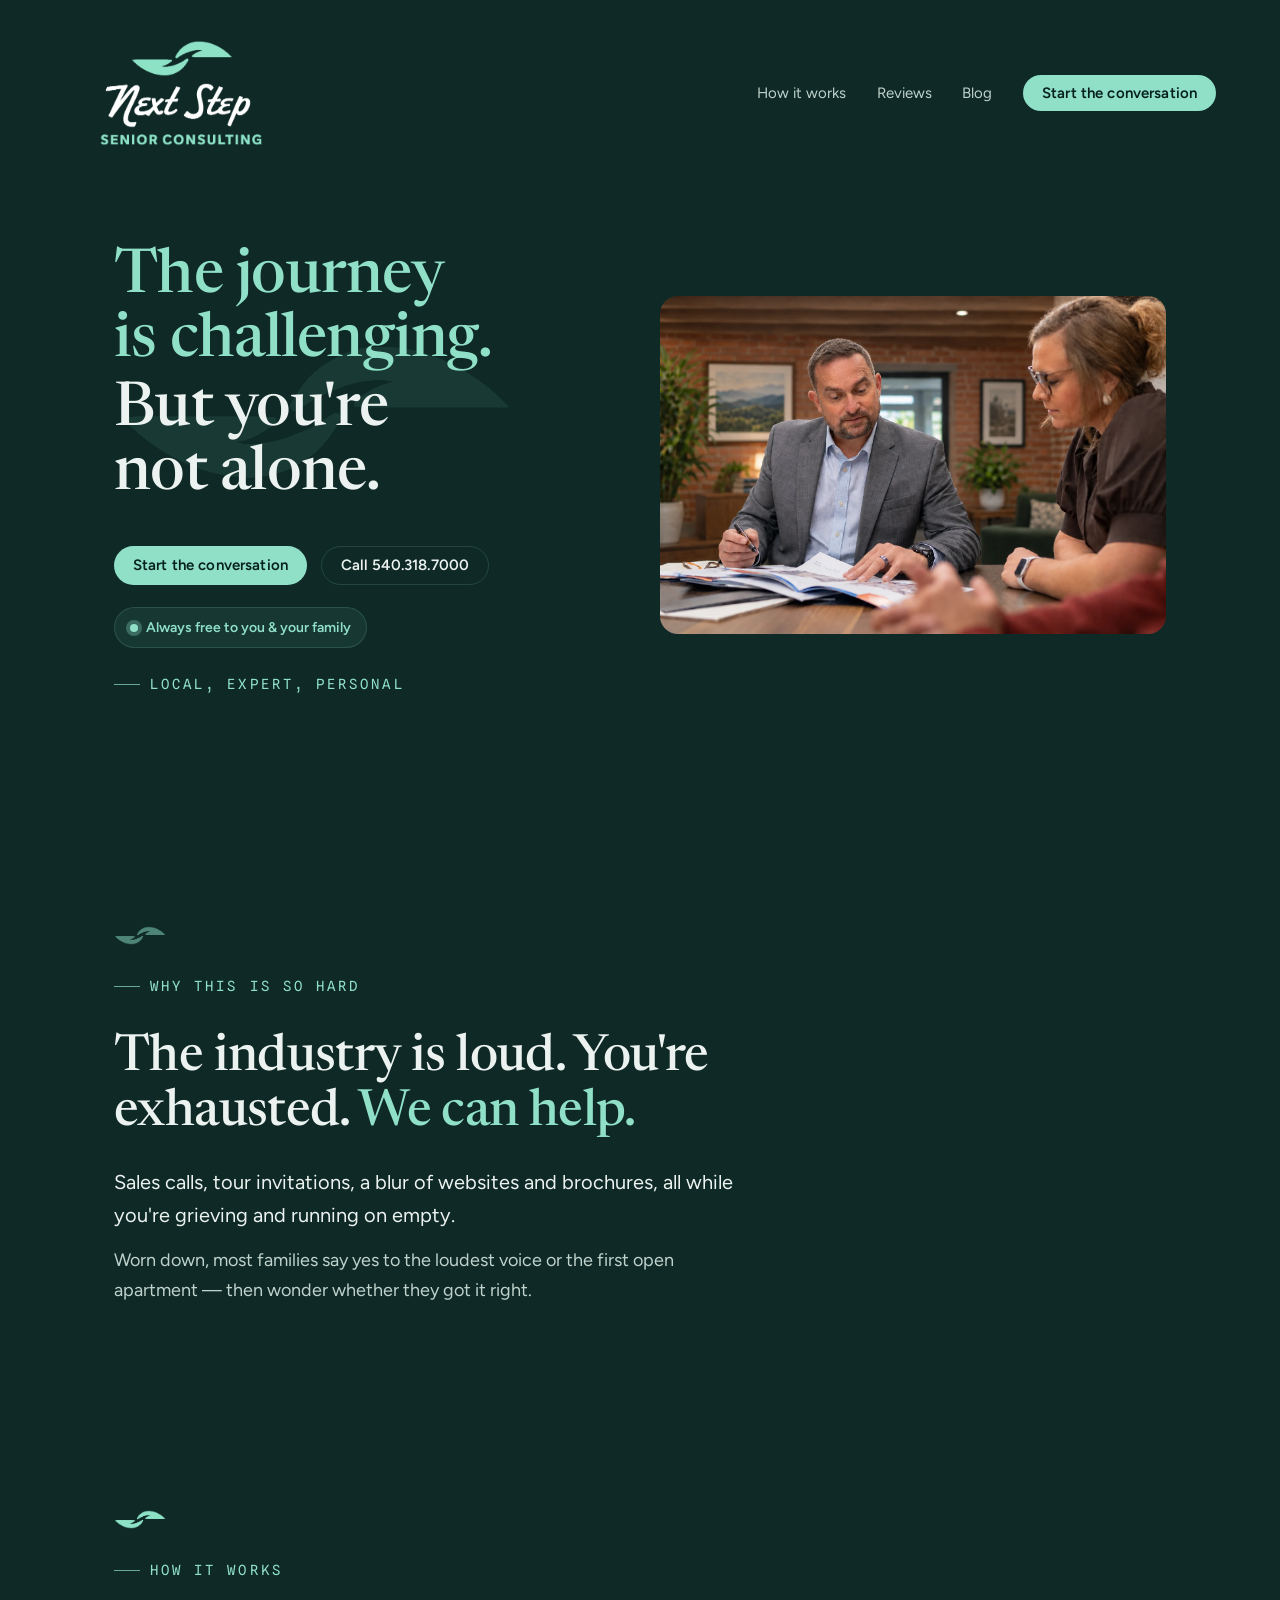
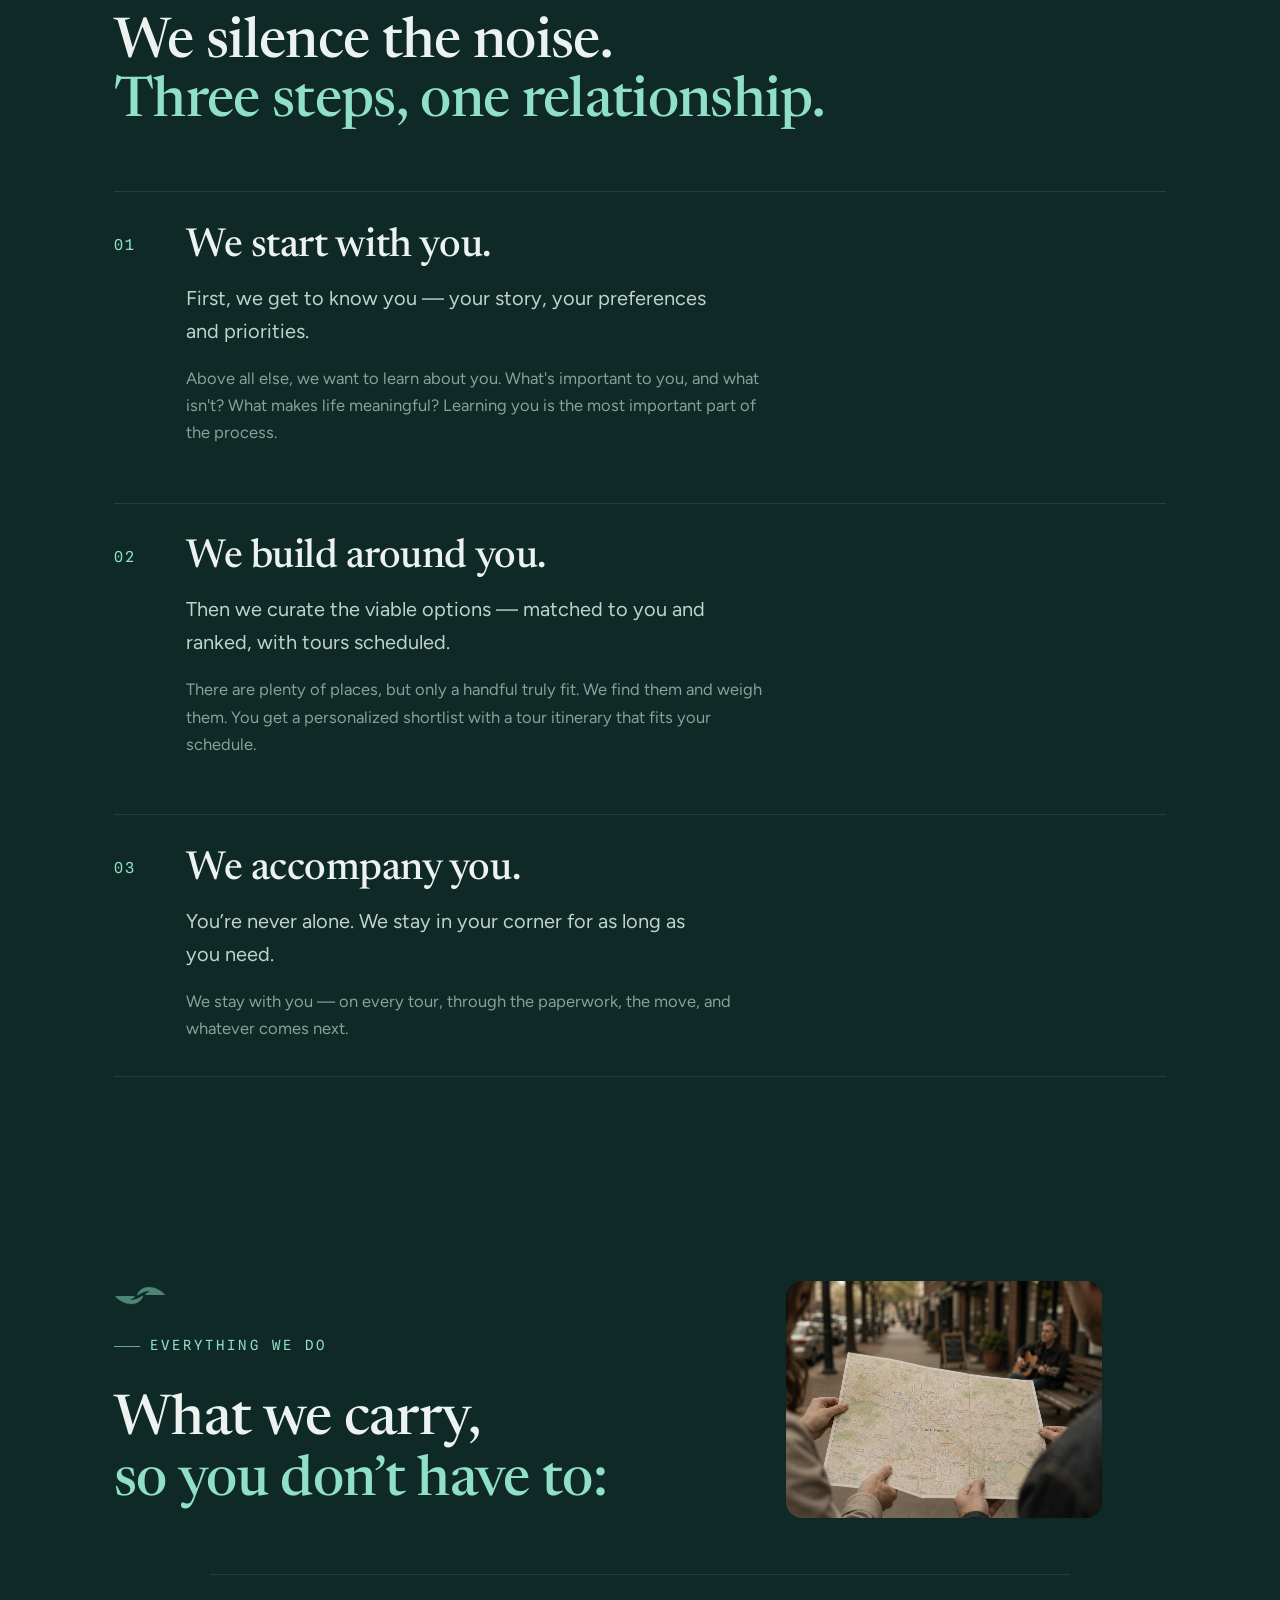
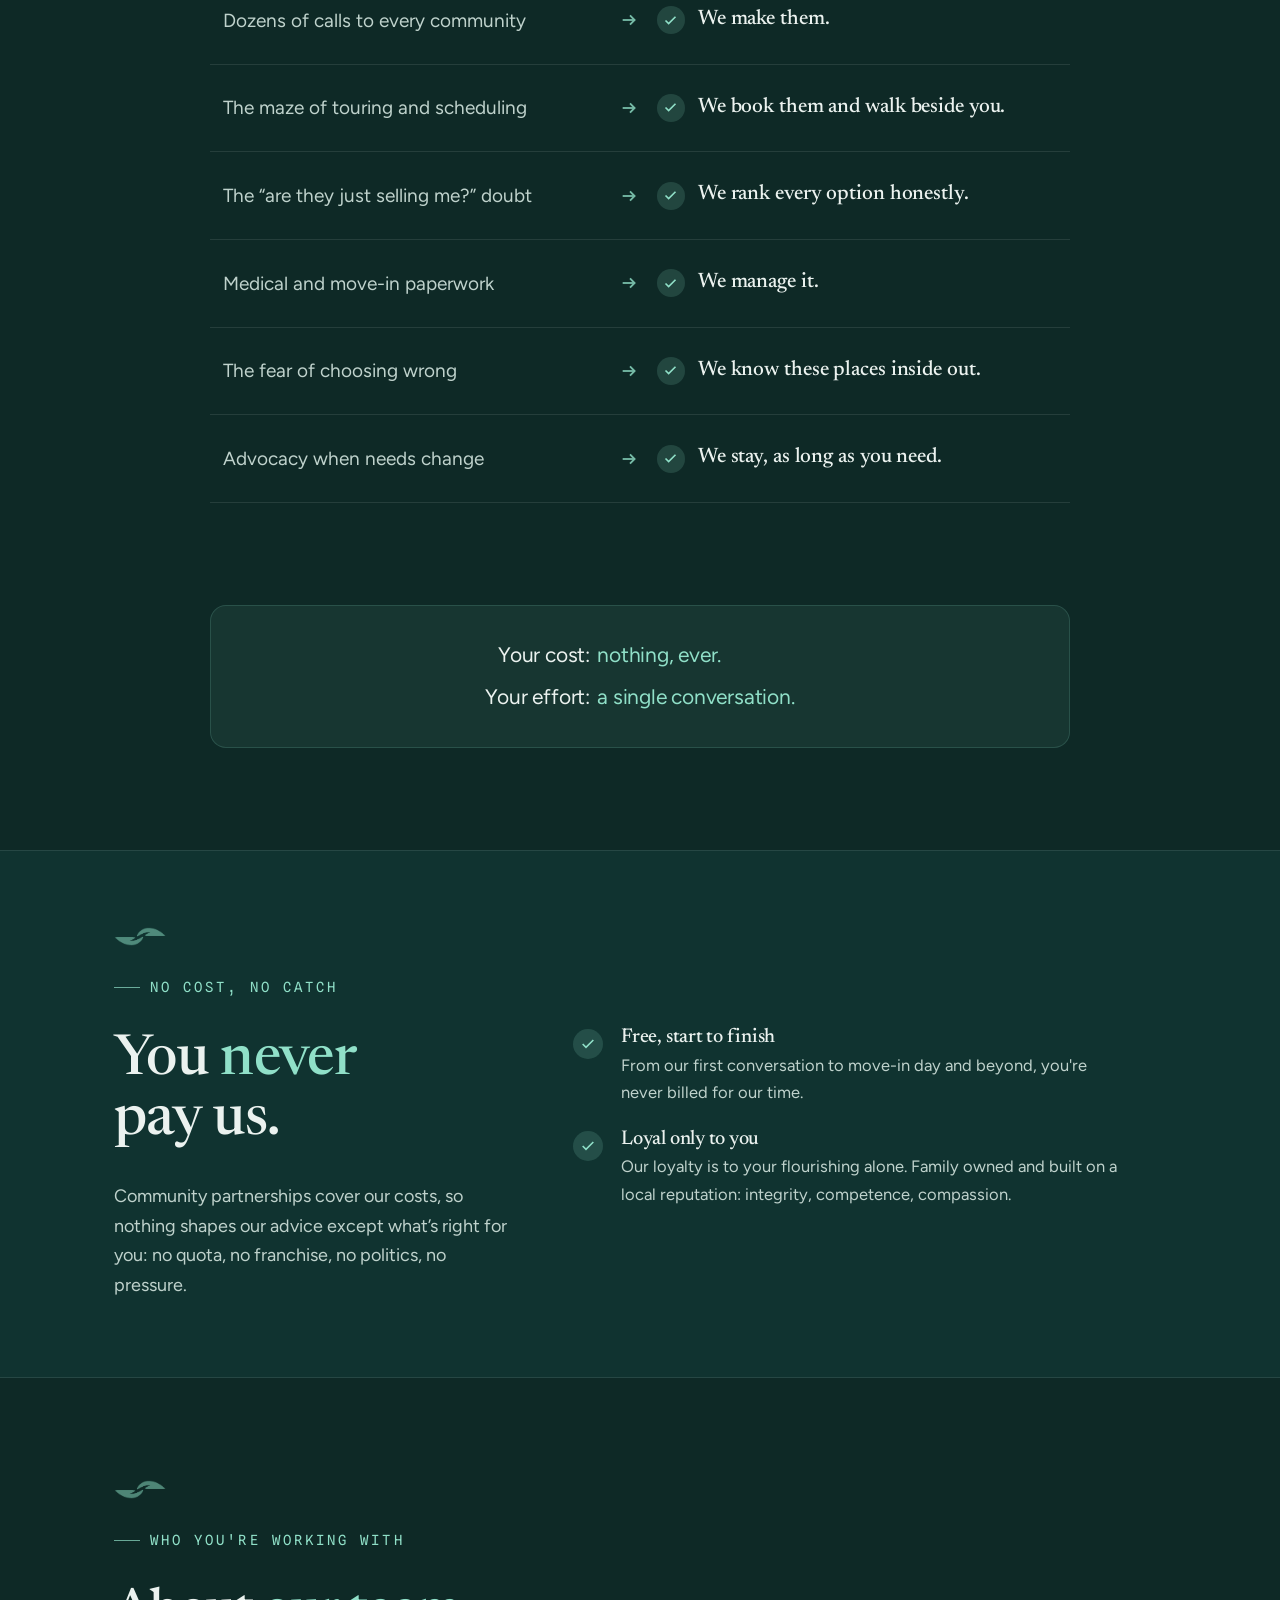
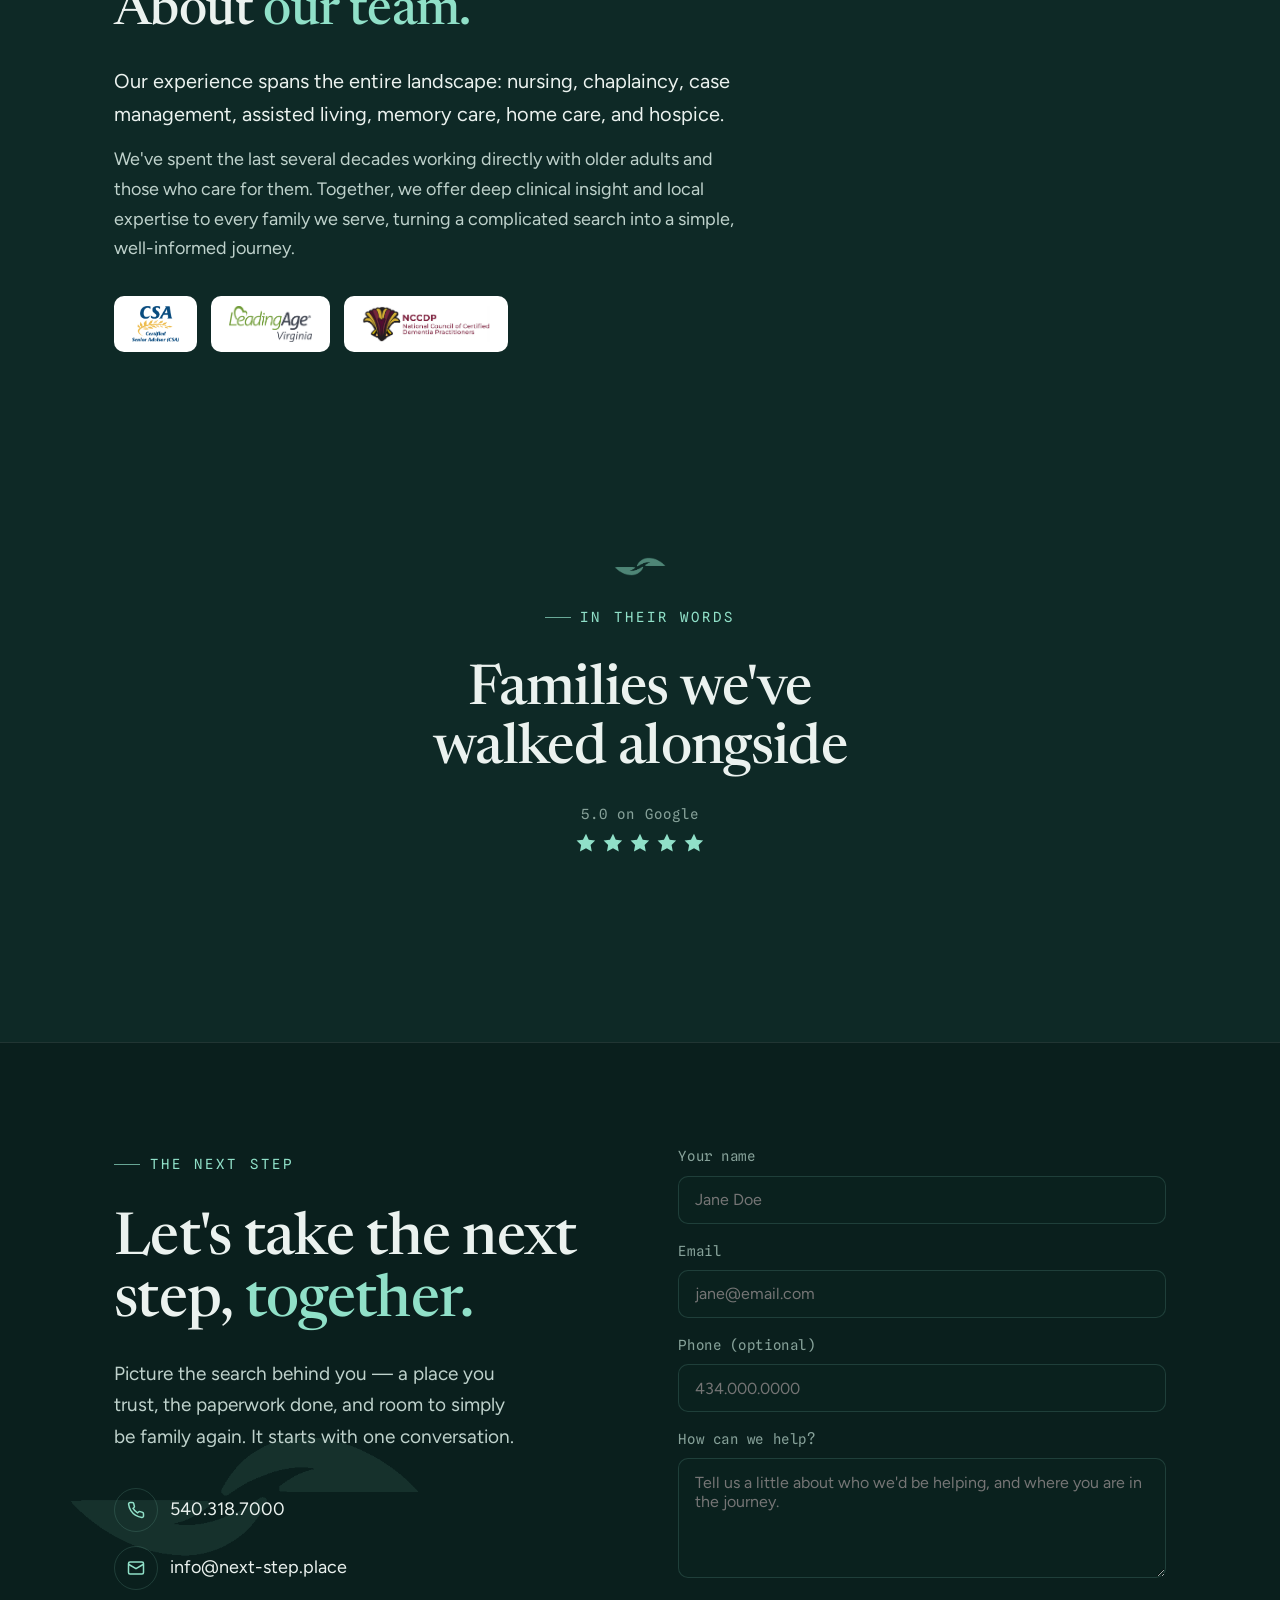
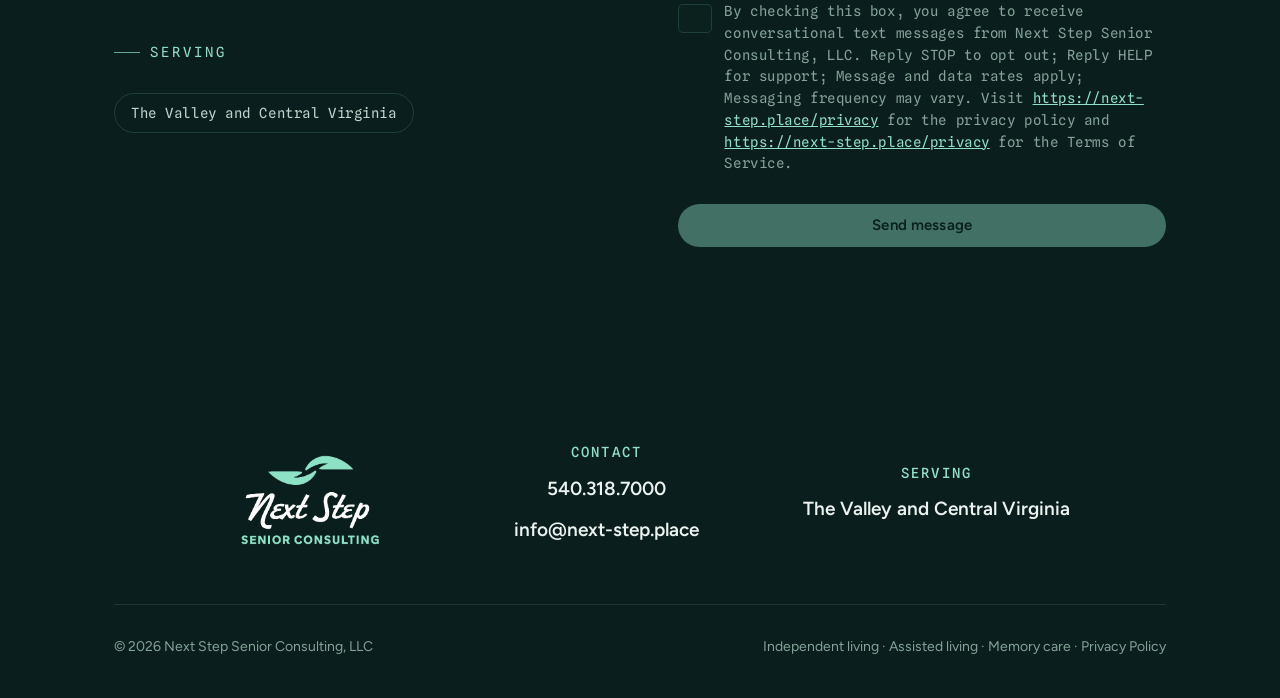
==== index.html @ 8633b6b9 "Remove CareScout badge from homepage credential badges" ====
<!DOCTYPE html>
<html lang="en" data-direction="editorial">
<head>
<meta charset="UTF-8" />
<meta name="viewport" content="width=device-width, initial-scale=1" />
<title>Next Step Senior Consulting — You don't have to take the next step alone</title>
<meta name="description" content="Honest, free guidance through local senior living options. You're already coping with grief, fatigue, and anxiety. Let us bring calm and clarity to this complex decision." />
<link rel="canonical" href="https://next-step.place/" />
<meta property="og:type" content="website" />
<meta property="og:url" content="https://next-step.place/" />
<meta property="og:title" content="Next Step Senior Consulting — Free Senior Living Guidance in The Valley and Central Virginia" />
<meta property="og:description" content="Honest, free guidance through local senior living options. Let us bring calm and clarity to this complex decision." />
<meta property="og:image" content="https://next-step.place/assets/photo-hero-consult.webp" />
<link rel="icon" href="assets/mark.png" />
<link rel="preconnect" href="https://fonts.googleapis.com" />
<link rel="preconnect" href="https://fonts.gstatic.com" crossorigin />
<link href="https://fonts.googleapis.com/css2?family=Newsreader:ital,opsz,wght@0,6..72,400;0,6..72,500;0,6..72,600;1,6..72,500&family=Figtree:wght@400;500;600;700;800&family=Spline+Sans+Mono:wght@400;500&display=swap" rel="stylesheet" />
<link rel="stylesheet" href="styles.css" />
<script>document.documentElement.classList.add('js');</script>
</head>
<body>

<!-- ============ HEADER ============ -->
<header class="site-header" id="header">
  <a class="brand" href="#top" aria-label="Next Step Senior Consulting — home">
    <img src="assets/logo-full.png" alt="Next Step Senior Consulting" />
  </a>
  <nav class="nav" id="nav">
    <a class="navlink" href="#how">How it works</a>
    <a class="navlink" href="#reviews">Reviews</a>
    <a class="navlink" href="blog/">Blog</a>
    <a class="btn btn-primary" href="#contact">Start the conversation</a>
    <button class="menu-toggle" id="menuToggle" aria-label="Open menu" aria-expanded="false">
      <svg width="20" height="20" viewBox="0 0 24 24" fill="none" stroke="currentColor" stroke-width="2"><line x1="3" y1="7" x2="21" y2="7"/><line x1="3" y1="12" x2="21" y2="12"/><line x1="3" y1="17" x2="21" y2="17"/></svg>
    </button>
  </nav>
</header>

<main id="top">

  <!-- ============ HERO ============ -->
  <section class="hero" data-screen-label="Hero">
    <img class="hero-motif" src="assets/mark.png" alt="" aria-hidden="true" />
    <div class="wrap">
      <div class="hero-grid">
        <div class="hero-copy">
          <h1 class="reveal" data-delay="1"><span class="hero-line-a">The journey is challenging.</span><span class="hero-line-b">But you're not alone.</span></h1>
          <div class="cta-row reveal" data-delay="3">
            <a class="btn btn-primary" href="#contact">Start the conversation</a>
            <a class="btn btn-ghost" href="tel:15403187000">Call 540.318.7000</a>
          </div>
          <div class="free-pill reveal" data-delay="3"><span class="dot"></span> Always free to you & your family</div>
          <span class="eyebrow hero-tagline reveal" data-delay="3">Local, Expert, Personal</span>
          <div class="hero-mark-big"><img src="assets/mark.png" alt="" aria-hidden="true" /></div>
        </div>
        <div class="hero-figure reveal" data-delay="2">
          <img class="figure-img" src="assets/photo-hero-consult.webp" alt="A senior couple meeting with a placement advisor to review care options" />
        </div>
      </div>
    </div>
  </section>

  <!-- ============ THE PROBLEM ============ -->
  <section class="split-section section-pad" id="problem" data-screen-label="The problem">
    <div class="wrap">
      <div class="problem-body reveal">
        <img class="section-emblem" src="assets/mark.png" alt="" aria-hidden="true" />
        <span class="eyebrow">Why this is so hard</span>
        <h2>The industry is loud. You're exhausted. <span class="hl">We can help.</span></h2>
        <p class="point">Sales calls, tour invitations, a blur of websites and brochures, all while you're grieving and running on empty.</p>
        <p>Worn down, most families say yes to the loudest voice or the first open apartment — then wonder whether they got it right.</p>
      </div>
    </div>
  </section>

  <!-- ============ HOW IT WORKS ============ -->
  <section class="how section-pad" id="how" data-screen-label="How it works">
    <div class="wrap">
      <div class="how-head">
        <div>
          <img class="section-emblem reveal" src="assets/mark.png" alt="" aria-hidden="true" />
          <span class="eyebrow reveal">How it works</span>
          <h2 class="reveal" data-delay="1">We silence the noise.<br /><span class="hl">Three steps, one relationship.</span></h2>
        </div>
      </div>
      <div class="steps">

        <article class="step reveal">
          <div class="num">01</div>
          <div>
            <h3>We start with you.</h3>
            <p class="point">First, we get to know you — your story, your preferences and priorities.</p>
            <p class="more">Above all else, we want to learn about you. What's important to you, and what isn't? What makes life meaningful? Learning you is the most important part of the process.</p>
          </div>
        </article>

        <article class="step reveal">
          <div class="num">02</div>
          <div>
            <h3>We build around you.</h3>
            <p class="point">Then we curate the viable options — matched to you and ranked, with tours scheduled.</p>
            <p class="more">There are plenty of places, but only a handful truly fit. We find them and weigh them. You get a personalized shortlist with a tour itinerary that fits your schedule.</p>
          </div>
        </article>

        <article class="step reveal">
          <div class="num">03</div>
          <div>
            <h3>We accompany you.</h3>
            <p class="point">You’re never alone. We stay in your corner for as long as you need.</p>
            <p class="more">We stay with you — on every tour, through the paperwork, the move, and whatever comes next.</p>
          </div>
        </article>

      </div>
    </div>
  </section>

  <!-- ============ VALUE STACK ============ -->
  <section class="stack section-pad" id="stack" data-screen-label="What we carry">
    <div class="wrap">
      <div class="stack-head reveal">
        <div class="stack-head-text">
          <img class="section-emblem" src="assets/mark.png" alt="" aria-hidden="true" />
          <span class="eyebrow">Everything we do</span>
          <h2>What we carry,<br /><span class="hl">so you don’t have to:</span></h2>
        </div>
        <figure class="stack-head-photo">
          <img src="assets/photo-map.png" alt="Two people navigating the senior living search together, holding a local map" />
        </figure>
      </div>
      <div class="stack-list reveal" data-delay="1">
        <div class="stack-row">
          <div class="stack-burden">Dozens of calls to every community</div>
          <div class="stack-arrow"><svg viewBox="0 0 24 24" fill="none" stroke="currentColor" stroke-width="2"><line x1="4" y1="12" x2="17" y2="12"/><polyline points="12 7 17 12 12 17"/></svg></div>
          <div class="stack-do"><span class="tick"><svg viewBox="0 0 24 24" fill="none" stroke="currentColor" stroke-width="2.6"><polyline points="20 6 9 17 4 12"/></svg></span>We make them.</div>
        </div>
        <div class="stack-row">
          <div class="stack-burden">The maze of touring and scheduling</div>
          <div class="stack-arrow"><svg viewBox="0 0 24 24" fill="none" stroke="currentColor" stroke-width="2"><line x1="4" y1="12" x2="17" y2="12"/><polyline points="12 7 17 12 12 17"/></svg></div>
          <div class="stack-do"><span class="tick"><svg viewBox="0 0 24 24" fill="none" stroke="currentColor" stroke-width="2.6"><polyline points="20 6 9 17 4 12"/></svg></span>We book them and walk beside you.</div>
        </div>
        <div class="stack-row">
          <div class="stack-burden">The “are they just selling me?” doubt</div>
          <div class="stack-arrow"><svg viewBox="0 0 24 24" fill="none" stroke="currentColor" stroke-width="2"><line x1="4" y1="12" x2="17" y2="12"/><polyline points="12 7 17 12 12 17"/></svg></div>
          <div class="stack-do"><span class="tick"><svg viewBox="0 0 24 24" fill="none" stroke="currentColor" stroke-width="2.6"><polyline points="20 6 9 17 4 12"/></svg></span>We rank every option honestly.</div>
        </div>
        <div class="stack-row">
          <div class="stack-burden">Medical and move-in paperwork</div>
          <div class="stack-arrow"><svg viewBox="0 0 24 24" fill="none" stroke="currentColor" stroke-width="2"><line x1="4" y1="12" x2="17" y2="12"/><polyline points="12 7 17 12 12 17"/></svg></div>
          <div class="stack-do"><span class="tick"><svg viewBox="0 0 24 24" fill="none" stroke="currentColor" stroke-width="2.6"><polyline points="20 6 9 17 4 12"/></svg></span>We manage it.</div>
        </div>
        <div class="stack-row">
          <div class="stack-burden">The fear of choosing wrong</div>
          <div class="stack-arrow"><svg viewBox="0 0 24 24" fill="none" stroke="currentColor" stroke-width="2"><line x1="4" y1="12" x2="17" y2="12"/><polyline points="12 7 17 12 12 17"/></svg></div>
          <div class="stack-do"><span class="tick"><svg viewBox="0 0 24 24" fill="none" stroke="currentColor" stroke-width="2.6"><polyline points="20 6 9 17 4 12"/></svg></span>We know these places inside out.</div>
        </div>
        <div class="stack-row">
          <div class="stack-burden">Advocacy when needs change</div>
          <div class="stack-arrow"><svg viewBox="0 0 24 24" fill="none" stroke="currentColor" stroke-width="2"><line x1="4" y1="12" x2="17" y2="12"/><polyline points="12 7 17 12 12 17"/></svg></div>
          <div class="stack-do"><span class="tick"><svg viewBox="0 0 24 24" fill="none" stroke="currentColor" stroke-width="2.6"><polyline points="20 6 9 17 4 12"/></svg></span>We stay, as long as you need.</div>
        </div>
      </div>
      <div class="stack-kicker reveal" data-delay="1">
        <span class="k-label">Your cost:</span><span class="k-value">nothing, ever.</span>
        <span class="k-label">Your effort:</span><span class="k-value">a single conversation.</span>
      </div>
    </div>
  </section>

  <!-- ============ WHY IT'S FREE ============ -->
  <section class="free-band section-pad" id="why" data-screen-label="Why it's free">
    <div class="wrap">
      <div class="free-inner">
        <div class="reveal">
          <img class="section-emblem" src="assets/mark.png" alt="" aria-hidden="true" />
          <span class="eyebrow">No cost, no catch</span>
          <h2>You <span class="hl">never</span> pay us.</h2>
          <p class="detail" style="margin-top:1.7em;max-width:36ch;color:var(--ink-soft)">Community partnerships cover our costs, so nothing shapes our advice except what’s right for you: no quota, no franchise, no politics, no pressure.</p>
        </div>
        <div class="free-points">
          <div class="free-point reveal">
            <span class="tick"><svg width="16" height="16" viewBox="0 0 24 24" fill="none" stroke="currentColor" stroke-width="2.4"><polyline points="20 6 9 17 4 12"/></svg></span>
            <div><h3>Free, start to finish</h3><p>From our first conversation to move-in day and beyond, you're never billed for our time. </p></div>
          </div>
          <div class="free-point reveal" data-delay="1">
            <span class="tick"><svg width="16" height="16" viewBox="0 0 24 24" fill="none" stroke="currentColor" stroke-width="2.4"><polyline points="20 6 9 17 4 12"/></svg></span>
            <div><h3>Loyal only to you</h3><p>Our loyalty is to your flourishing alone. Family owned and built on a local reputation: integrity, competence, compassion.  </p></div>
          </div>
        </div>
      </div>
    </div>
  </section>

  <!-- ============ OUR TEAM ============ -->
  <section class="split-section section-pad" id="team" data-screen-label="Our team">
    <div class="wrap">
      <div class="problem-body reveal">
        <img class="section-emblem" src="assets/mark.png" alt="" aria-hidden="true" />
        <span class="eyebrow">Who you're working with</span>
        <h2>About <span class="hl">our team.</span></h2>
        <p class="point">Our experience spans the entire landscape: nursing, chaplaincy, case management, assisted living, memory care, home care, and hospice.</p>
        <p>We've spent the last several decades working directly with older adults and those who care for them. Together, we offer deep clinical insight and local expertise to every family we serve, turning a complicated search into a simple, well-informed journey.</p>
        <div class="credential-badges">
          <span class="credential-badge"><img src="assets/badge-csa.png" alt="Certified Senior Advisor (CSA)" loading="lazy" /></span>
          <span class="credential-badge"><img src="assets/badge-leadingage-va.png" alt="LeadingAge Virginia member" loading="lazy" /></span>
          <span class="credential-badge"><img src="assets/badge-nccdp.png" alt="National Council of Certified Dementia Practitioners" loading="lazy" /></span>
        </div>
      </div>
    </div>
  </section>

  <!-- ============ REVIEWS / FEEDBACK ============ -->
  <section class="reviews section-pad" id="reviews" data-screen-label="Reviews">
    <div class="wrap">
      <div class="reviews-head reveal">
        <img class="section-emblem" src="assets/mark.png" alt="" aria-hidden="true" />
        <span class="eyebrow" style="justify-content:center">In their words</span>
        <h2>Families we've walked alongside</h2>
        <p style="font-family:var(--mono);font-size:calc(14px * var(--scale));letter-spacing:.08em;color:var(--ink-mute);margin-bottom:.4em">5.0 on Google</p>
        <div class="stars" aria-label="Five stars out of five on Google">
          <svg viewBox="0 0 24 24" fill="currentColor"><path d="M12 2l3 6.5 7 .9-5 4.8 1.3 7L12 17.8 5.4 21.2 6.7 14.2 1.7 9.4l7-.9z"/></svg>
          <svg viewBox="0 0 24 24" fill="currentColor"><path d="M12 2l3 6.5 7 .9-5 4.8 1.3 7L12 17.8 5.4 21.2 6.7 14.2 1.7 9.4l7-.9z"/></svg>
          <svg viewBox="0 0 24 24" fill="currentColor"><path d="M12 2l3 6.5 7 .9-5 4.8 1.3 7L12 17.8 5.4 21.2 6.7 14.2 1.7 9.4l7-.9z"/></svg>
          <svg viewBox="0 0 24 24" fill="currentColor"><path d="M12 2l3 6.5 7 .9-5 4.8 1.3 7L12 17.8 5.4 21.2 6.7 14.2 1.7 9.4l7-.9z"/></svg>
          <svg viewBox="0 0 24 24" fill="currentColor"><path d="M12 2l3 6.5 7 .9-5 4.8 1.3 7L12 17.8 5.4 21.2 6.7 14.2 1.7 9.4l7-.9z"/></svg>
        </div>
      </div>

      <!-- ===================================================================
           LIVE GOOGLE REVIEWS  (Elfsight)
           Connected to your Next Step Senior Consulting Google listing.
           To swap in a different widget, replace the class below with the
           one Elfsight gives you (e.g. elfsight-app-XXXXXXXX-...).
           =================================================================== -->
      <div id="elfsightReviews" class="elfsight-wrap">
        <div class="elfsight-app-1fbf819b-7131-4f49-a4ae-a418599bb99f" data-elfsight-app-lazy></div>
      </div>
    </div>
  </section>

  <!-- ============ CONTACT ============ -->
  <section class="contact section-pad" id="contact" data-screen-label="Contact">
    <img class="contact-motif" src="assets/mark.png" alt="" aria-hidden="true" />
    <div class="wrap">
      <div class="contact-grid">
        <div class="reveal">
          <span class="eyebrow">The next step</span>
          <h2>Let's take the next step, <span class="hl">together.</span></h2>
          <p class="lede">Picture the search behind you — a place you trust, the paperwork done, and room to simply be family again. It starts with one conversation.</p>

          <div class="contact-direct">
            <a href="tel:15403187000"><span class="ic"><svg width="18" height="18" viewBox="0 0 24 24" fill="none" stroke="currentColor" stroke-width="2"><path d="M22 16.92v3a2 2 0 0 1-2.18 2 19.79 19.79 0 0 1-8.63-3.07 19.5 19.5 0 0 1-6-6 19.79 19.79 0 0 1-3.07-8.67A2 2 0 0 1 4.11 2h3a2 2 0 0 1 2 1.72c.13.96.36 1.9.7 2.81a2 2 0 0 1-.45 2.11L8.09 9.91a16 16 0 0 0 6 6l1.27-1.27a2 2 0 0 1 2.11-.45c.9.34 1.85.57 2.81.7A2 2 0 0 1 22 16.92z"/></svg></span>540.318.7000</a>
            <a href="mailto:info@next-step.place?bcc=keith@next-step.place"><span class="ic"><svg width="18" height="18" viewBox="0 0 24 24" fill="none" stroke="currentColor" stroke-width="2"><rect x="2" y="4" width="20" height="16" rx="2"/><path d="m2 7 10 6 10-6"/></svg></span>info@next-step.place</a>
          </div>

          <div style="margin-top:2.4em">
            <span class="eyebrow">Serving</span>
            <div class="loc-list">
              <span class="loc-chip">The Valley and Central Virginia</span>
            </div>
          </div>
        </div>

        <div class="reveal" data-delay="1">
          <form class="form" id="contactForm" name="contact" method="POST" data-netlify="true" netlify-honeypot="bot-field" novalidate>
            <input type="hidden" name="form-name" value="contact" />
            <p hidden><label>Leave this empty: <input name="bot-field" /></label></p>
            <div class="field">
              <label for="name">Your name</label>
              <input type="text" id="name" name="name" placeholder="Jane Doe" required />
            </div>
            <div class="field">
              <label for="email">Email</label>
              <input type="email" id="email" name="email" placeholder="jane@email.com" required />
            </div>
            <div class="field">
              <label for="phone">Phone (optional)</label>
              <input type="tel" id="phone" name="phone" placeholder="434.000.0000" />
            </div>
            <div class="field">
              <label for="message">How can we help?</label>
              <textarea id="message" name="message" placeholder="Tell us a little about who we'd be helping, and where you are in the journey." required></textarea>
            </div>
            <div class="field field-consent">
              <label for="smsConsent">
                <input type="checkbox" id="smsConsent" name="smsConsent" required />
                <span>By checking this box, you agree to receive conversational text messages from Next Step Senior Consulting, LLC. Reply STOP to opt out; Reply HELP for support; Message and data rates apply; Messaging frequency may vary. Visit <a href="https://next-step.place/privacy" target="_blank" rel="noopener noreferrer">https://next-step.place/privacy</a> for the privacy policy and <a href="https://next-step.place/privacy" target="_blank" rel="noopener noreferrer">https://next-step.place/privacy</a> for the Terms of Service.</span>
              </label>
            </div>
            <button type="submit" class="btn btn-primary" id="contactSubmit" disabled>Send message</button>
          </form>
          <div class="form-success" id="formSuccess">
            <h3>Thank you —</h3>
            <p>Your message is on its way, and we'll be in touch personally, soon. Prefer to talk now? Call us at 540.318.7000.</p>
          </div>
        </div>
      </div>
    </div>
  </section>

</main>

<!-- ============ FOOTER ============ -->
<footer class="site-footer">
  <div class="wrap">
    <div class="footer-top">
      <div>
        <img src="assets/logo-full.png" alt="Next Step Senior Consulting" />
      </div>
      <div class="footer-cols">
        <div class="footer-col">
          <h3>Contact</h3>
          <a href="tel:15403187000">540.318.7000</a>
          <a href="mailto:info@next-step.place?bcc=keith@next-step.place">info@next-step.place</a>
        </div>
        <div class="footer-col">
          <h3>Serving</h3>
          <p>The Valley and Central Virginia</p>
        </div>
      </div>
    </div>
    <div class="footer-bottom">
      <span>© <span id="year"></span> Next Step Senior Consulting, LLC</span>
      <span>Independent living · Assisted living · Memory care · <a href="privacy.html">Privacy Policy</a></span>
    </div>
  </div>
</footer>

<script src="https://elfsightcdn.com/platform.js" async></script>
<script src="app.js"></script>

</body>
</html>
---- styles.css ----
/* ============================================================
   Next Step Senior Consulting — site styles
   Brand mint #90E0C8 on calm dark backgrounds.
   Three switchable directions via [data-direction].
   ============================================================ */

/* ---------- Tokens ---------- */
:root{
  --bg:#0E2926;          /* deep teal */
  --bg-2:#103330;        /* raised panel */
  --bg-3:#0A1F1D;        /* deepest / footer */
  --ink:#EBF2EF;         /* headings */
  --ink-soft:#BFD2CC;    /* body */
  --ink-mute:#86A199;    /* captions / eyebrows */
  --mint:#90E0C8;        /* brand */
  --mint-deep:#6FCBAF;
  --accent:var(--mint);  /* overridden by tweak */
  --line:rgba(144,224,200,.16);
  --line-soft:rgba(235,242,239,.10);
  --radius:16px;
  --radius-sm:10px;
  --maxw:1180px;
  --gutter:clamp(20px,5vw,72px);
  --head-font:'Newsreader',Georgia,'Times New Roman',serif;
  --head-weight:500;
  --head-tracking:-0.012em;
  --head-style:normal;
  --body-font:'Figtree',system-ui,-apple-system,Segoe UI,sans-serif;
  --mono:'Spline Sans Mono',ui-monospace,SFMono-Regular,Menlo,monospace;
  --scale:1;             /* user text-size multiplier */
  --shadow:0 24px 60px -28px rgba(0,0,0,.7);
}

/* Modern Charcoal */
[data-direction="modern"]{
  --bg:#141819; --bg-2:#1C2122; --bg-3:#0E1112;
  --ink:#F1F5F4; --ink-soft:#BAC4C2; --ink-mute:#7F8B89;
  --line:rgba(144,224,200,.18); --line-soft:rgba(241,245,244,.10);
  --radius:6px; --radius-sm:4px;
  --head-font:'Figtree',system-ui,sans-serif;
  --head-weight:800; --head-tracking:-0.035em;
}

/* Warm Forest */
[data-direction="warm"]{
  --bg:#15241B; --bg-2:#1C2F23; --bg-3:#101C15;
  --ink:#EFF4EB; --ink-soft:#C2D3C2; --ink-mute:#8AA690;
  --line:rgba(144,224,200,.18); --line-soft:rgba(239,244,235,.10);
  --radius:22px; --radius-sm:14px;
  --head-font:'Lora',Georgia,serif;
  --head-weight:500; --head-tracking:-0.005em;
}

/* ---------- Reset ---------- */
*{box-sizing:border-box;margin:0;padding:0}
html{scroll-behavior:smooth}
@media (prefers-reduced-motion:reduce){html{scroll-behavior:auto}}
body{
  background:var(--bg);
  color:var(--ink-soft);
  font-family:var(--body-font);
  font-size:calc(18px * var(--scale));
  line-height:1.65;
  -webkit-font-smoothing:antialiased;
  text-rendering:optimizeLegibility;
  overflow-x:hidden;
}
img{max-width:100%;display:block}
a{color:inherit;text-decoration:none}
button{font:inherit;cursor:pointer;border:none;background:none;color:inherit}
::selection{background:var(--mint);color:#06201C}

h1,h2,h3{
  font-family:var(--head-font);
  font-weight:var(--head-weight);
  font-style:var(--head-style);
  letter-spacing:var(--head-tracking);
  color:var(--ink);
  line-height:1.06;
  text-wrap:balance;
}

/* ---------- Layout helpers ---------- */
.wrap{max-width:var(--maxw);margin:0 auto;padding-inline:var(--gutter)}
.eyebrow{
  font-family:var(--mono);
  font-size:calc(14px * var(--scale));
  letter-spacing:.22em;
  text-transform:uppercase;
  color:var(--accent);
  display:inline-flex;align-items:center;gap:.7em;
}
.eyebrow::before{content:"";width:26px;height:1px;background:var(--accent);opacity:.7}
.eyebrow + h2{margin-top:33px}
section{position:relative}
.section-pad{padding-block:clamp(56px,8vw,104px)}

/* ---------- Reveal animation ---------- */
html.js.anim .reveal{opacity:0;transform:translateY(26px);transition:opacity .9s cubic-bezier(.22,.61,.36,1),transform .9s cubic-bezier(.22,.61,.36,1)}
html.js.anim .reveal.is-in{opacity:1;transform:none}
html.js.anim .reveal[data-delay="1"]{transition-delay:.08s}
html.js.anim .reveal[data-delay="2"]{transition-delay:.16s}
html.js.anim .reveal[data-delay="3"]{transition-delay:.24s}
@media (prefers-reduced-motion:reduce){
  html.js.anim .reveal{opacity:1!important;transform:none!important;transition:none!important}
}

/* ---------- Header ---------- */
.site-header{
  position:fixed;top:0;left:0;right:0;z-index:50;
  display:flex;align-items:center;justify-content:space-between;
  gap:24px;
  padding:18px var(--gutter);
  transition:background .4s ease,border-color .4s ease;
  border-bottom:1px solid transparent;
}
.site-header.scrolled{
  background:color-mix(in oklab,var(--bg) 86%,transparent);
  backdrop-filter:blur(14px) saturate(1.1);
  -webkit-backdrop-filter:blur(14px) saturate(1.1);
  border-bottom-color:var(--line-soft);
  padding-block:12px;
}
.brand{display:flex;align-items:center;gap:14px}
.brand img{height:150px;width:auto;will-change:transform;transform-origin:left center;transition:transform .4s ease}
.scrolled .brand img{transform:scale(0.613)}
/* logo scale handled by transform above */
.brand .brand-mark{height:30px}
.nav{display:flex;align-items:center;gap:clamp(18px,2.4vw,38px)}
.nav a.navlink{
  font-size:calc(15px * var(--scale));
  color:var(--ink-soft);
  position:relative;padding-block:6px;white-space:nowrap;
  transition:color .25s ease;
}
.nav a.navlink::after{
  content:"";position:absolute;left:0;right:100%;bottom:0;height:1.5px;
  background:var(--accent);transition:right .3s ease;
}
.nav a.navlink:hover{color:var(--ink)}
.nav a.navlink:hover::after{right:0}

.btn{
  display:inline-flex;align-items:center;gap:.6em;
  padding:.72em 1.25em;border-radius:999px;
  font-weight:600;font-size:calc(15px * var(--scale));
  letter-spacing:.01em;line-height:1;
  transition:transform .2s ease,background .25s ease,color .25s ease,box-shadow .25s ease;
  white-space:nowrap;
}
.btn-primary{background:var(--accent);color:#06201C;box-shadow:0 0 0 0 var(--accent)}
.btn-primary:hover{transform:translateY(-2px);box-shadow:0 14px 30px -12px var(--accent)}
.btn-ghost{border:1px solid var(--line);color:var(--ink)}
.btn-ghost:hover{border-color:var(--accent);color:var(--mint);transform:translateY(-2px)}
[data-direction="modern"] .btn{border-radius:4px}
[data-direction="warm"] .btn{border-radius:999px}

.menu-toggle{display:none}

/* ---------- Hero ---------- */
.hero{position:relative;padding-top:clamp(210px,26vh,300px);padding-bottom:clamp(70px,10vw,130px);overflow:hidden}
.hero-grid{display:grid;grid-template-columns:1fr 1.05fr;gap:clamp(34px,5vw,72px);align-items:center}
.hero h1{
  font-size:clamp(34px,4.8vw,62px);
  margin:.2em 0 .6em;
}
.hero h1 .hero-line-a,
.hero h1 .hero-line-b{display:block;line-height:1.04}
.hero h1 .hero-line-a{color:var(--mint)}
.hero h1 .hero-line-b{color:var(--ink);margin-top:.08em}
.hero h1 em{font-style:italic;color:var(--mint)}
[data-direction="modern"] .hero h1 em{font-style:normal;color:var(--mint)}
.hero .lede{
  font-size:calc(20px * var(--scale));
  color:var(--ink-soft);max-width:30em;
  margin-top:2.4em;
}
.hero .cta-row{display:flex;flex-wrap:wrap;gap:14px;margin-top:2.2em}
.hero-figure{position:relative;aspect-ratio:3/2;width:100%}
.hero-figure image-slot{width:100%;height:100%}
.photo-credit{
  position:absolute;top:100%;right:6px;z-index:2;pointer-events:none;
  margin-top:7px;
  font-family:var(--mono);font-size:12px;letter-spacing:.04em;
  color:var(--ink-mute);
}
.hero-figure .figure-img,.split-figure .figure-img{width:100%;height:100%;object-fit:cover;border-radius:18px;display:block}
.free-pill{
  display:inline-flex;align-items:center;gap:.6em;
  margin-top:1.6em;padding:.55em 1.05em;border-radius:999px;
  border:1px solid var(--line);background:color-mix(in oklab,var(--mint) 8%,transparent);
  color:var(--mint);font-size:calc(14px * var(--scale));font-weight:600;
}
.free-pill .dot{width:8px;height:8px;border-radius:50%;background:var(--mint);box-shadow:0 0 0 4px color-mix(in oklab,var(--mint) 30%,transparent)}
.hero-tagline{display:flex;margin-top:1.8em}

/* mark motif behind hero — complete emblem, sits behind the headline in the
   left column so it never collides with or is clipped by the photo */
.hero .wrap{position:relative;z-index:1}
.hero-motif{
  position:absolute;left:clamp(2%,9vw,12%);top:50%;right:auto;bottom:auto;
  transform:translateY(-50%);z-index:0;
  width:min(34vw,400px);height:auto;
  opacity:.09;pointer-events:none;filter:none;
}
@media (max-width:900px){
  .hero-motif{left:50%;top:auto;bottom:5%;transform:translateX(-50%);width:min(58vw,340px)}
}

/* ---------- Section emblems (small mint mark opening each section) ---------- */
.section-emblem{
  display:block;width:52px;height:auto;margin:0 0 22px;
  opacity:.5;pointer-events:none;
}
.reviews-head .section-emblem{margin-left:auto;margin-right:auto}
/* big faint bookend emblem behind the contact heading */
.contact .wrap{position:relative;z-index:1}
.contact-motif{
  position:absolute;left:clamp(1%,5vw,7%);top:50%;transform:translateY(-50%);
  width:min(30vw,360px);height:auto;opacity:.09;z-index:0;pointer-events:none;
}
@media (max-width:900px){ .contact-motif{display:none} }
/* toggle: hide all emblems when off */
body.no-emblems .section-emblem,
body.no-emblems .contact-motif{display:none}
.no-photos .hero-figure{display:none}
.no-photos .hero-grid{grid-template-columns:1fr;max-width:46rem}
.no-photos .hero-mark-big{display:block}
.hero-mark-big{display:none}
.hero-mark-big img{width:min(360px,60%);opacity:.92;margin-top:34px}

/* ---------- Statement band ---------- */
.statement{border-top:1px solid var(--line-soft);border-bottom:1px solid var(--line-soft)}
.statement .big{
  font-size:clamp(28px,4.3vw,56px);
  color:var(--ink);max-width:18ch;
}
.statement .big .hl{color:var(--mint)}
.statement .detail{
  margin-top:1.9em;max-width:46ch;color:var(--ink-soft);
  font-size:calc(18px * var(--scale));
}

/* ---------- How it works ---------- */
.how-head{display:flex;justify-content:space-between;align-items:flex-end;gap:30px;flex-wrap:wrap;margin-bottom:clamp(32px,4.5vw,60px)}
.how-head h2{font-size:clamp(30px,4.4vw,56px)}
.steps{display:grid;gap:clamp(16px,1.8vw,24px)}
.step{
  display:grid;grid-template-columns:auto 1fr;gap:clamp(20px,4vw,60px);
  align-items:start;
  padding:clamp(20px,2.6vw,34px) 0;
  border-top:1px solid var(--line-soft);
}
.step:last-child{border-bottom:1px solid var(--line-soft)}
.step .num{
  font-family:var(--mono);font-size:calc(15px * var(--scale));
  color:var(--accent);letter-spacing:.1em;padding-top:.5em;
}
.step h3{font-size:clamp(26px,3.2vw,40px);margin-bottom:.34em}
.step .point{font-size:calc(20px * var(--scale));color:var(--ink-soft);max-width:40ch}
.step .more{
  margin-top:1.05em;color:var(--ink-mute);max-width:54ch;
  font-size:calc(16.5px * var(--scale));
}
.step-icon{
  width:46px;height:46px;border-radius:50%;
  border:1px solid var(--line);display:grid;place-items:center;
  color:var(--mint);margin-bottom:1.1em;flex:none;
}

/* ---------- Problem section (text-only) ---------- */
.problem-body{max-width:54ch}
.problem-body h2{font-size:clamp(28px,4vw,52px);margin-bottom:.5em}
.problem-body .point{font-size:calc(20px * var(--scale));color:var(--ink);margin-top:.85em}
.problem-body p:not(.point){font-size:calc(18px * var(--scale));margin-top:.8em;max-width:52ch}

/* ---------- Credential badges ---------- */
.credential-badges{display:flex;flex-wrap:wrap;align-items:center;gap:14px;margin-top:1.8em}
.credential-badge{
  display:inline-flex;align-items:center;justify-content:center;
  background:#fff;border-radius:var(--radius-sm);
  padding:.55em 1em;
}
.credential-badge img{height:36px;width:auto;display:block}

/* ---------- Photo interlude ---------- */
.interlude-figure{aspect-ratio:16/9;max-width:860px;margin-inline:auto;border-radius:var(--radius);overflow:hidden}
.interlude-figure .figure-img{border-radius:0}

/* ---------- Wise choices / feature split ---------- */
.split{display:grid;grid-template-columns:1fr 1fr;gap:clamp(34px,5vw,80px);align-items:center}
.split-figure{aspect-ratio:5/4;width:100%}
.split-figure image-slot{width:100%;height:100%}
.no-photos .split{grid-template-columns:1fr;max-width:42rem}
.no-photos .split-figure{display:none}
.split h2{font-size:clamp(28px,4vw,52px);margin-bottom:.5em}
.split p{font-size:calc(18.5px * var(--scale));margin-bottom:1em;max-width:42ch}
.split p.point{font-size:calc(22px * var(--scale));color:var(--ink);margin-top:.85em}

/* ---------- Why free ---------- */
.free-band{background:var(--bg-2);border-block:1px solid var(--line-soft);padding-block:clamp(48px,6.5vw,76px)}
.free-inner{display:grid;grid-template-columns:.8fr 1.2fr;gap:clamp(30px,5vw,70px);align-items:center}
.free-band h2{font-size:clamp(30px,4.4vw,58px)}
.free-band h2 .hl{color:var(--mint)}
.free-points{display:grid;gap:22px;margin-top:.4em}
.free-point{display:grid;grid-template-columns:auto 1fr;gap:18px;align-items:start}
.free-point .tick{
  width:30px;height:30px;border-radius:50%;flex:none;margin-top:2px;
  background:color-mix(in oklab,var(--mint) 16%,transparent);
  color:var(--mint);display:grid;place-items:center;
}
.free-point h3{font-family:var(--head-font);font-weight:var(--head-weight);color:var(--ink);font-size:calc(20px * var(--scale));margin-bottom:.18em}
.free-point p{color:var(--ink-soft);font-size:calc(16.5px * var(--scale));max-width:46ch}

/* ---------- Reviews ---------- */
.reviews-head{text-align:center;max-width:40rem;margin:0 auto clamp(40px,6vw,68px)}
.reviews-head h2{font-size:clamp(30px,4.4vw,56px);margin-bottom:.4em}
.stars{display:inline-flex;gap:5px;color:var(--mint);margin-bottom:1em;justify-content:center}
.stars svg{width:22px;height:22px}
.sample-note{
  font-family:var(--mono);font-size:calc(14px * var(--scale));
  color:var(--ink-mute);letter-spacing:.04em;
  border:1px dashed var(--line);border-radius:999px;
  display:inline-block;padding:.4em 1em;margin-top:.6em;
}
.review-grid{display:grid;grid-template-columns:repeat(3,1fr);gap:24px;align-items:start}
.review{
  background:var(--bg-2);border:1px solid var(--line-soft);
  border-radius:var(--radius);padding:clamp(22px,2.4vw,30px);
  transition:border-color .3s ease,transform .3s ease;
}
.review:hover{border-color:var(--line);transform:translateY(-3px)}
.review .quote-mark{font-family:var(--head-font);font-size:48px;line-height:.6;color:var(--accent);opacity:.5;height:.55em;display:block}
.review p{color:var(--ink-soft);font-size:calc(16.5px * var(--scale));margin:.5em 0 1.1em}
.review .who{display:flex;align-items:center;gap:12px}
.review .avatar{
  width:40px;height:40px;border-radius:50%;flex:none;
  background:color-mix(in oklab,var(--mint) 20%,var(--bg-3));
  color:#06201C;display:grid;place-items:center;
  font-weight:700;font-size:15px;font-family:var(--body-font);
}
.review .who b{color:var(--ink);font-weight:600;font-size:calc(15px * var(--scale));display:block}
.review .who span{color:var(--ink-mute);font-size:calc(14px * var(--scale))}
.review .ministars{display:flex;gap:2px;color:var(--mint);margin-bottom:.7em}
.review .ministars svg{width:15px;height:15px}

/* ---------- Locations ---------- */
.loc-list{display:flex;flex-wrap:wrap;gap:14px;margin-top:1.6em}
.loc-chip{
  font-family:var(--mono);font-size:calc(14px * var(--scale));
  letter-spacing:.04em;color:var(--ink-soft);
  border:1px solid var(--line);border-radius:999px;
  padding:.55em 1.15em;
}

/* ---------- Contact ---------- */
.contact{background:var(--bg-3);border-top:1px solid var(--line-soft)}
.contact-grid{display:grid;grid-template-columns:1fr 1fr;gap:clamp(36px,6vw,90px);align-items:start}
.contact h2{font-size:clamp(32px,4.6vw,62px);margin-bottom:.4em}
.contact .lede{font-size:calc(19px * var(--scale));max-width:34ch;margin-bottom:1.6em}
.contact-direct{display:grid;gap:14px;margin-top:2em}
.contact-direct a{display:inline-flex;align-items:center;gap:12px;color:var(--ink);font-size:calc(18px * var(--scale));transition:color .25s}
.contact-direct a:hover{color:var(--mint)}
.contact-direct .ic{width:44px;height:44px;border-radius:50%;border:1px solid var(--line);display:grid;place-items:center;color:var(--mint);flex:none}

.form{display:grid;gap:16px}
.field{display:grid;gap:7px}
.field label{font-size:calc(14px * var(--scale));color:var(--ink-mute);font-family:var(--mono);letter-spacing:.04em}
.field input,.field textarea{
  width:100%;background:color-mix(in oklab,var(--bg) 60%,#000 6%);
  border:1px solid var(--line);border-radius:var(--radius-sm);
  padding:.85em 1em;color:var(--ink);font-family:var(--body-font);
  font-size:calc(16px * var(--scale));transition:border-color .25s,background .25s;
}
.field input:focus,.field textarea:focus{outline:none;border-color:var(--mint);background:color-mix(in oklab,var(--bg) 40%,#000 4%)}
.field textarea{resize:vertical;min-height:120px}
.form .btn-primary{justify-content:center;margin-top:6px;width:100%;padding-block:.95em}
.form .btn-primary:disabled{opacity:.42;cursor:not-allowed;box-shadow:none;transform:none}
.form-note{font-size:calc(14px * var(--scale));color:var(--ink-mute);text-align:center;margin-top:14px}
.form-note a{color:var(--mint);text-decoration:underline}
.form-note a:hover{color:var(--ink)}

.field-consent label{
  display:flex;align-items:flex-start;gap:12px;
  padding:.5em 0;cursor:pointer;
}
.field-consent input[type="checkbox"]{
  appearance:none;-webkit-appearance:none;flex:none;
  width:22px;height:22px;margin-top:.15em;
  border:1.5px solid var(--line);border-radius:5px;
  background:color-mix(in oklab,var(--bg) 60%,#000 6%);
  cursor:pointer;position:relative;
  transition:border-color .2s,background .2s;
}
.field-consent input[type="checkbox"]:focus-visible{outline:2px solid var(--mint);outline-offset:2px}
.field-consent input[type="checkbox"]:checked{background:var(--mint);border-color:var(--mint)}
.field-consent input[type="checkbox"]:checked::after{
  content:"";position:absolute;left:6px;top:2px;width:6px;height:11px;
  border:solid #06201C;border-width:0 2px 2px 0;transform:rotate(45deg);
}
.field-consent span{font-size:calc(14px * var(--scale));color:var(--ink-mute);line-height:1.55}
.field-consent a{color:var(--mint);text-decoration:underline}
.field-consent a:hover{color:var(--ink)}
.form-success{
  display:none;padding:clamp(28px,4vw,46px);border:1px solid var(--line);
  border-radius:var(--radius);background:color-mix(in oklab,var(--mint) 7%,transparent);
  text-align:center;
}
.form-success.show{display:block}
.form-success h3{color:var(--mint);font-size:calc(24px * var(--scale));margin-bottom:.3em}

/* ---------- Footer ---------- */
.site-footer{background:var(--bg-3);padding-block:clamp(48px,7vw,86px) 40px}
.footer-top{display:flex;justify-content:center;align-items:center;gap:clamp(48px,9vw,104px);flex-wrap:wrap;border-bottom:1px solid var(--line-soft);padding-bottom:40px;text-align:center}
.footer-top img{height:clamp(90px,10vw,128px)}
.footer-tag{color:var(--ink-mute);max-width:30ch;margin-top:1em;font-size:calc(15px * var(--scale))}
.footer-cols{display:contents}
.footer-col{text-align:center}
.footer-col h3{font-family:var(--mono);font-size:calc(14px * var(--scale));letter-spacing:.16em;text-transform:uppercase;color:var(--mint);margin-bottom:.9em}
.footer-col a,.footer-col p{display:block;color:var(--ink);font-weight:600;font-size:calc(19px * var(--scale));margin-bottom:.5em;transition:color .25s}
.footer-col a:hover{color:var(--mint)}
.footer-bottom{display:flex;justify-content:space-between;gap:20px;flex-wrap:wrap;margin-top:30px;color:var(--ink-mute);font-size:calc(14px * var(--scale))}

/* ---------- Responsive ---------- */
@media (max-width:900px){
  .hero{padding-top:clamp(118px,16vh,158px)}
  .btn{min-height:46px}
  .hero-motif{display:none}
  .hero-grid{grid-template-columns:1fr;max-width:46rem}
  .hero-figure{display:block;order:2;width:100%;max-width:28rem;margin-top:10px;margin-inline:auto;aspect-ratio:3/2}
  .hero-mark-big{display:none}
  .free-inner,.split,.contact-grid{grid-template-columns:1fr}
  .split-figure{order:-1;max-width:30rem;margin-inline:auto}
  .review-grid{grid-template-columns:repeat(2,1fr)}
  .nav .navlink{display:none}
  .menu-toggle{display:inline-grid;place-items:center;width:44px;height:44px;border-radius:50%;border:1px solid var(--line);color:var(--ink)}
  /* Logo shrinks on tablet/mobile */
  .brand img{height:96px}
  .scrolled .brand img{transform:scale(0.72)}
  /* Nav drawer starts below the smaller header */
  .nav.open{position:fixed;inset:132px 12px auto 12px;flex-direction:column;align-items:stretch;gap:6px;background:var(--bg-2);border:1px solid var(--line);border-radius:var(--radius);padding:14px;z-index:60}
  .nav.open .navlink{display:block;padding:12px 10px;border-radius:var(--radius-sm)}
  .nav.open .menu-toggle{display:none}
  .nav.open .btn{display:none}
}
@media (max-width:560px){
  .review-grid{grid-template-columns:1fr}
  /* Logo further reduced at phone size */
  .brand img{height:68px}
  .scrolled .brand img{transform:scale(0.75)}
  .nav.open{inset:104px 12px auto 12px}
  .hero{padding-top:100px}
  .hero h1{font-size:clamp(34px,10vw,52px)}
  /* Landscape crop on phone so image doesn't dominate viewport */
  .hero-figure{aspect-ratio:3/2;max-width:100%}
  .how-head h2{font-size:clamp(28px,7.5vw,40px)}
  .footer-top{flex-direction:column;gap:32px}
  /* Ensure section padding doesn't collapse on phone */
  .section-pad{padding-block:clamp(48px,10vw,80px)}
  /* Step layout: stack on phone */
  .step{grid-template-columns:1fr;gap:8px}
  .step .num{padding-top:0}
}

/* ============================================================
   VALUE STACK  —  "What we carry, so you don't have to"
   (used by Website Value Stack.html only)
   ============================================================ */
.hl{color:var(--mint)}
.stack-head{display:flex;align-items:center;justify-content:space-between;gap:clamp(28px,5vw,64px);margin-bottom:clamp(34px,5vw,56px)}
.stack-head-text{max-width:54ch}
.stack-head h2{font-size:clamp(30px,4.4vw,56px);line-height:1.1}
.stack-head-photo{flex:none;width:clamp(240px,30%,360px);margin:0 clamp(16px,5vw,72px) 0 0}
.stack-head-photo img{width:100%;display:block;aspect-ratio:4/3;object-fit:cover;border-radius:var(--radius)}
.stack-list{
  display:grid;gap:0;
  border-top:1px solid var(--line-soft);
  padding-block-start:2px;
  max-width:860px;margin-inline:auto;
}
.stack-row{
  display:grid;grid-template-columns:1fr auto 1.05fr;gap:clamp(8px,1.2vw,20px);
  align-items:center;
  padding:clamp(18px,2.3vw,26px) clamp(8px,1vw,14px);
  border-bottom:1px solid var(--line-soft);
}
.stack-burden{
  color:var(--ink-soft);font-size:calc(19px * var(--scale));
  text-wrap:pretty;
}
.stack-arrow{color:var(--accent);display:grid;place-items:center;opacity:.8}
.stack-arrow svg{width:22px;height:22px}
.stack-do{
  display:flex;align-items:center;gap:13px;
  color:var(--ink);font-size:calc(21px * var(--scale));font-weight:600;
  font-family:var(--head-font);font-weight:var(--head-weight);letter-spacing:-.005em;
}
.stack-do .tick{
  width:28px;height:28px;border-radius:50%;flex:none;
  background:color-mix(in oklab,var(--mint) 16%,transparent);
  color:var(--mint);display:grid;place-items:center;
}
.stack-do .tick svg{width:15px;height:15px}
.stack-kicker{
  display:grid;grid-template-columns:auto auto;justify-content:center;align-items:baseline;
  max-width:860px;margin-inline:auto;
  column-gap:.4em;row-gap:.4em;
  margin-top:clamp(56px,8vw,104px);
  padding:clamp(22px,3vw,32px);
  border:1px solid var(--line);border-radius:var(--radius);
  background:color-mix(in oklab,var(--mint) 7%,transparent);
}
.stack-kicker .k-label,.stack-kicker .k-value{
  font-family:var(--body-font);font-weight:400;font-style:normal;
  font-size:calc(21px * var(--scale));letter-spacing:-.01em;
}
.stack-kicker .k-label{color:var(--ink);text-align:right}
.stack-kicker .k-value{color:var(--mint);text-align:left}
@media (max-width:760px){
  .stack-head{flex-direction:column;align-items:flex-start;gap:24px}
  .stack-head-photo{width:100%;max-width:340px;margin:0 auto}
  .stack-row{grid-template-columns:1fr;gap:6px;padding:clamp(18px,4vw,24px) 0}
  .stack-arrow{display:none}
  .stack-burden{
    order:1;
    font-size:calc(15px * var(--scale));
    color:var(--ink-soft);
    font-weight:500;
    padding-left:10px;
    border-left:2px solid color-mix(in oklab,var(--mint) 35%,transparent);
  }
  .stack-do{order:2}
  .stack-kicker .k-label,.stack-kicker .k-value{font-weight:500}
}
@media (max-width:560px){
  .stack-head h2{font-size:clamp(28px,7.5vw,40px)}
  .stack-kicker{column-gap:.3em;padding:22px 16px}
  .stack-kicker .k-label,.stack-kicker .k-value{font-size:calc(21px * var(--scale))}
}
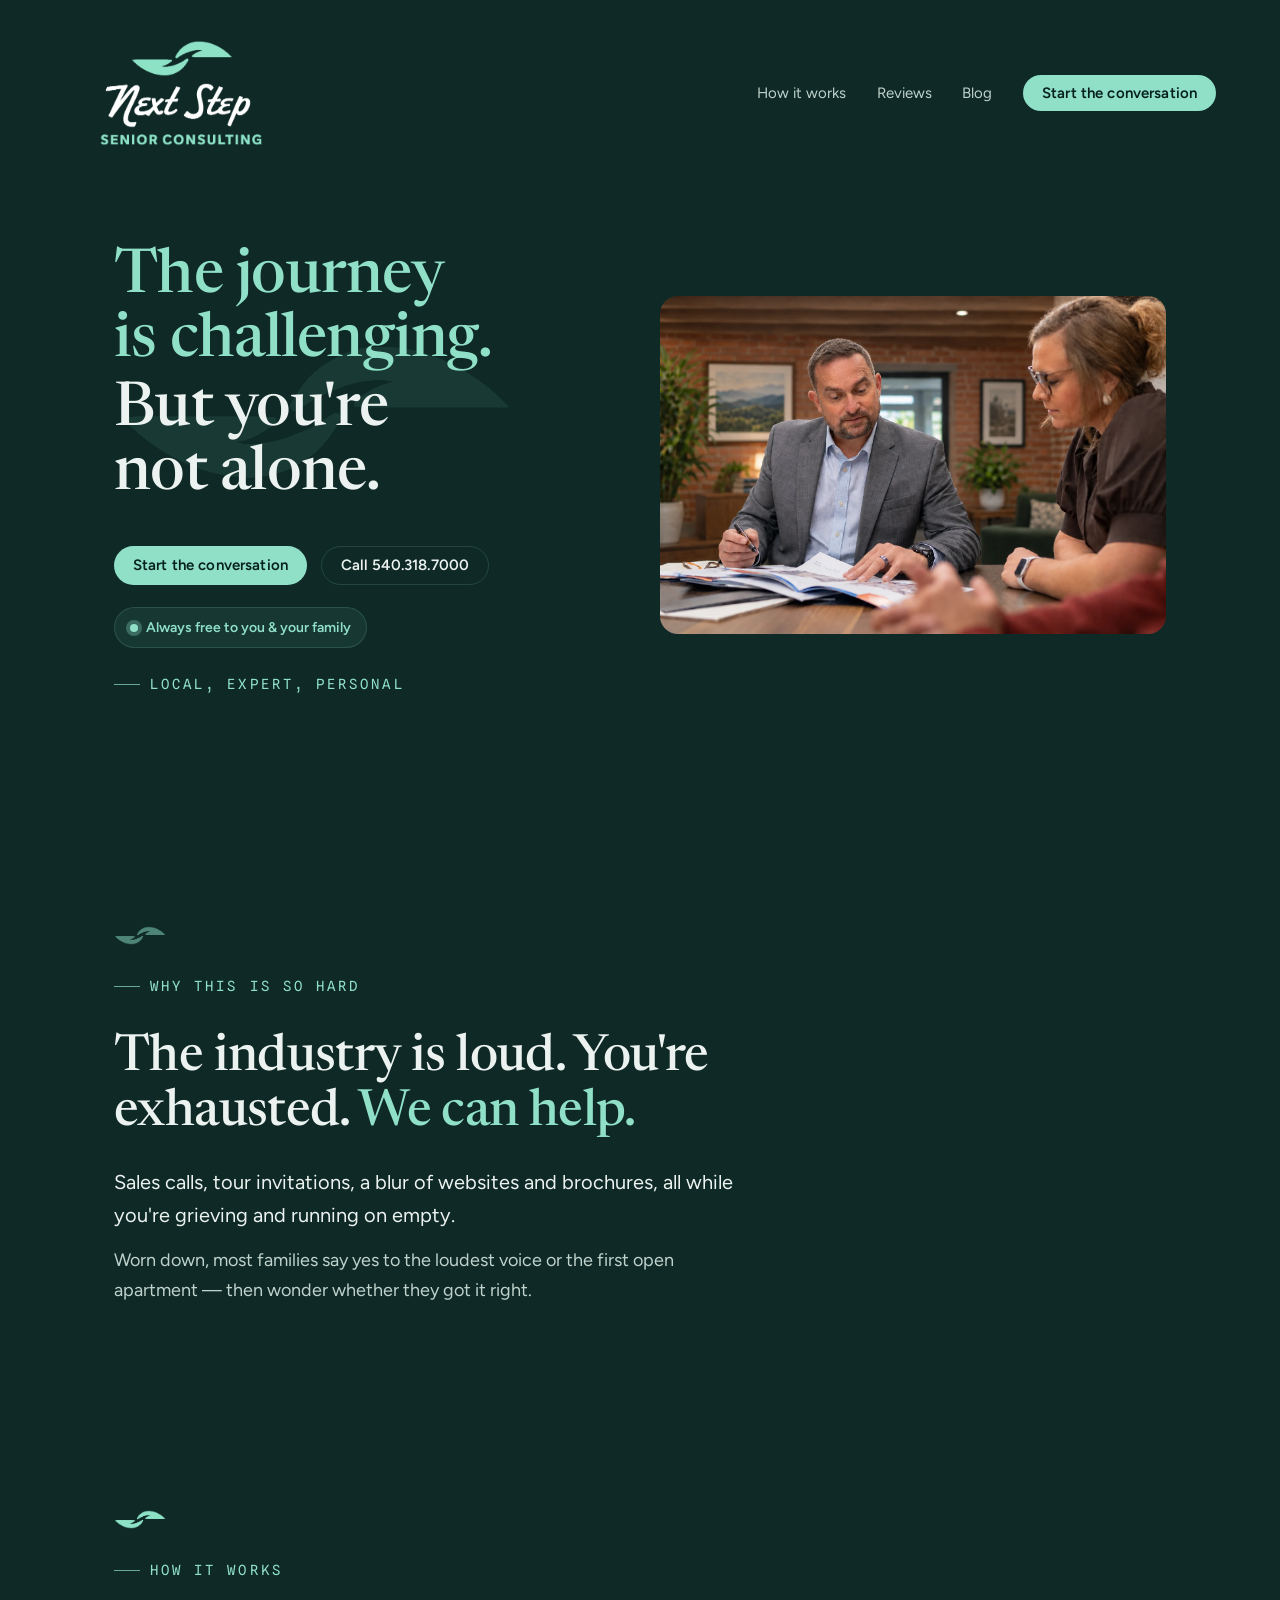
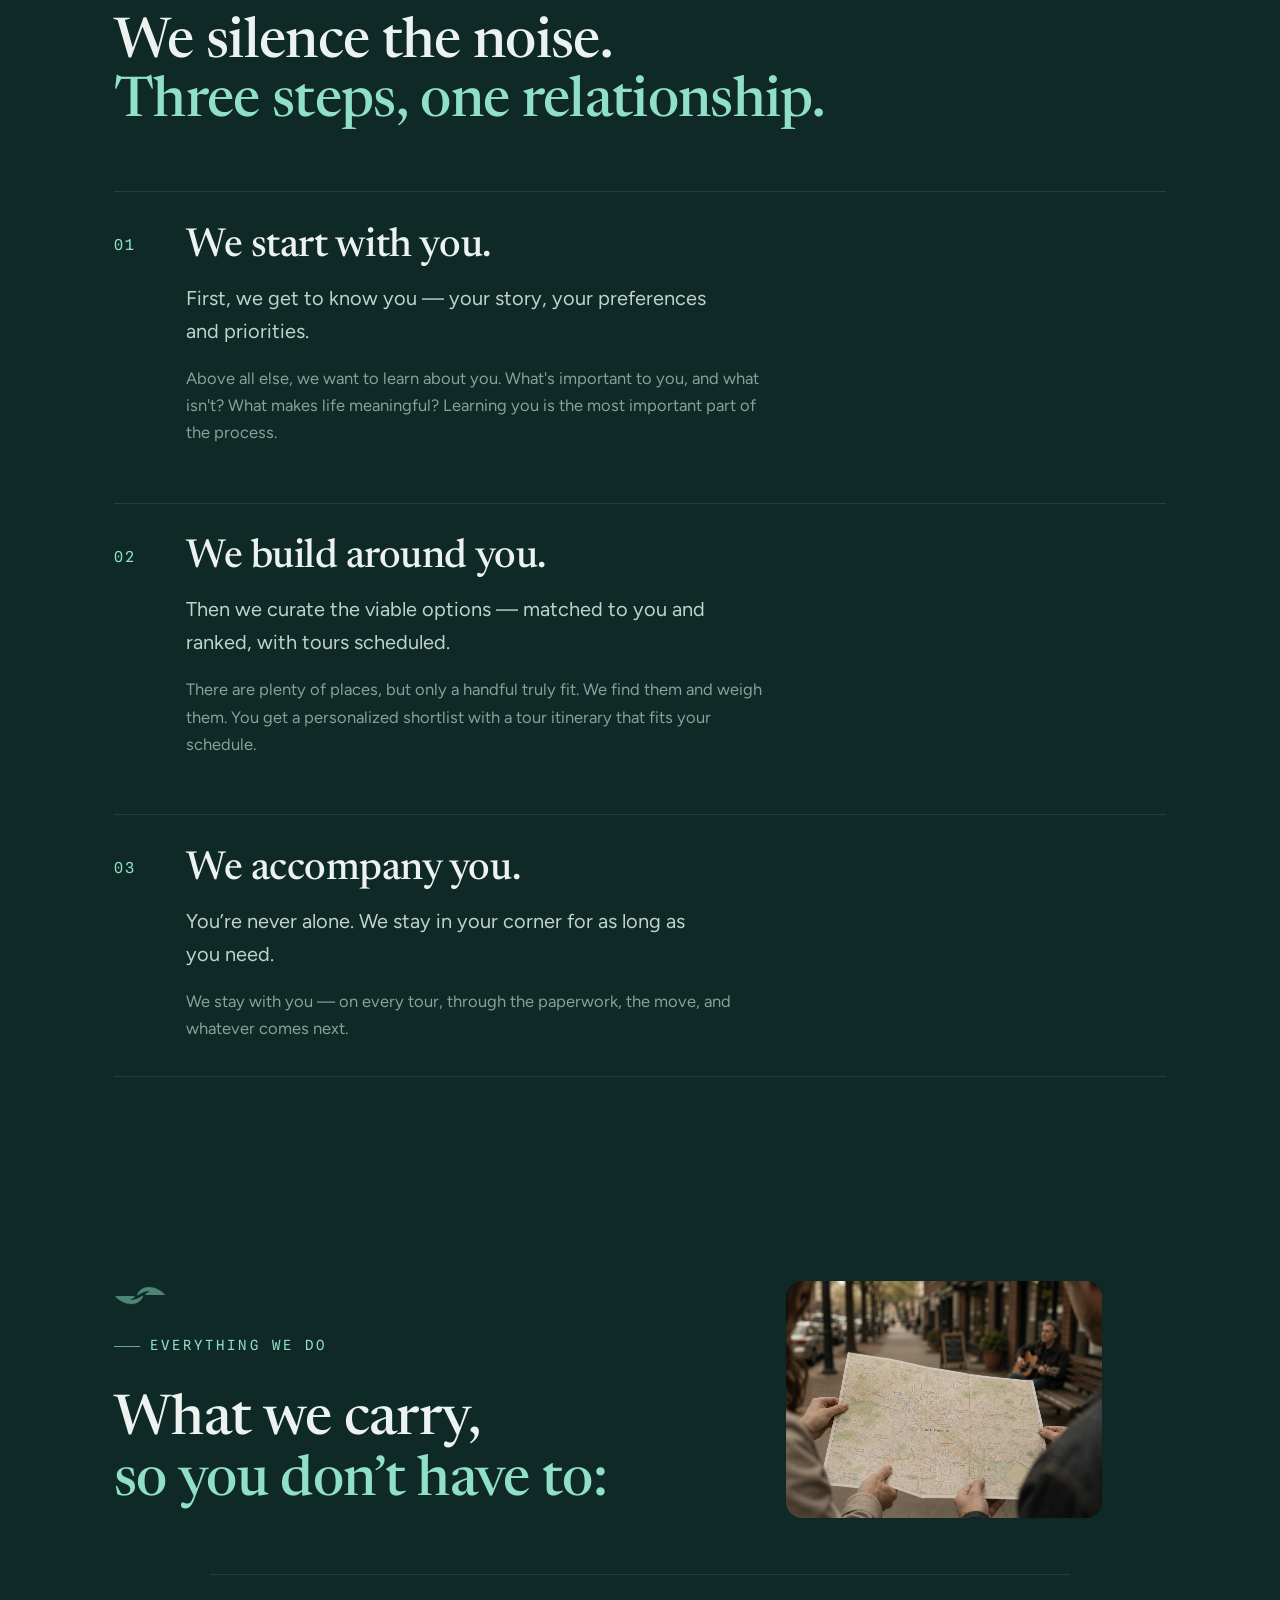
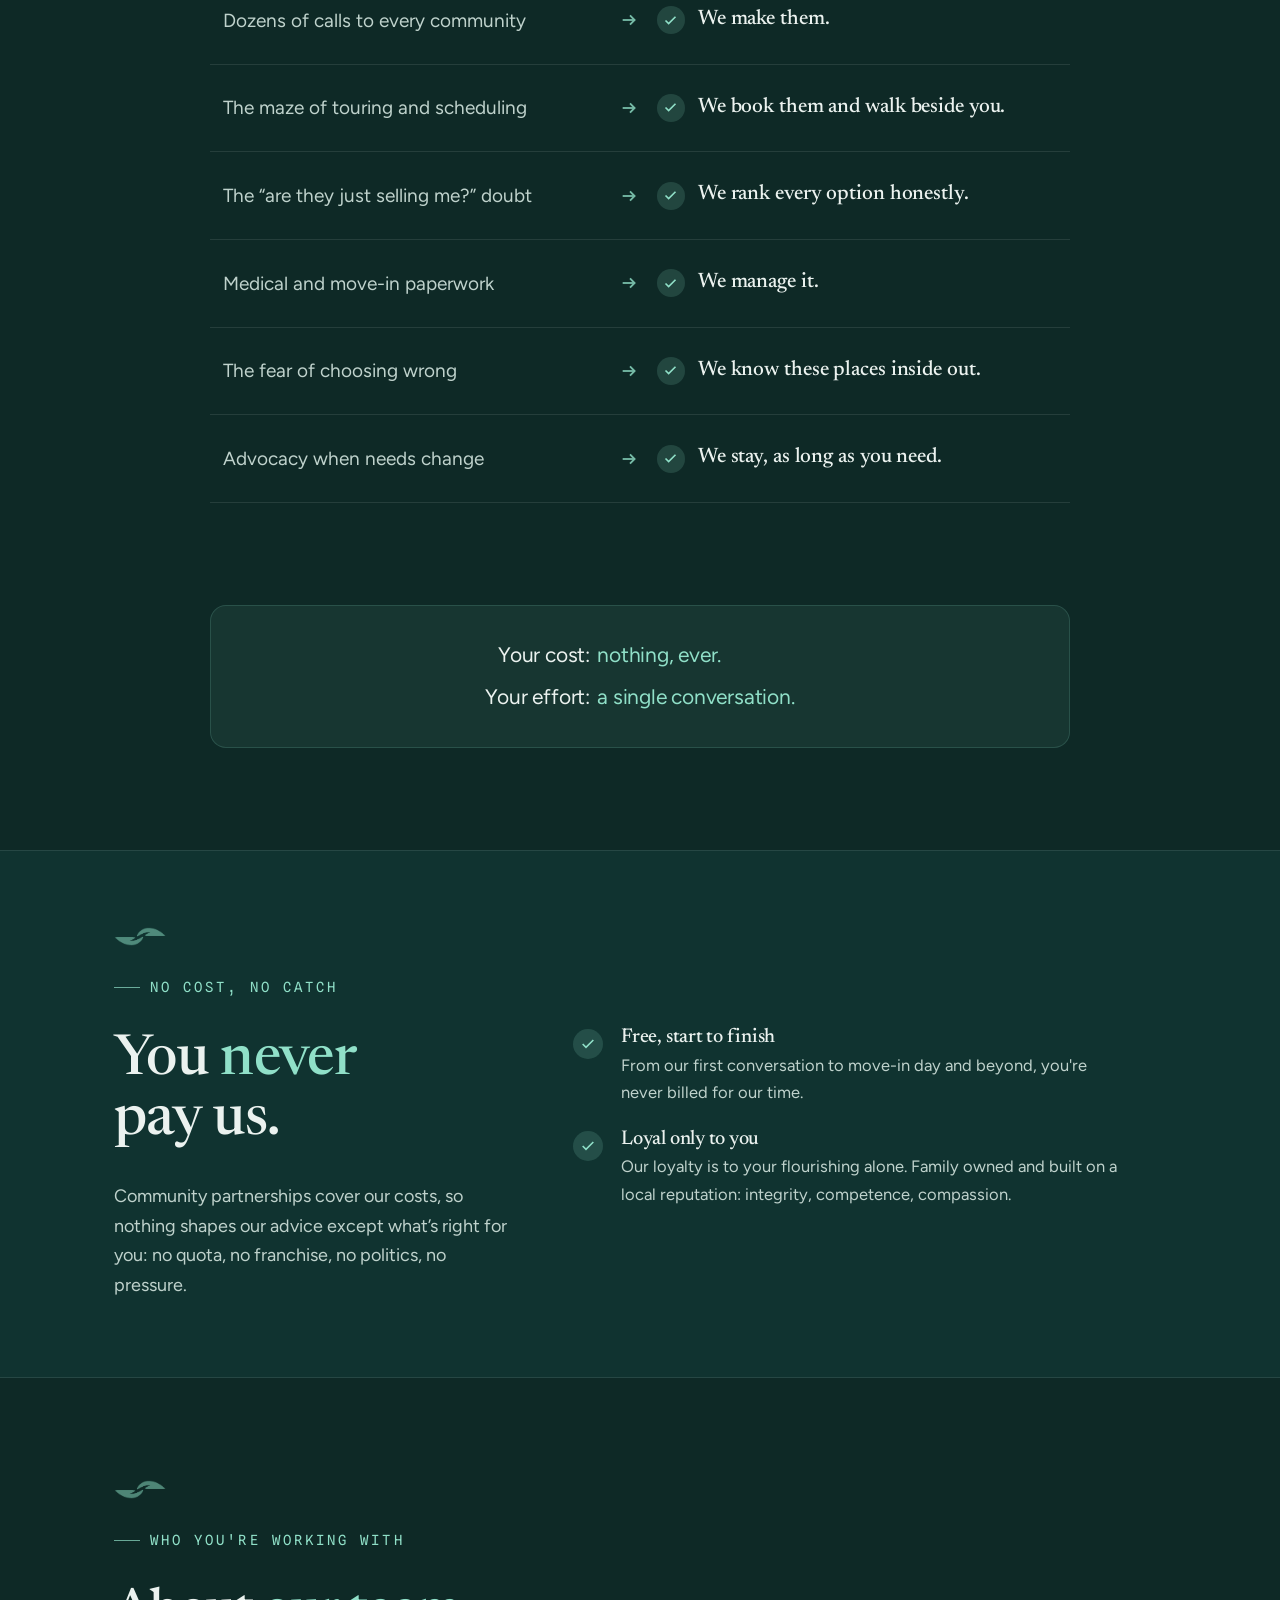
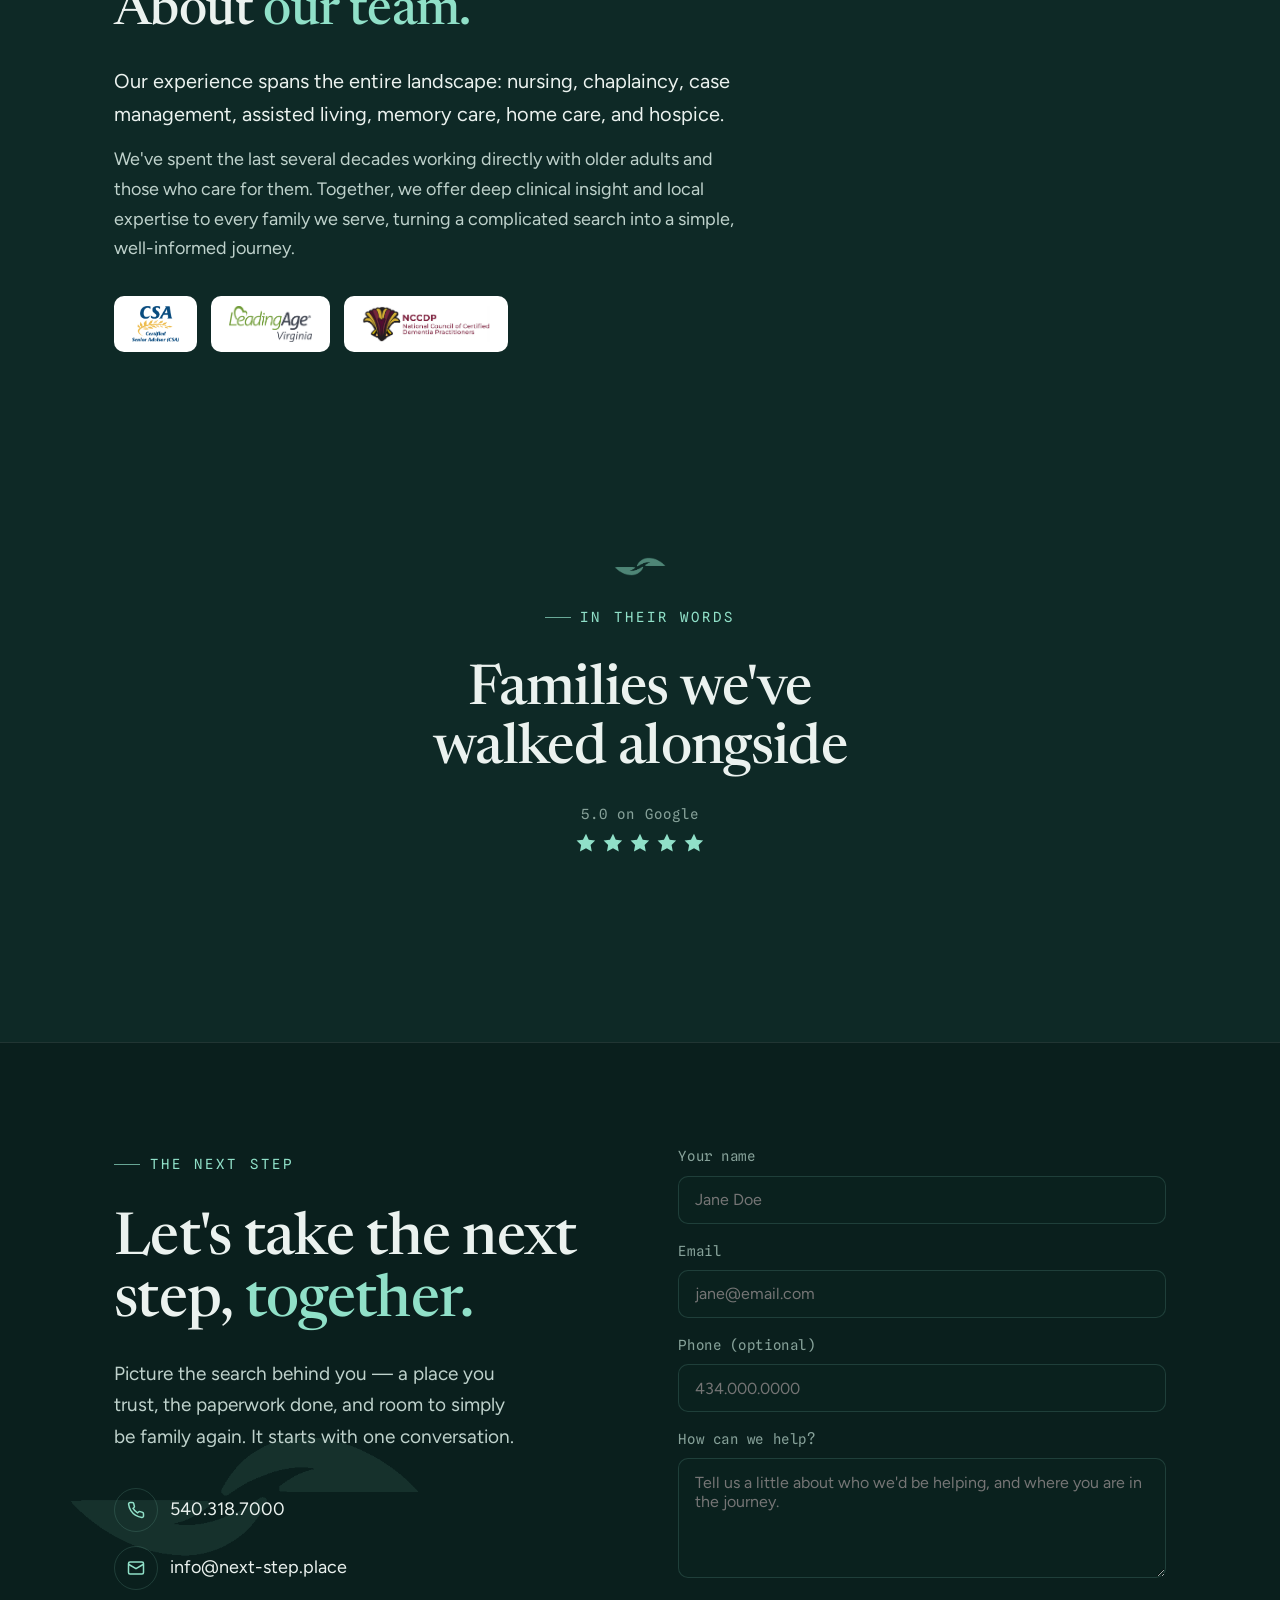
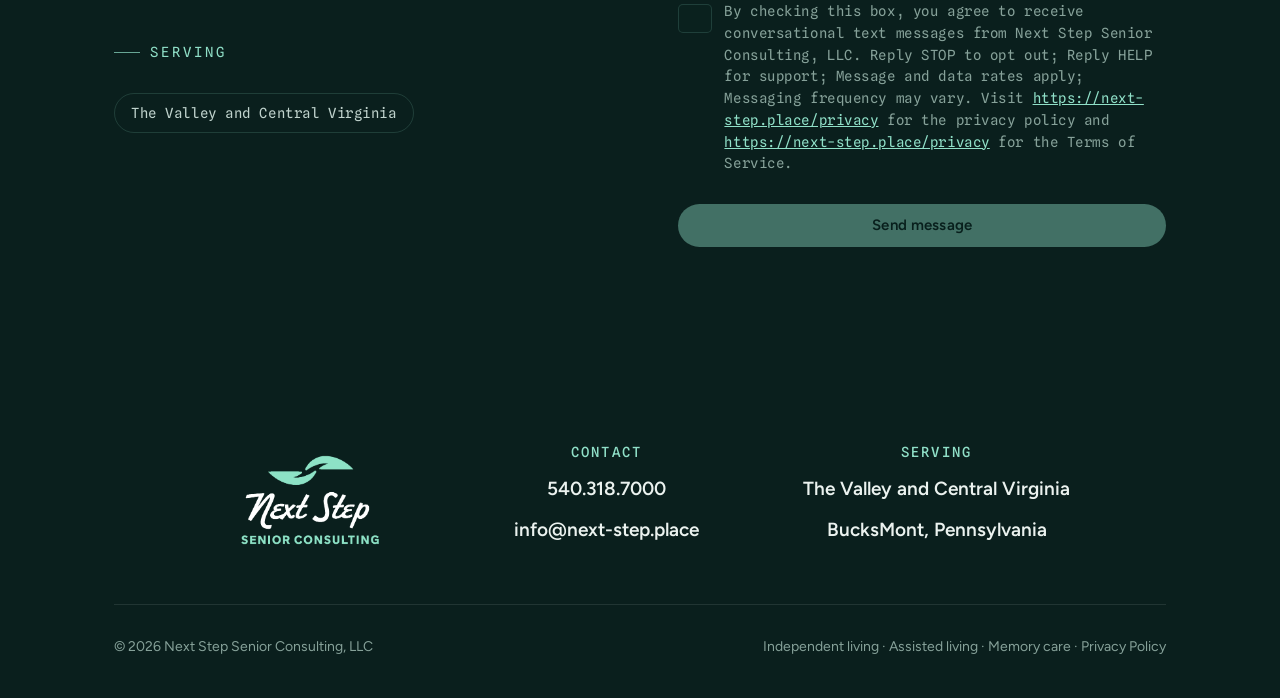
==== commit 33c92f4e: "Add BucksMont, Pennsylvania under Serving in homepage footer" ====
--- a/index.html
+++ b/index.html
@@ -317,6 +317,7 @@
         <div class="footer-col">
           <h3>Serving</h3>
           <p>The Valley and Central Virginia</p>
+          <p>BucksMont, Pennsylvania</p>
         </div>
       </div>
     </div>
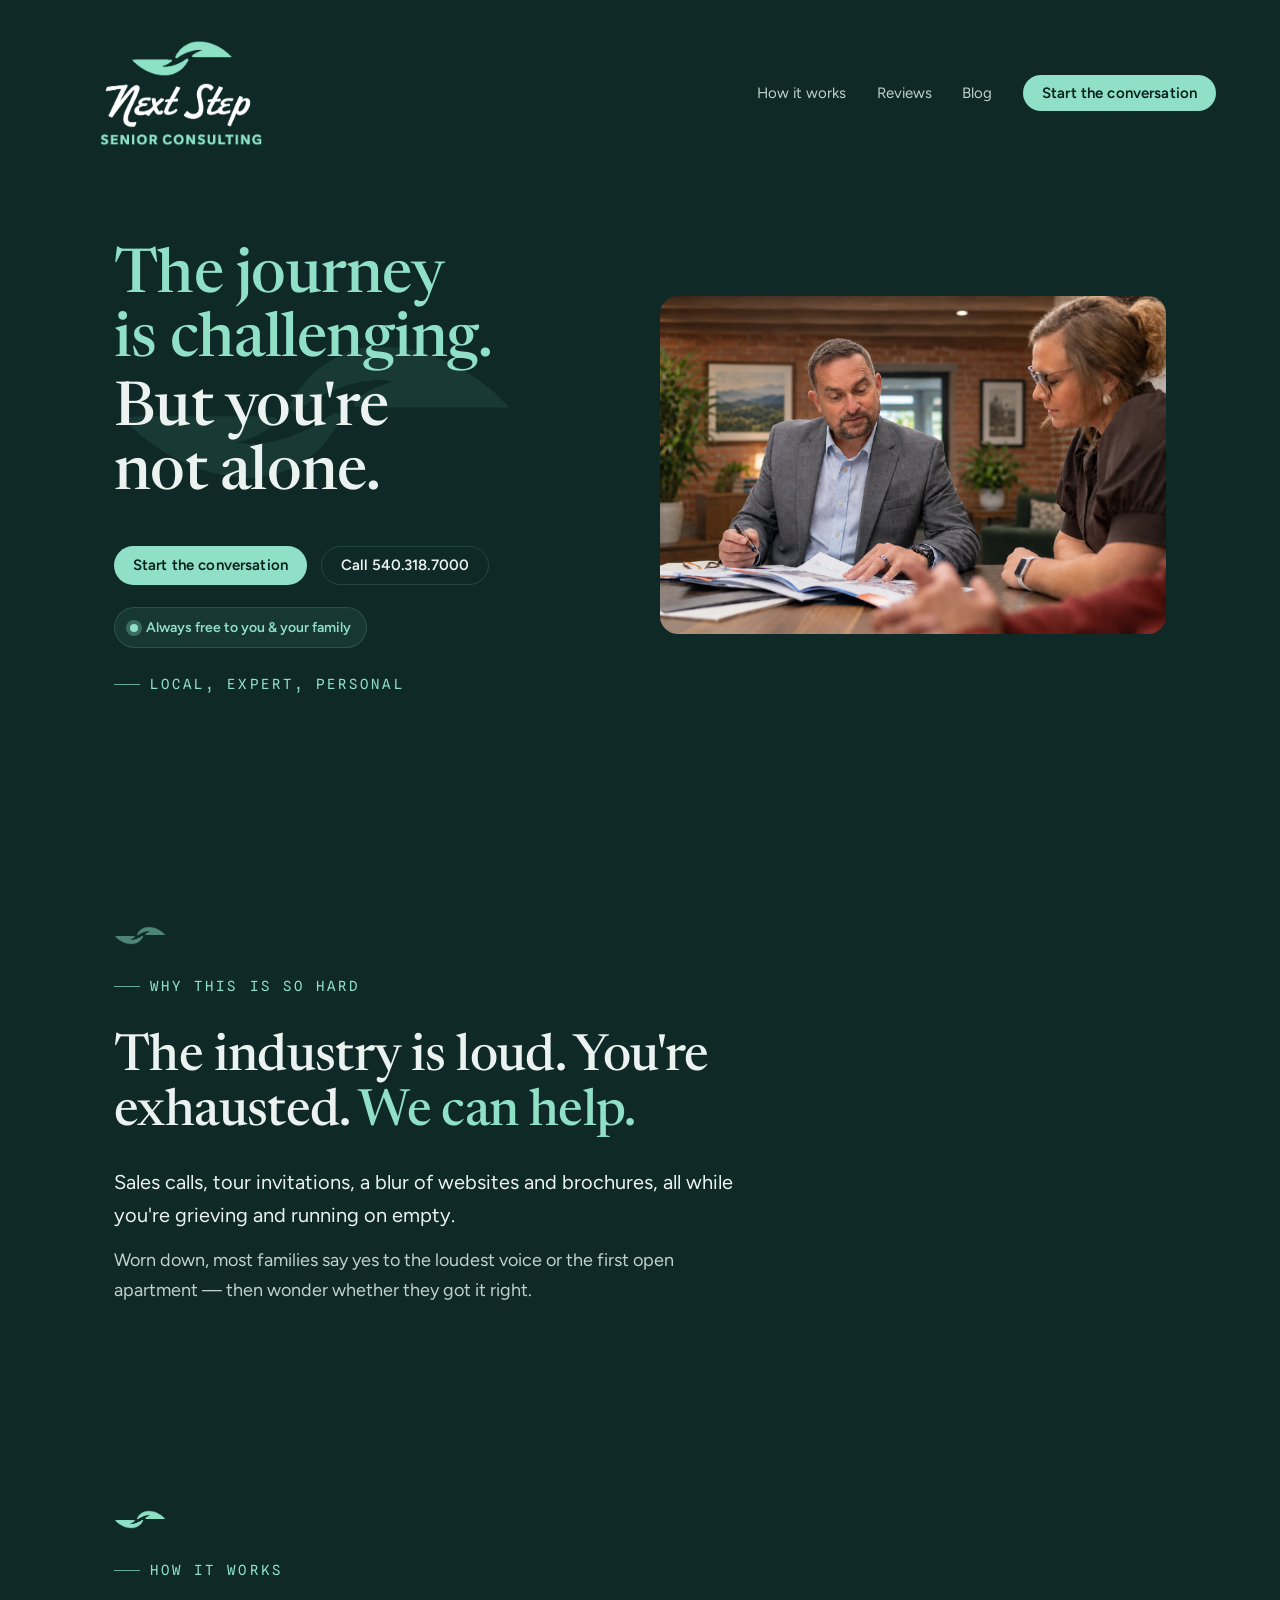
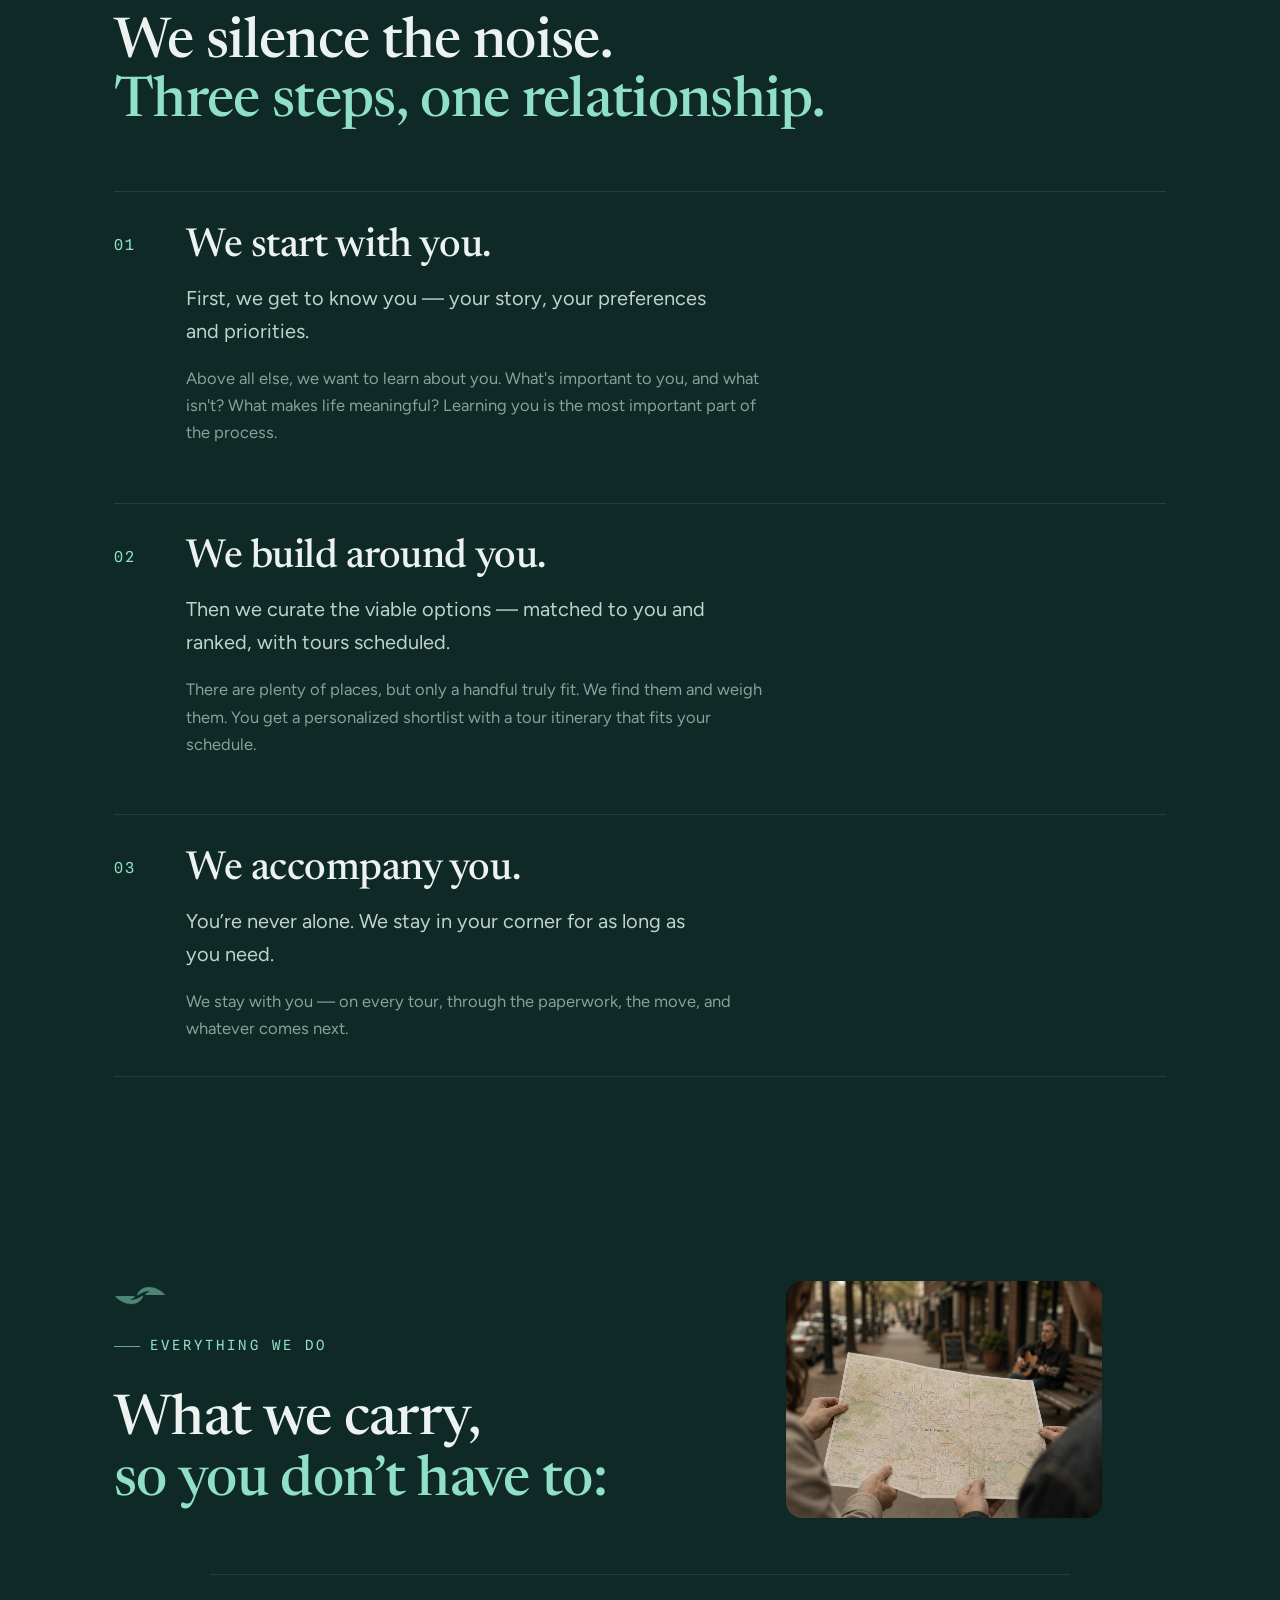
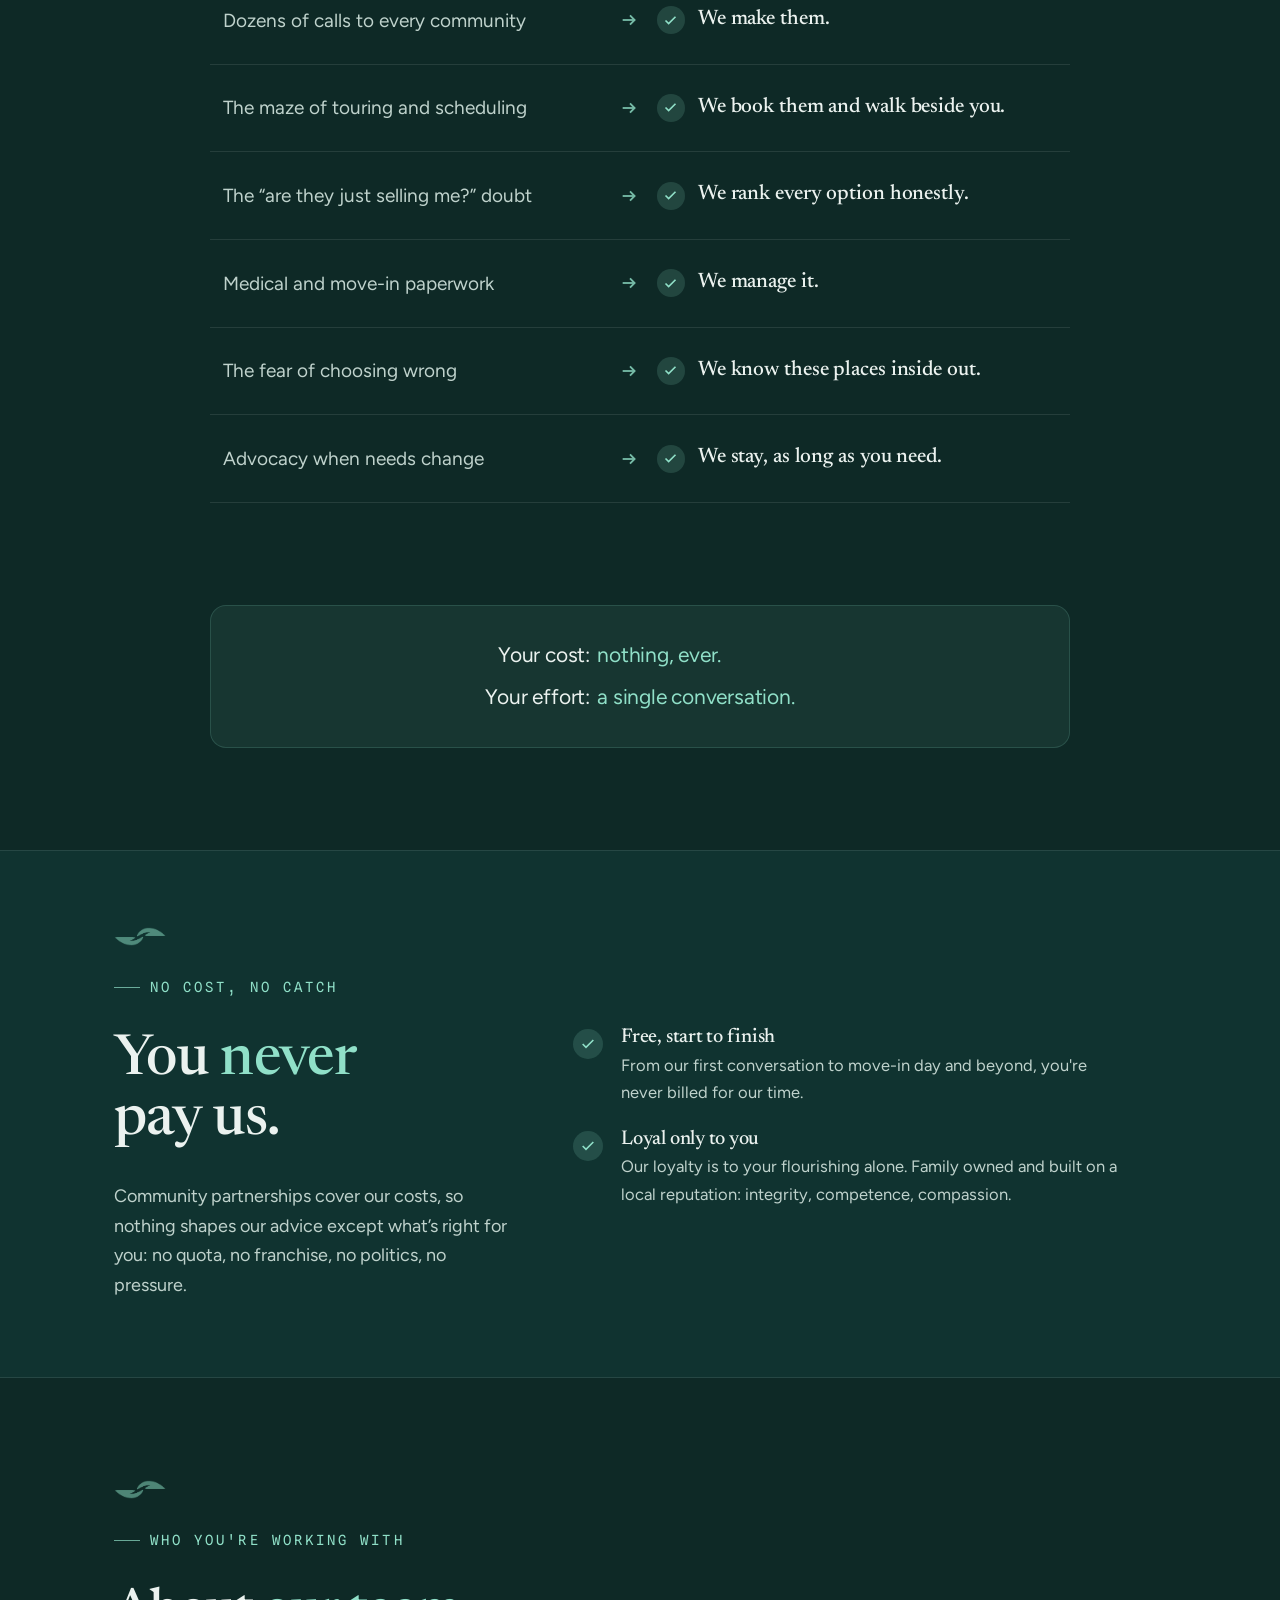
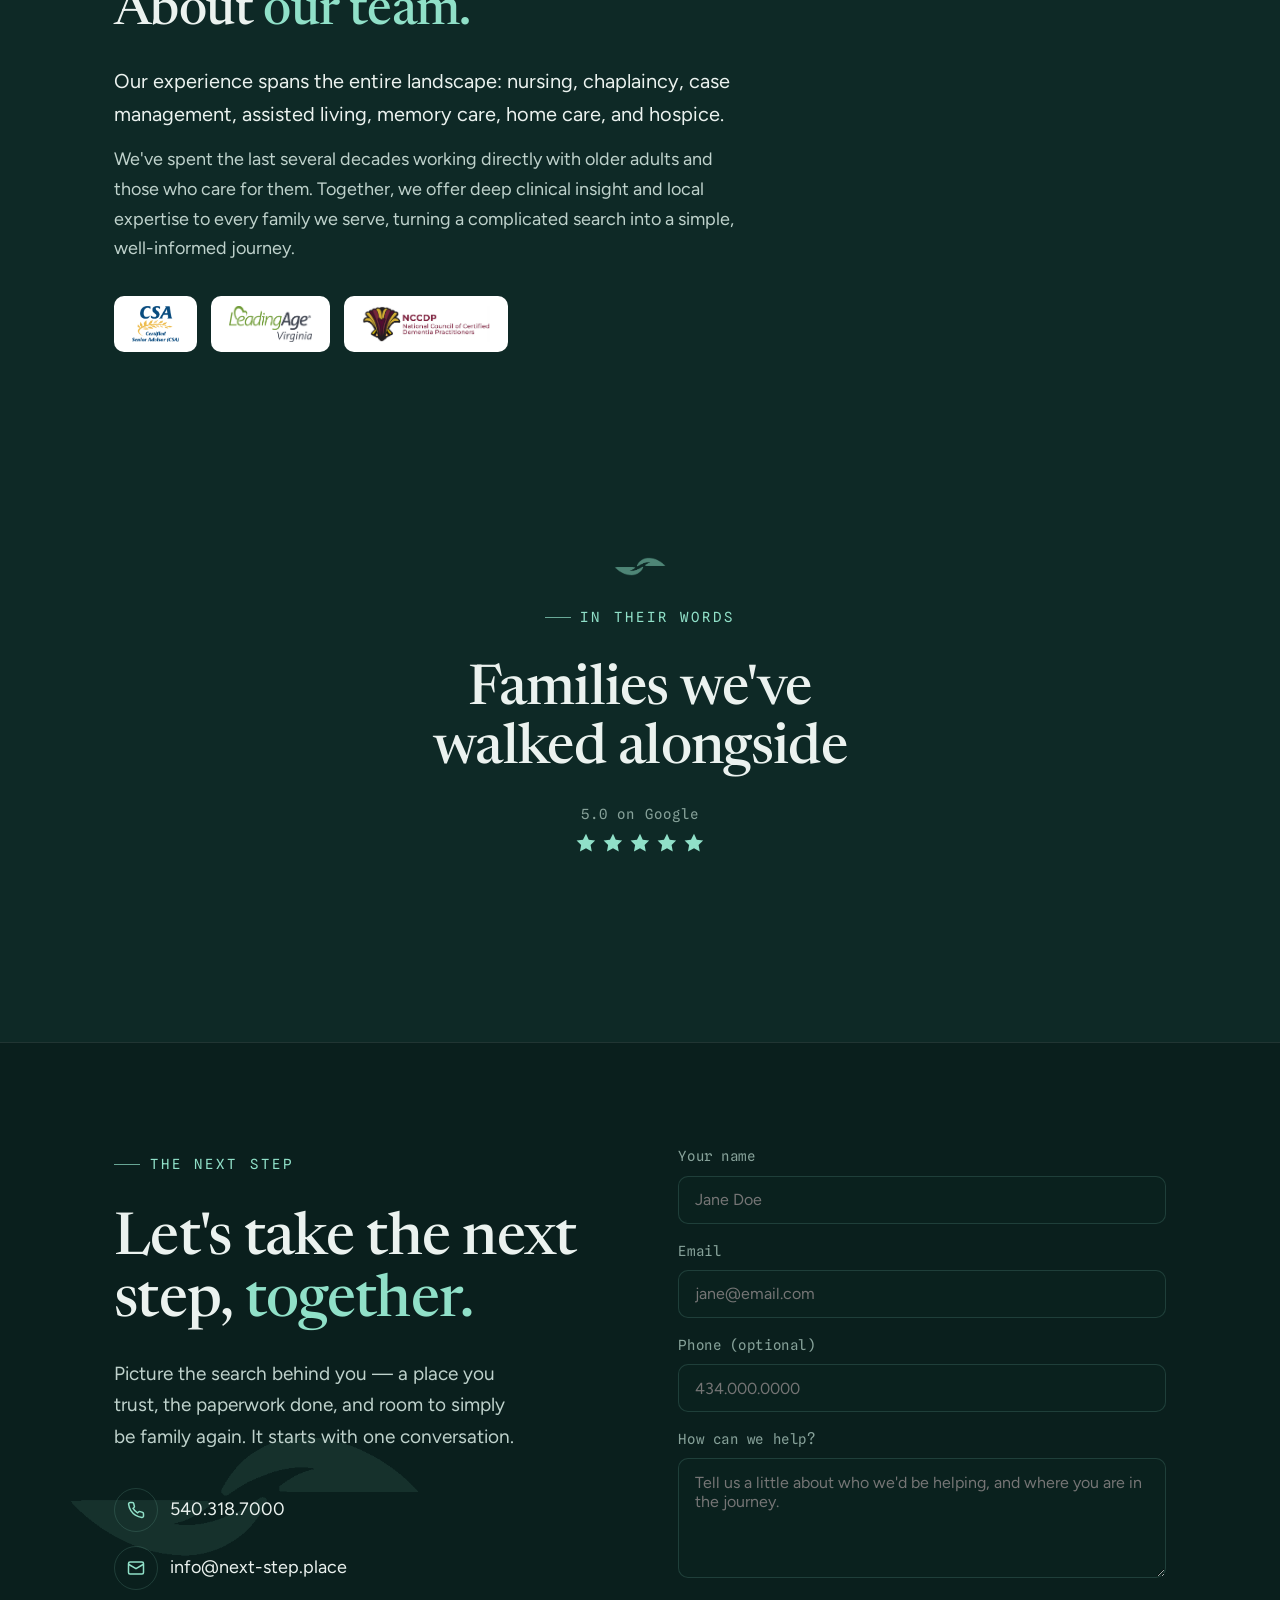
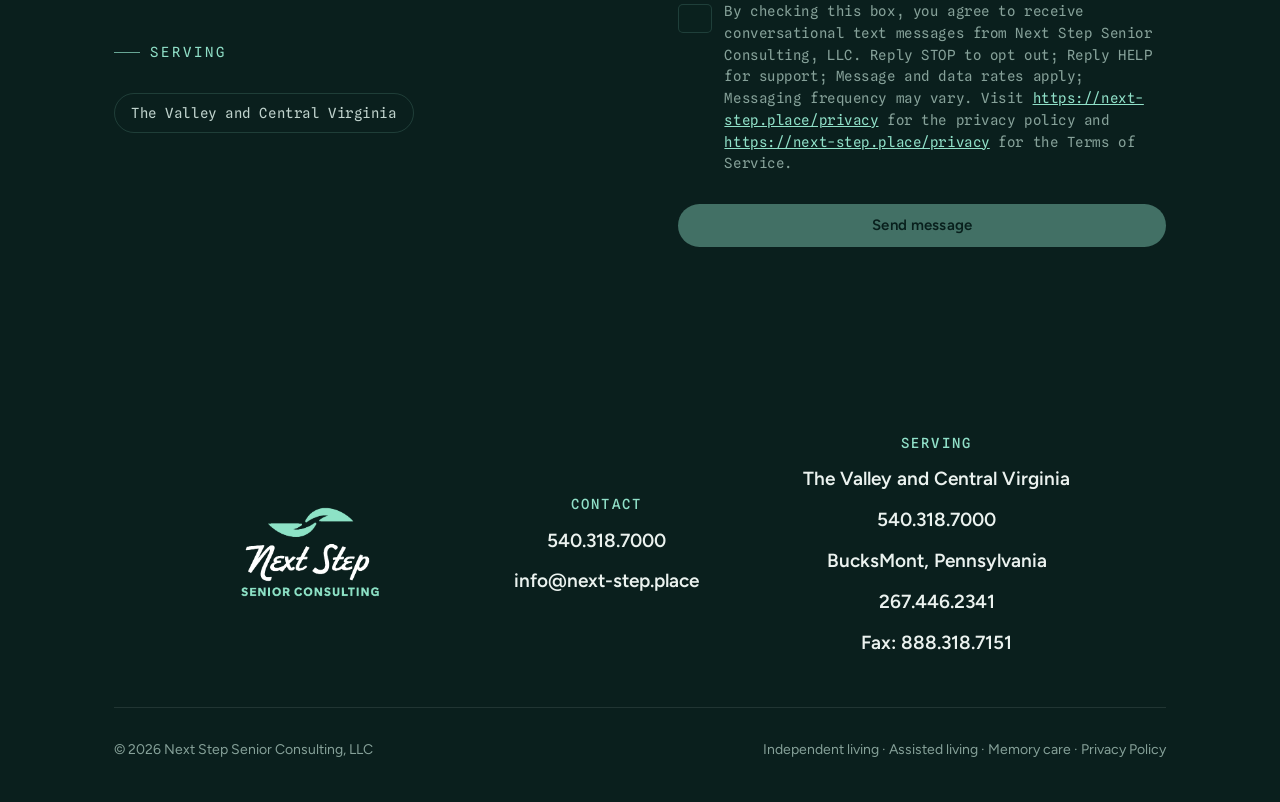
==== commit 2333cad3: "Add area phone numbers and company fax to homepage footer Serving column" ====
--- a/index.html
+++ b/index.html
@@ -317,7 +317,10 @@
         <div class="footer-col">
           <h3>Serving</h3>
           <p>The Valley and Central Virginia</p>
+          <a href="tel:15403187000">540.318.7000</a>
           <p>BucksMont, Pennsylvania</p>
+          <a href="tel:12674462341">267.446.2341</a>
+          <p>Fax: 888.318.7151</p>
         </div>
       </div>
     </div>
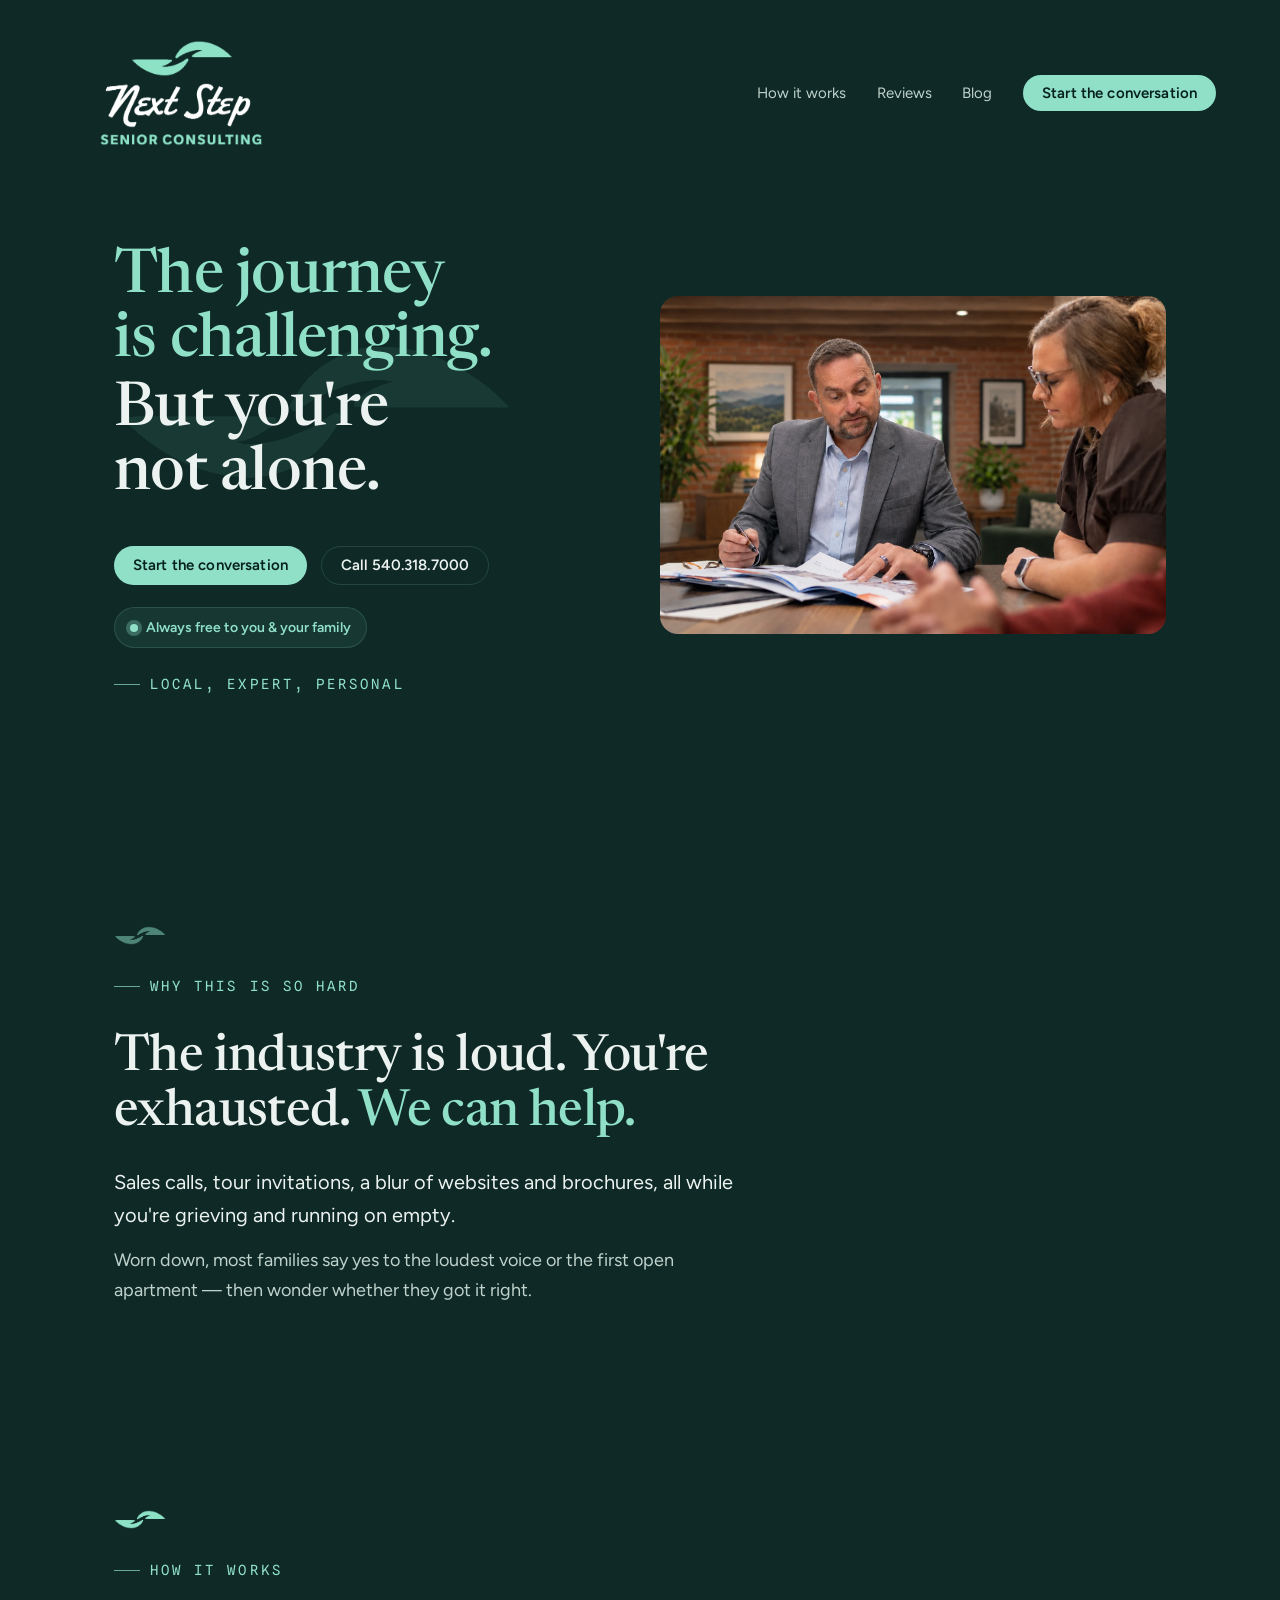
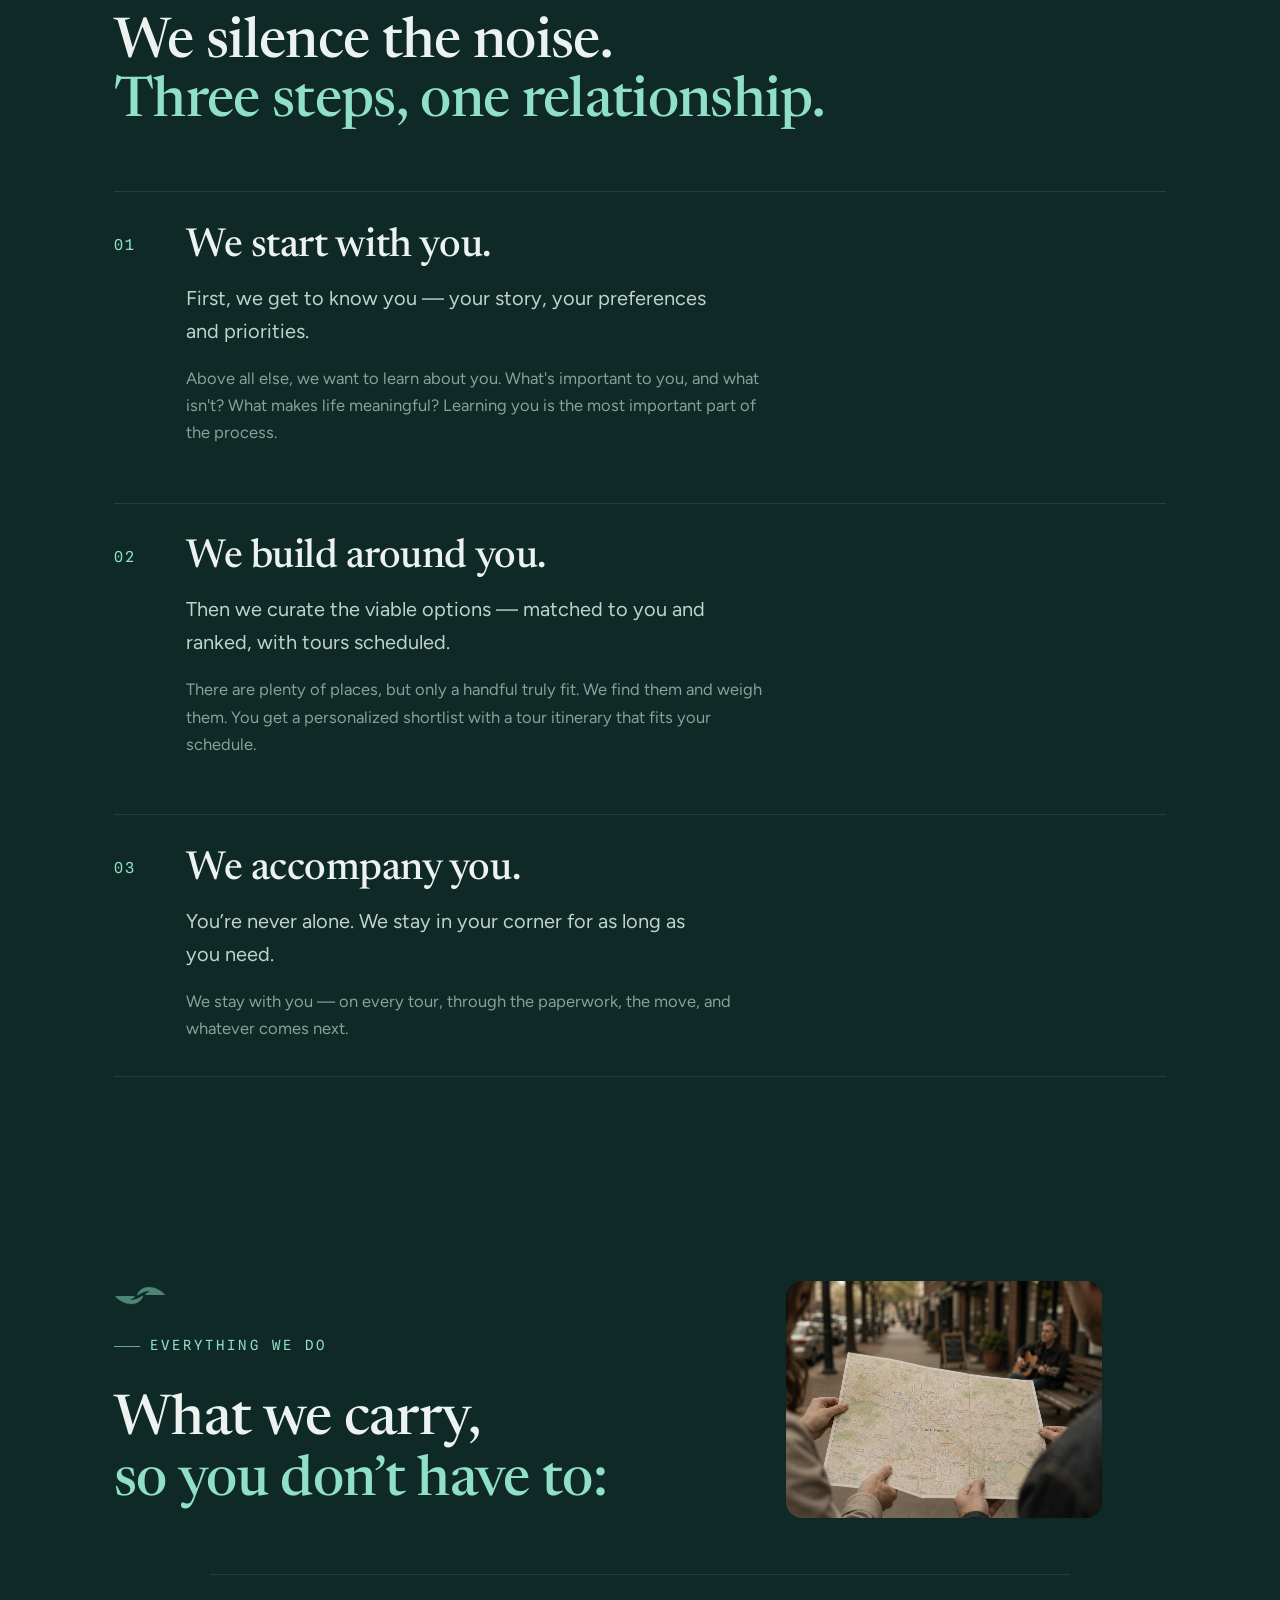
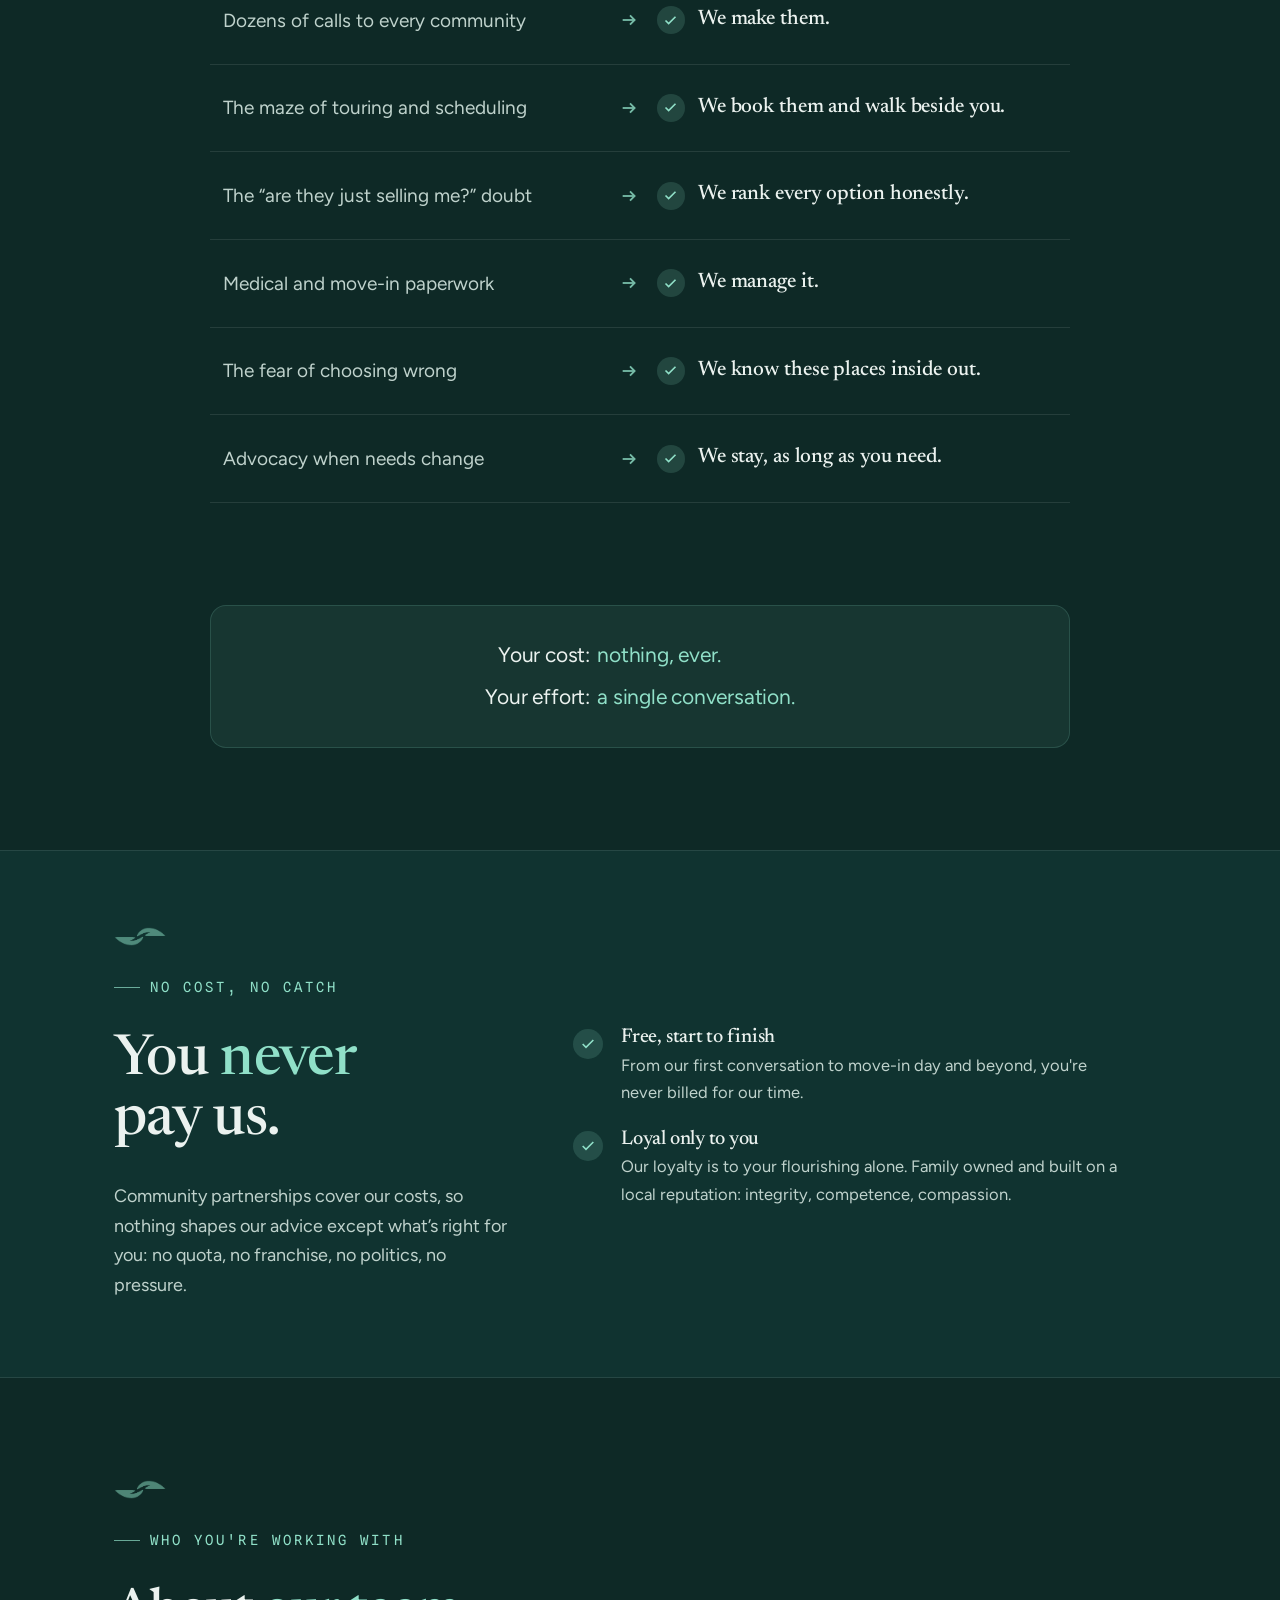
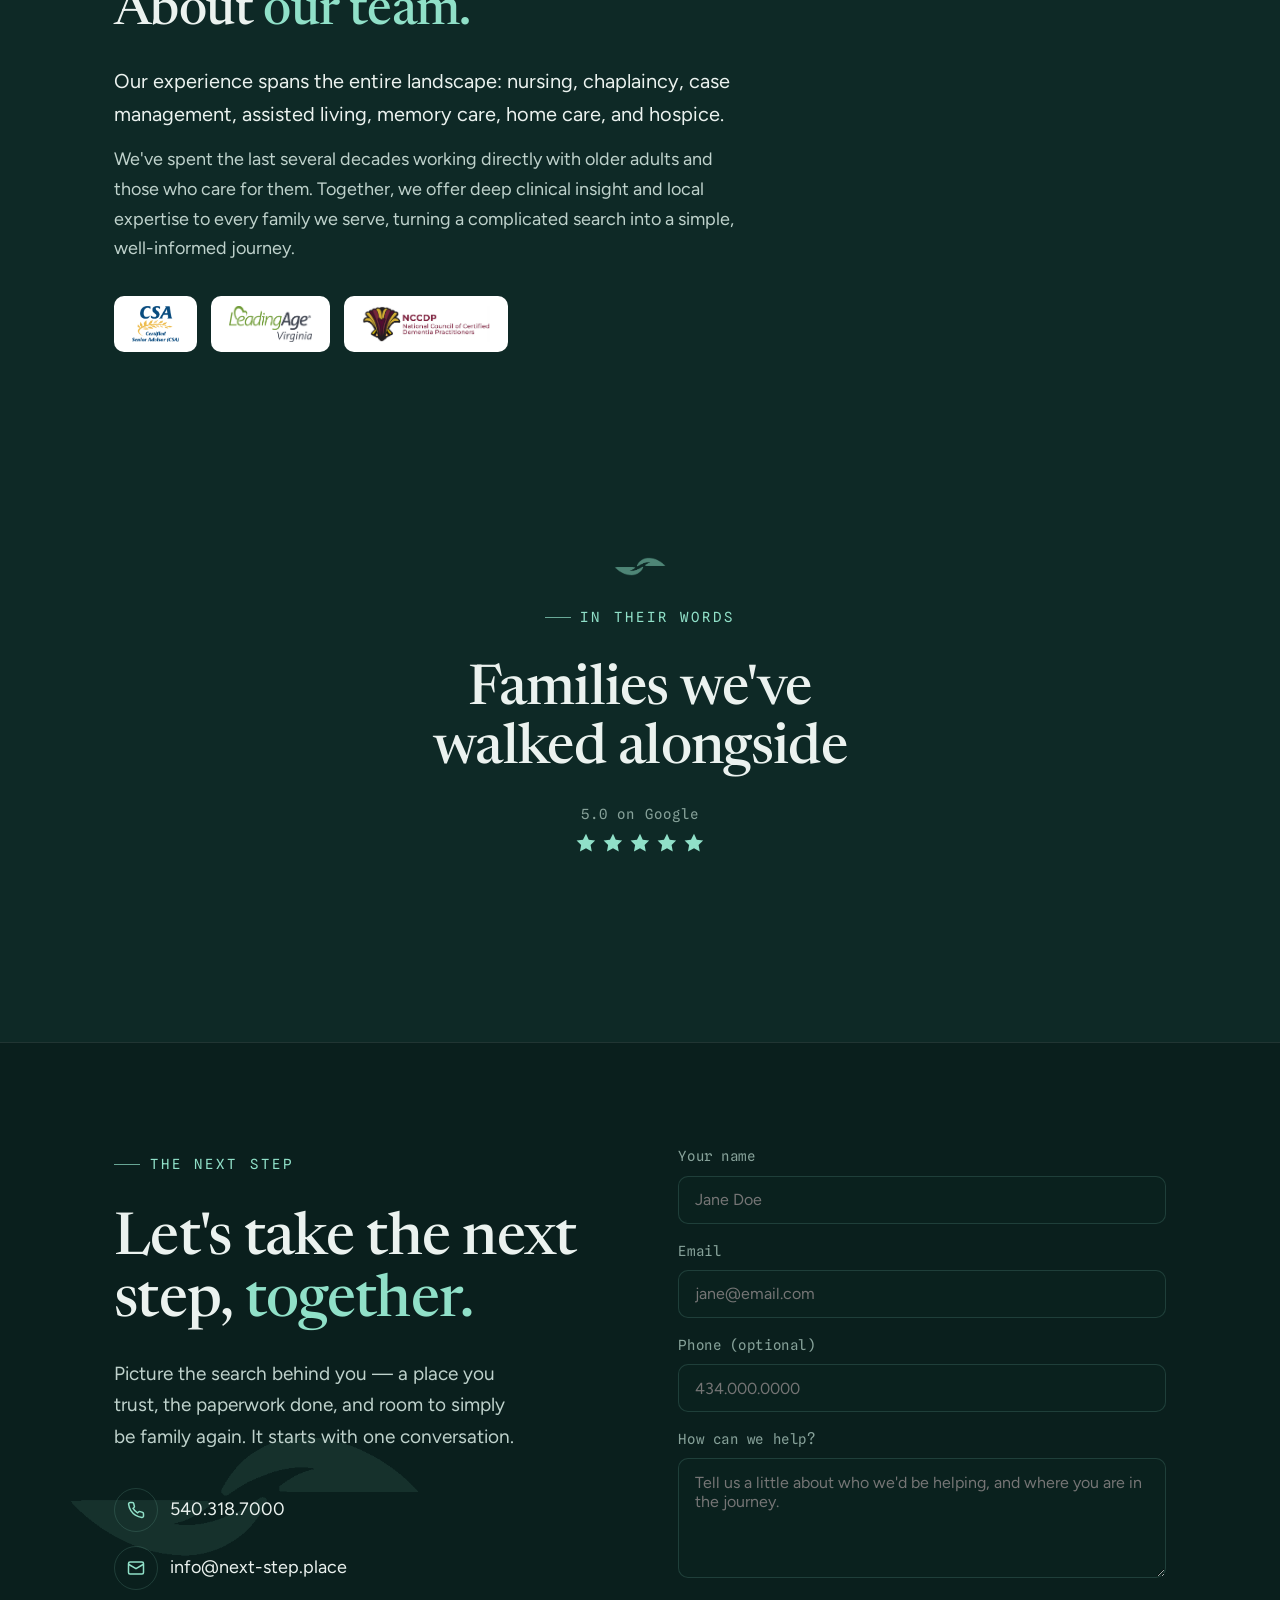
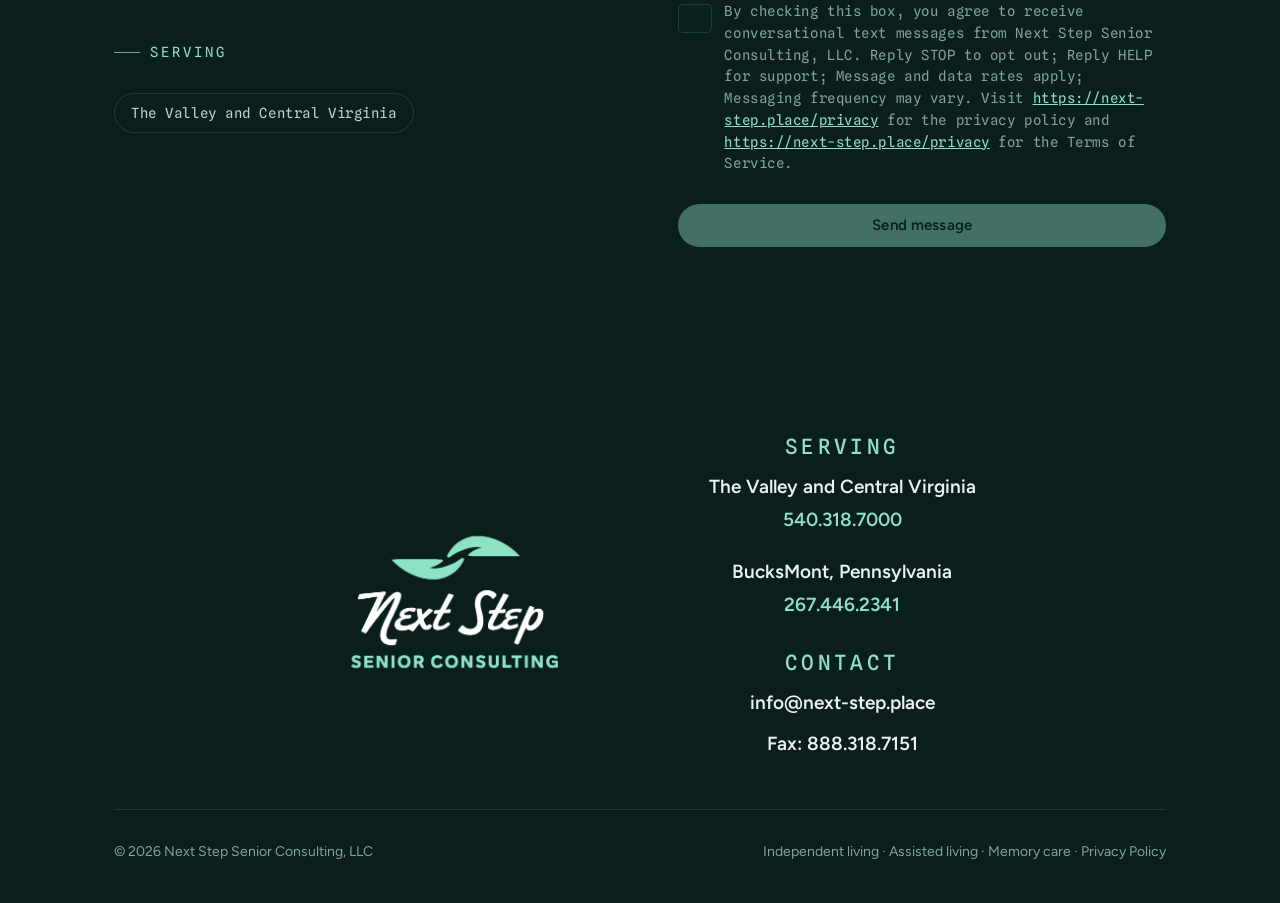
==== commit 979a918d: "Homepage footer: Serving above Contact, area phones in accent, fax in Contact, larger logo and headi" ====
--- a/index.html
+++ b/index.html
@@ -302,7 +302,7 @@
 </main>
 
 <!-- ============ FOOTER ============ -->
-<footer class="site-footer">
+<footer class="site-footer footer-home">
   <div class="wrap">
     <div class="footer-top">
       <div>
@@ -310,16 +310,19 @@
       </div>
       <div class="footer-cols">
         <div class="footer-col">
+          <h3>Serving</h3>
+          <div class="footer-pair">
+            <p>The Valley and Central Virginia</p>
+            <a class="footer-phone" href="tel:15403187000">540.318.7000</a>
+          </div>
+          <div class="footer-pair">
+            <p>BucksMont, Pennsylvania</p>
+            <a class="footer-phone" href="tel:12674462341">267.446.2341</a>
+          </div>
+        </div>
+        <div class="footer-col">
           <h3>Contact</h3>
-          <a href="tel:15403187000">540.318.7000</a>
           <a href="mailto:info@next-step.place?bcc=keith@next-step.place">info@next-step.place</a>
-        </div>
-        <div class="footer-col">
-          <h3>Serving</h3>
-          <p>The Valley and Central Virginia</p>
-          <a href="tel:15403187000">540.318.7000</a>
-          <p>BucksMont, Pennsylvania</p>
-          <a href="tel:12674462341">267.446.2341</a>
           <p>Fax: 888.318.7151</p>
         </div>
       </div>
--- a/styles.css
+++ b/styles.css
@@ -421,6 +421,16 @@
 .footer-col a:hover{color:var(--mint)}
 .footer-bottom{display:flex;justify-content:space-between;gap:20px;flex-wrap:wrap;margin-top:30px;color:var(--ink-mute);font-size:calc(14px * var(--scale))}
 
+/* Homepage footer only (scoped to .footer-home) */
+.footer-home .footer-top img{height:clamp(135px,15vw,192px)}
+.footer-home .footer-cols{display:flex;flex-direction:column;gap:30px}
+.footer-home .footer-col h3{font-size:calc(21px * var(--scale));margin-bottom:.6em}
+.footer-home .footer-pair{margin-bottom:1.15em}
+.footer-home .footer-pair:last-child{margin-bottom:0}
+.footer-home .footer-pair p,.footer-home .footer-pair a{margin-bottom:.1em}
+.footer-home .footer-col a.footer-phone{color:var(--mint)}
+.footer-home .footer-col a.footer-phone:hover{color:var(--ink)}
+
 /* ---------- Responsive ---------- */
 @media (max-width:900px){
   .hero{padding-top:clamp(118px,16vh,158px)}
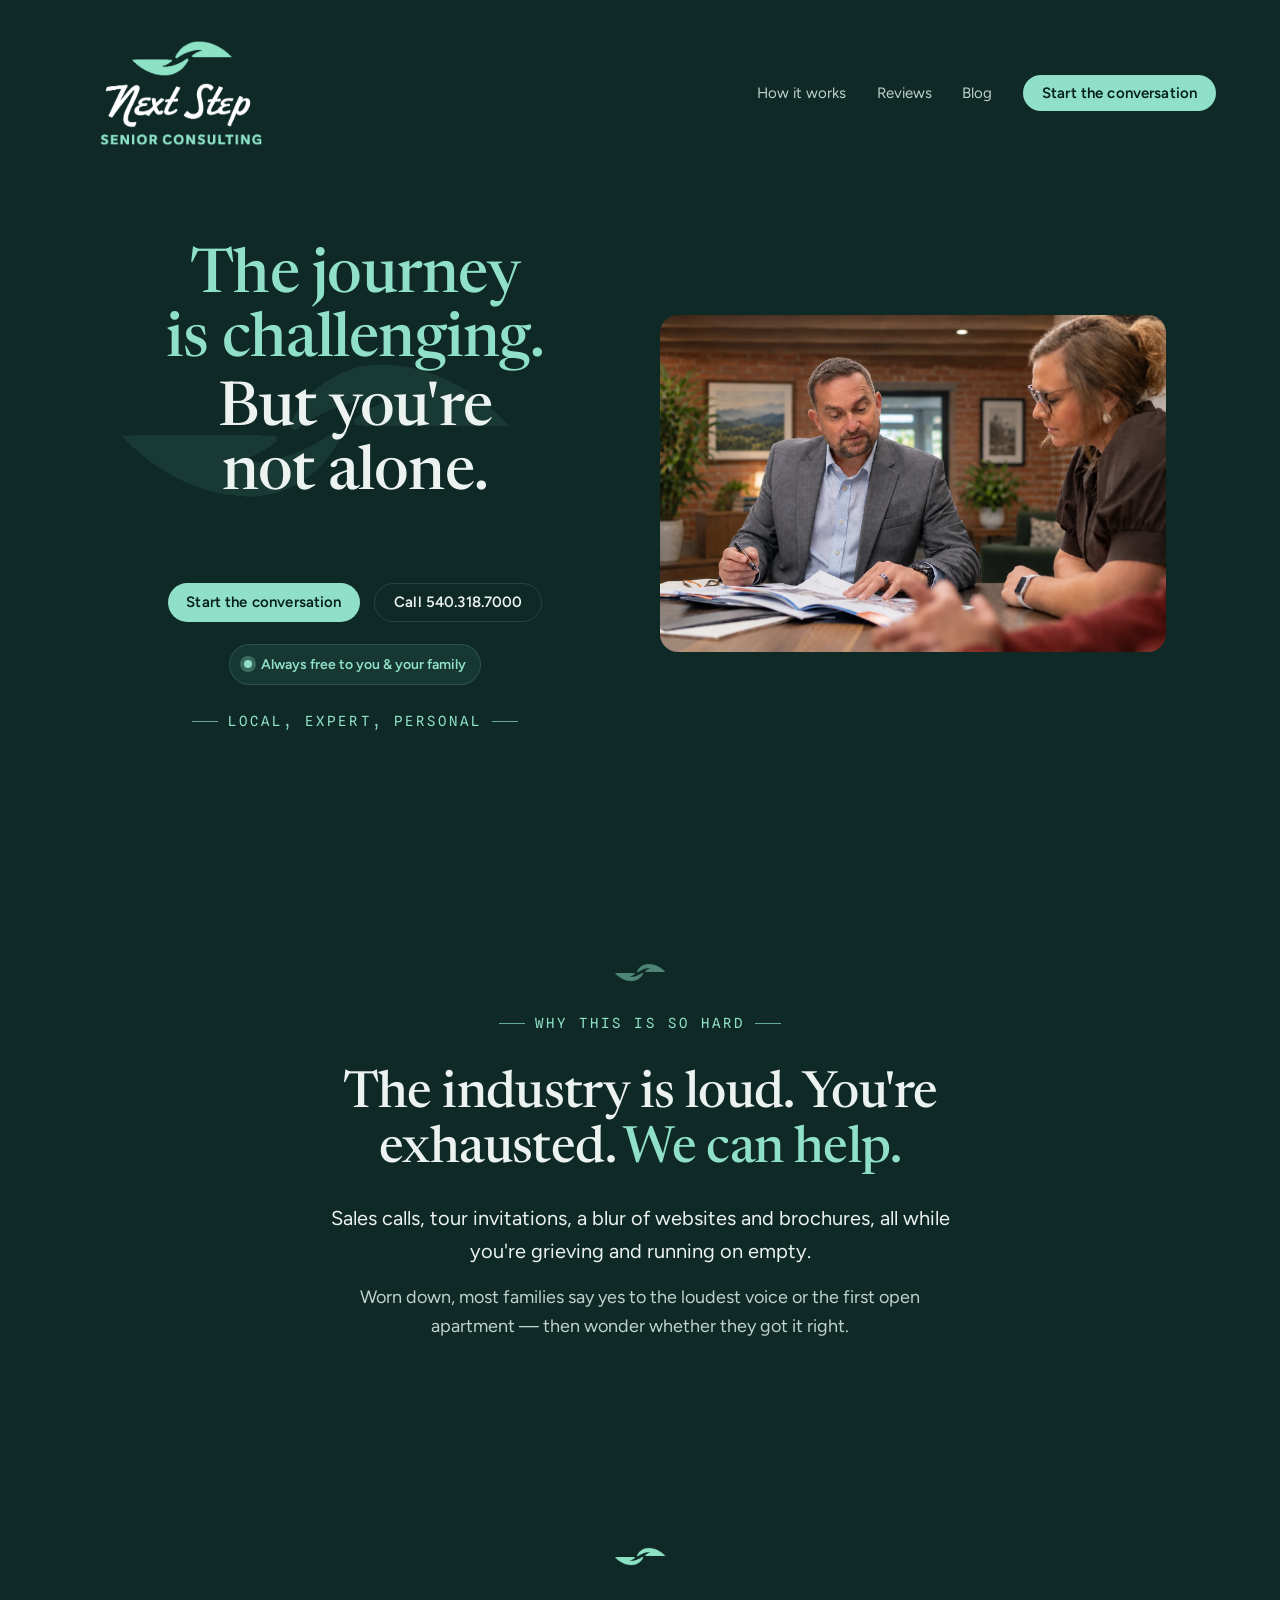
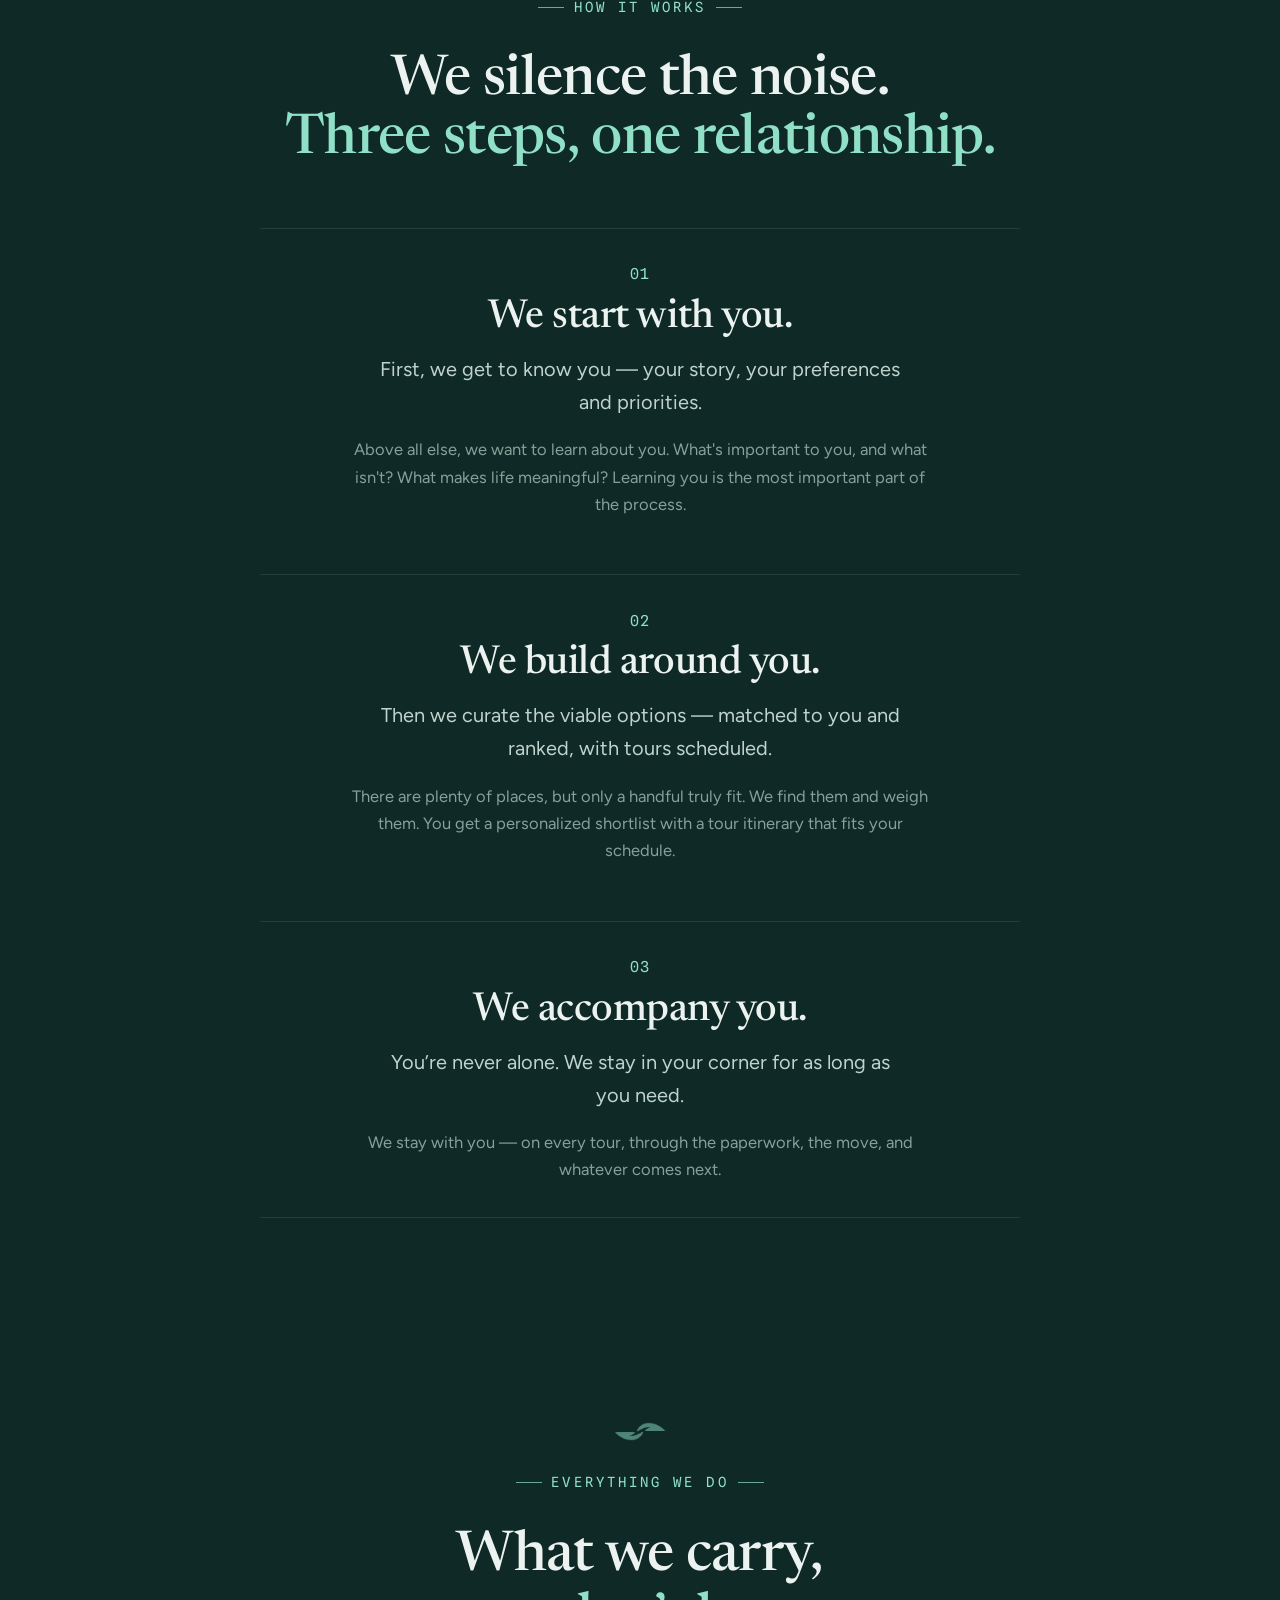
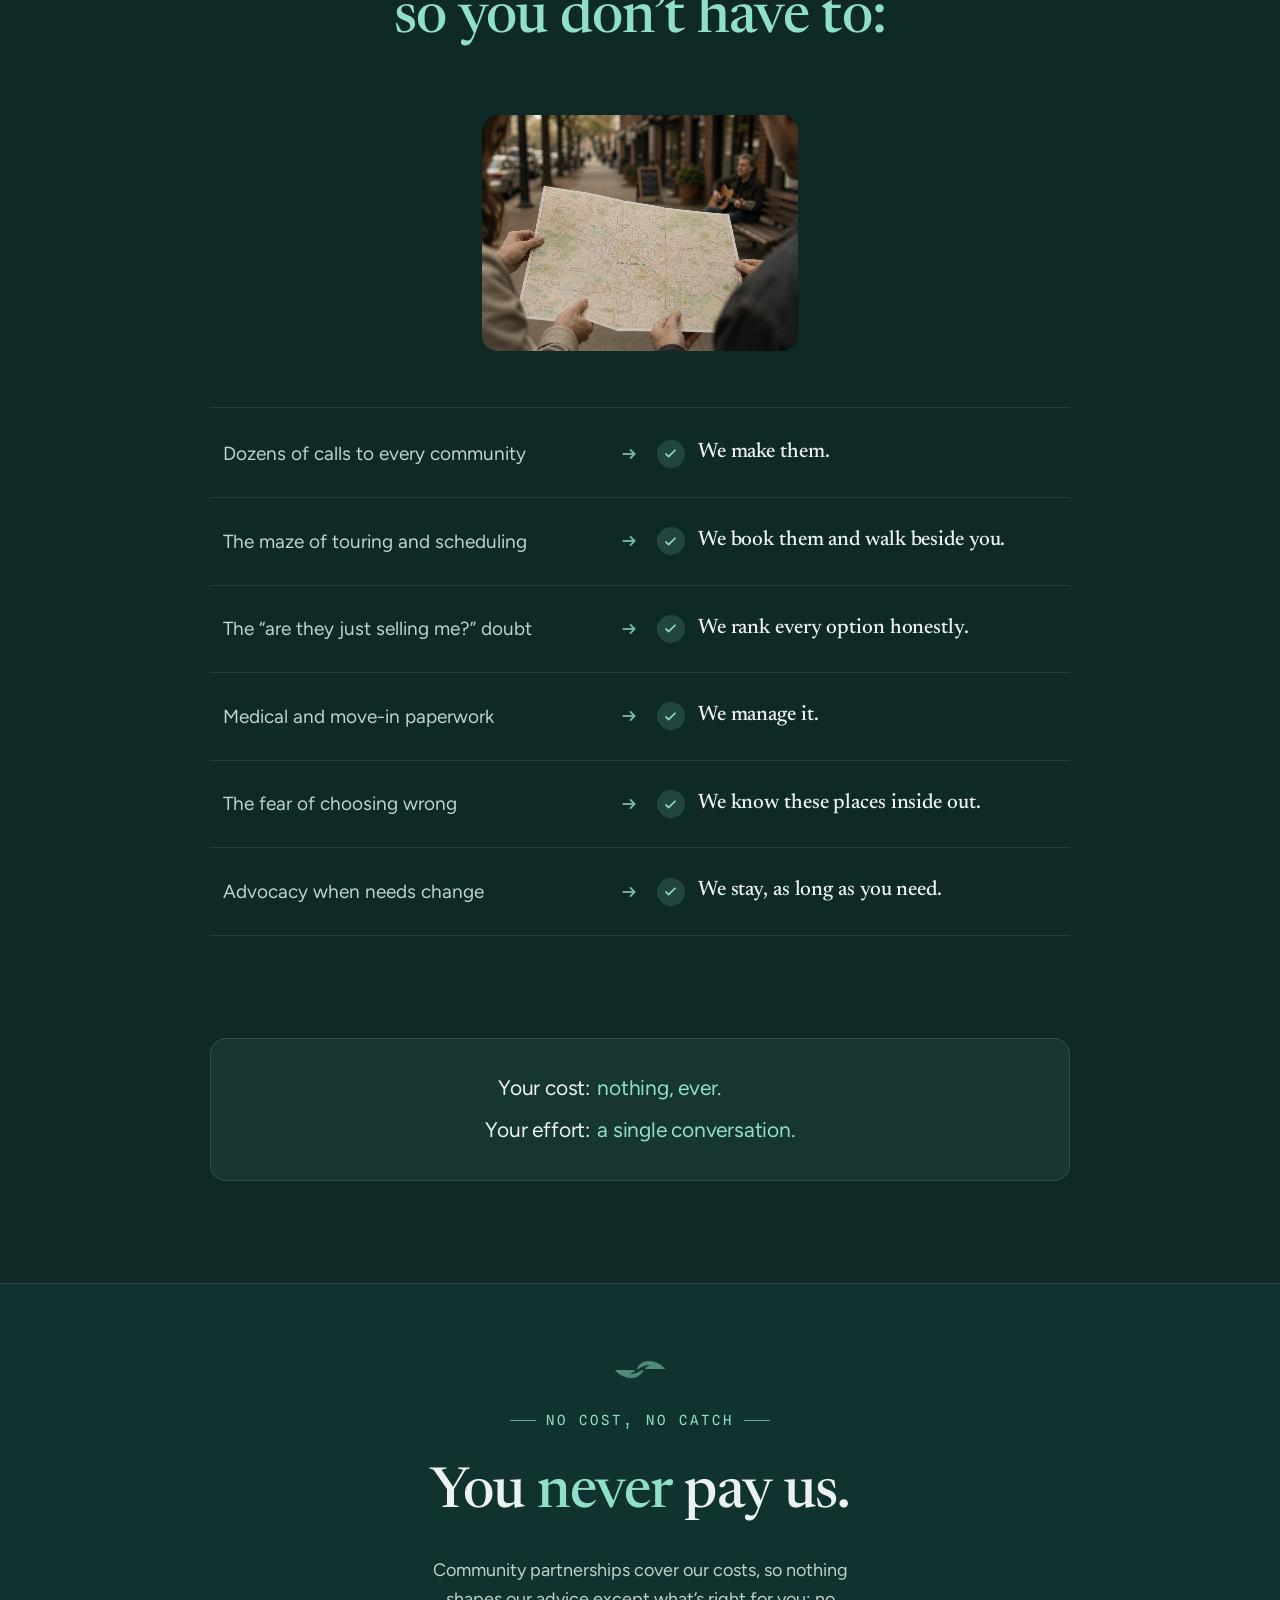
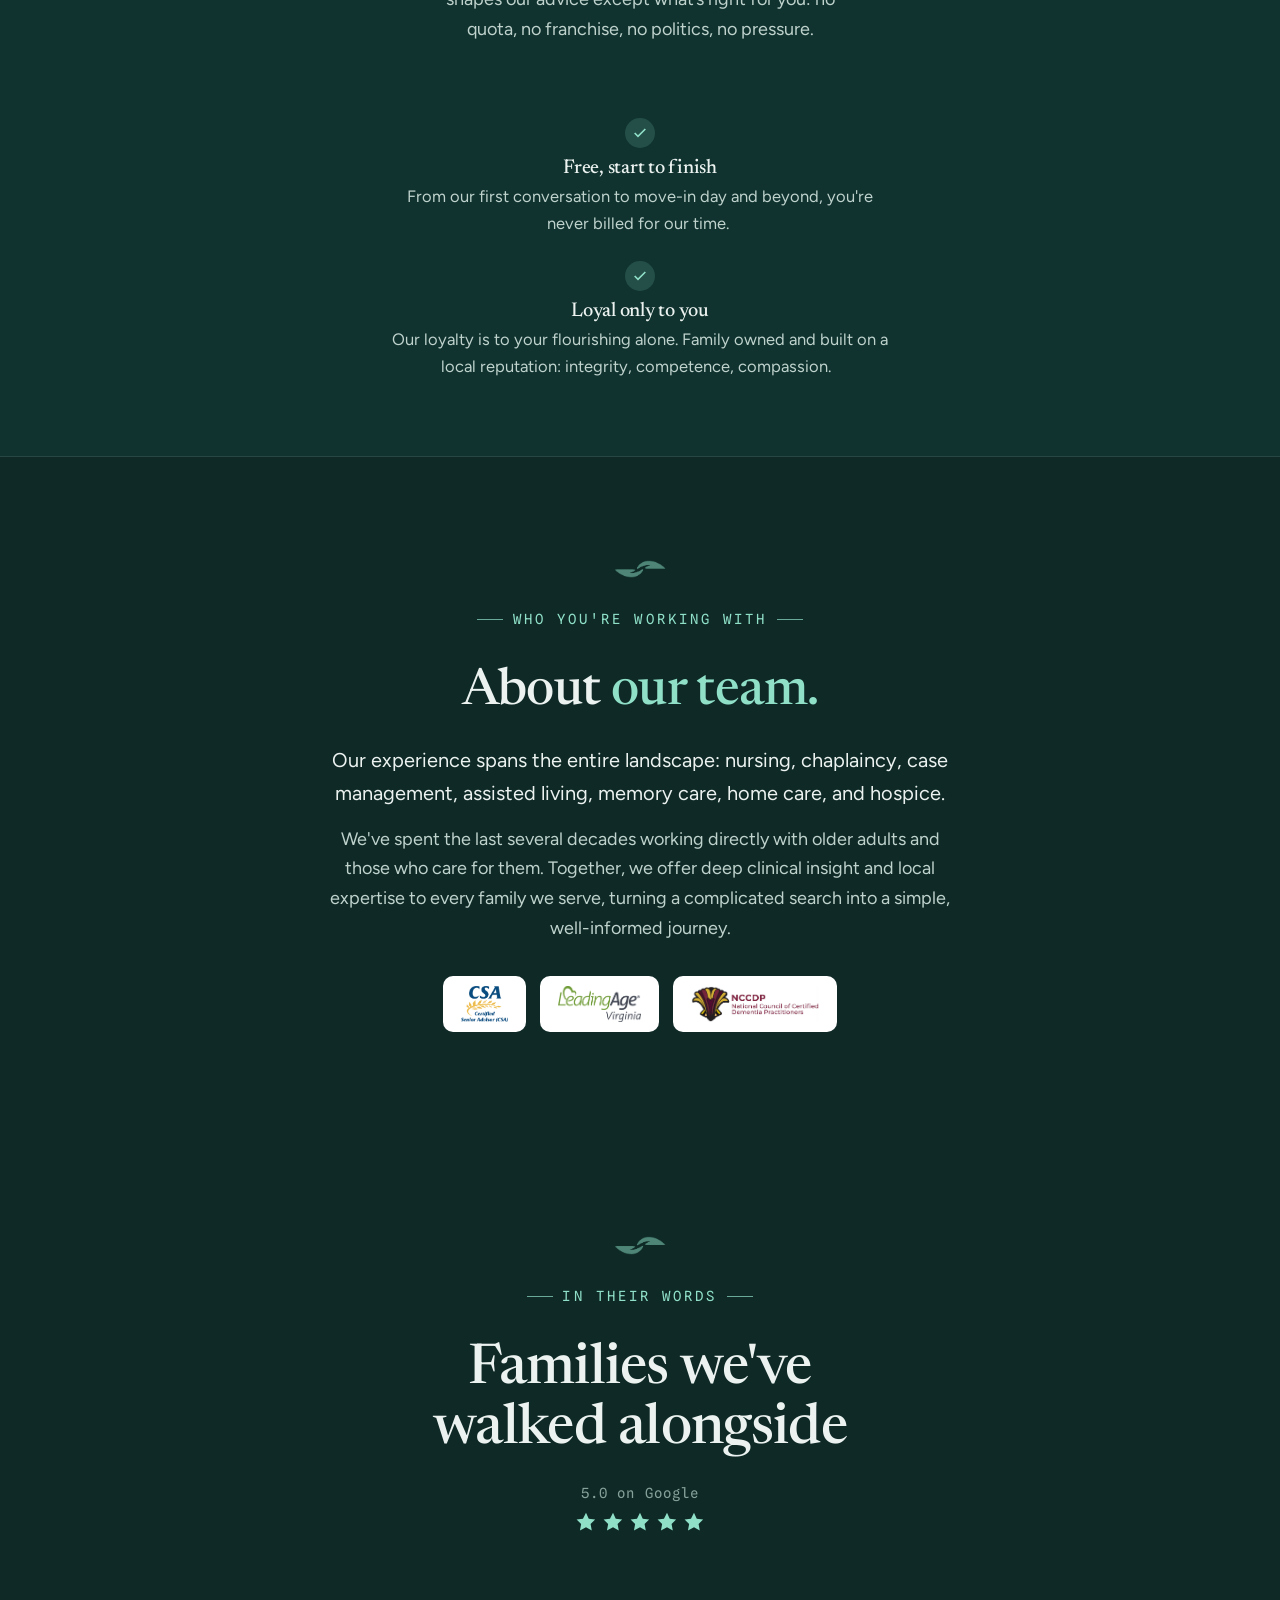
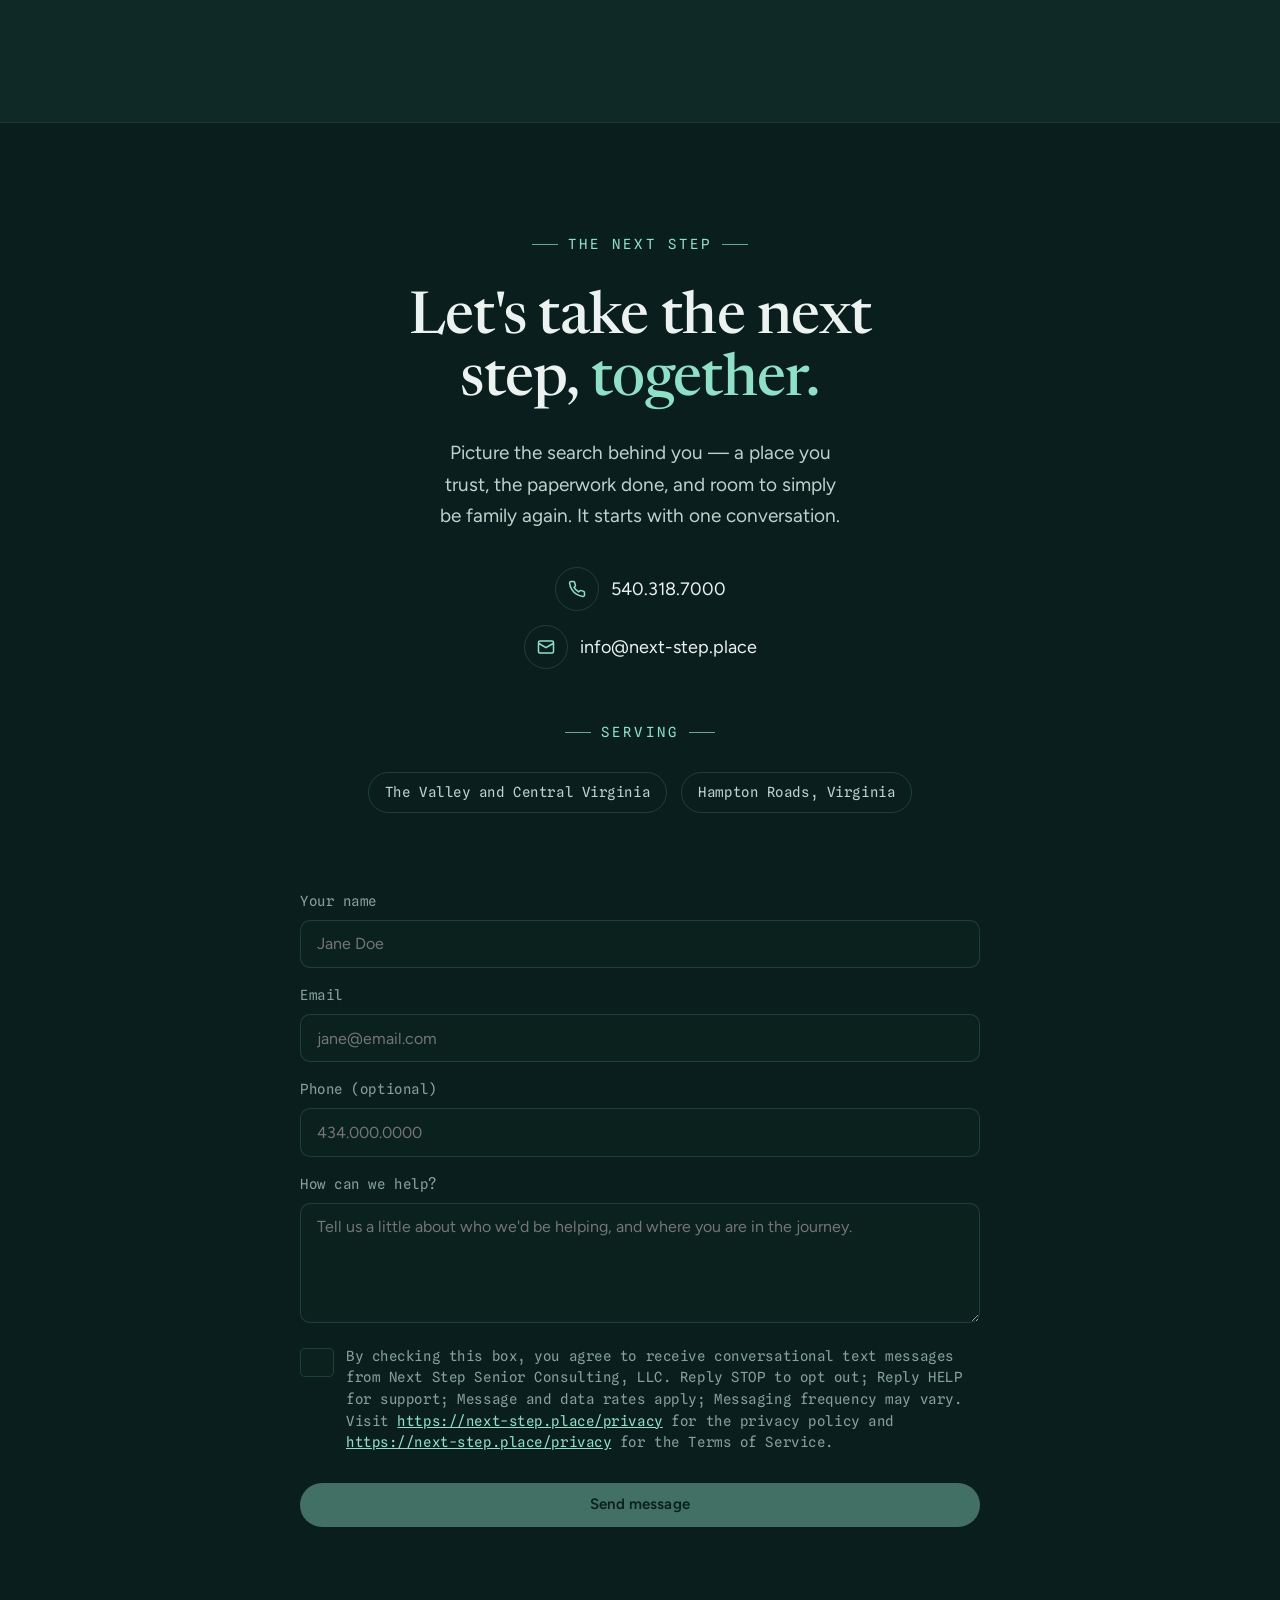
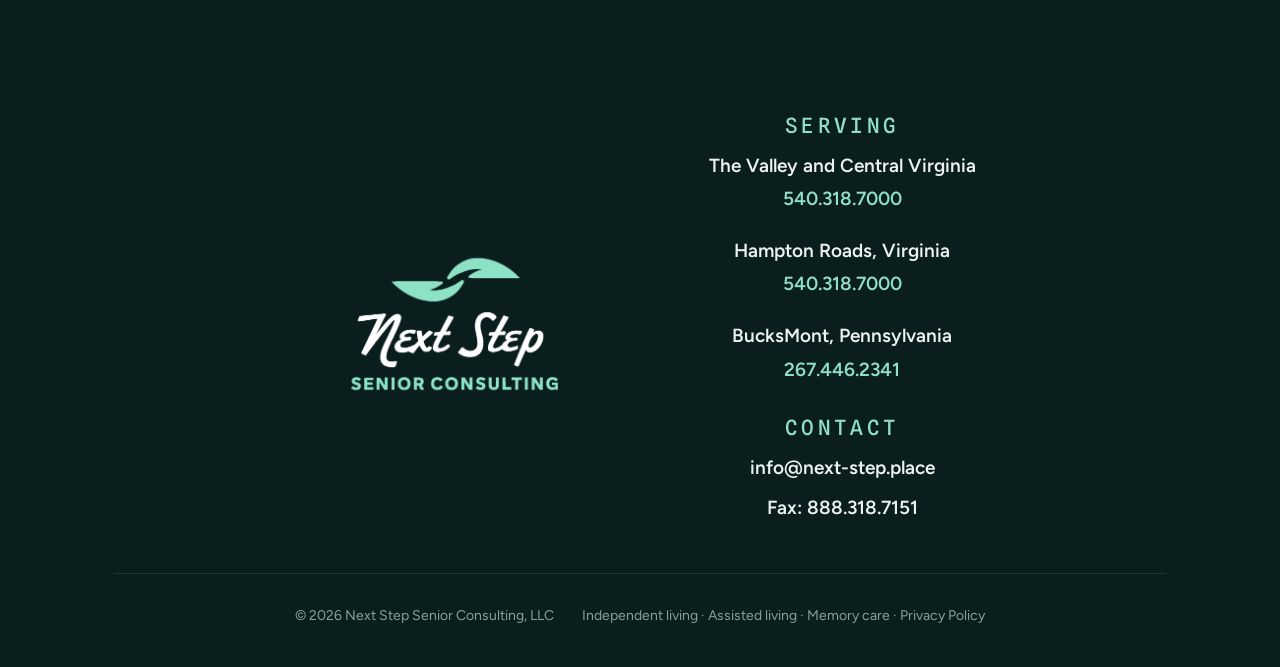
==== commit 04ae2800: "Add Hampton Roads, Virginia service area; center layout site-wide - Homepage footer Serving: add Ham" ====
--- a/index.html
+++ b/index.html
@@ -8,7 +8,7 @@
 <link rel="canonical" href="https://next-step.place/" />
 <meta property="og:type" content="website" />
 <meta property="og:url" content="https://next-step.place/" />
-<meta property="og:title" content="Next Step Senior Consulting — Free Senior Living Guidance in The Valley and Central Virginia" />
+<meta property="og:title" content="Next Step Senior Consulting — Free Senior Living Guidance in The Valley, Central Virginia, and Hampton Roads" />
 <meta property="og:description" content="Honest, free guidance through local senior living options. Let us bring calm and clarity to this complex decision." />
 <meta property="og:image" content="https://next-step.place/assets/photo-hero-consult.webp" />
 <link rel="icon" href="assets/mark.png" />
@@ -254,10 +254,11 @@
             <a href="mailto:info@next-step.place?bcc=keith@next-step.place"><span class="ic"><svg width="18" height="18" viewBox="0 0 24 24" fill="none" stroke="currentColor" stroke-width="2"><rect x="2" y="4" width="20" height="16" rx="2"/><path d="m2 7 10 6 10-6"/></svg></span>info@next-step.place</a>
           </div>
 
-          <div style="margin-top:2.4em">
+          <div class="contact-serving" style="margin-top:2.4em">
             <span class="eyebrow">Serving</span>
             <div class="loc-list">
               <span class="loc-chip">The Valley and Central Virginia</span>
+              <span class="loc-chip">Hampton Roads, Virginia</span>
             </div>
           </div>
         </div>
@@ -316,6 +317,11 @@
             <a class="footer-phone" href="tel:15403187000">540.318.7000</a>
           </div>
           <div class="footer-pair">
+            <p>Hampton Roads, Virginia</p>
+            <!-- TODO: replace with Hampton Roads 757 number -->
+            <a class="footer-phone" href="tel:15403187000">540.318.7000</a>
+          </div>
+          <div class="footer-pair">
             <p>BucksMont, Pennsylvania</p>
             <a class="footer-phone" href="tel:12674462341">267.446.2341</a>
           </div>
--- a/styles.css
+++ b/styles.css
@@ -547,3 +547,76 @@
   .stack-kicker{column-gap:.3em;padding:22px 16px}
   .stack-kicker .k-label,.stack-kicker .k-value{font-size:calc(21px * var(--scale))}
 }
+
+/* ============================================================
+   Centered layout (site-wide alignment pass)
+   Section headings, text blocks, badges, cards and footer are
+   centered on desktop and mobile. Form fields stay left-aligned
+   for readability but the form itself is centered.
+   ============================================================ */
+/* Eyebrows get a matching trailing rule so they read balanced when centered */
+.eyebrow::after{content:"";width:26px;height:1px;background:var(--accent);opacity:.7}
+.section-emblem{margin-left:auto;margin-right:auto}
+
+/* Hero */
+.hero-copy{text-align:center;display:flex;flex-direction:column;align-items:center}
+.hero .cta-row{justify-content:center}
+.hero-tagline{justify-content:center}
+
+/* Problem + About (shared .problem-body) */
+.problem-body{margin-inline:auto;text-align:center}
+.problem-body p:not(.point){margin-inline:auto}
+.credential-badges{justify-content:center}
+
+/* How it works */
+.how-head{justify-content:center;text-align:center}
+.steps{max-width:760px;margin-inline:auto}
+.step{grid-template-columns:1fr;gap:10px;text-align:center;justify-items:center}
+.step .num{padding-top:0}
+.step .point,.step .more{margin-inline:auto}
+
+/* Value stack */
+.stack-head{flex-direction:column;align-items:center;text-align:center}
+.stack-head-text{margin-inline:auto}
+.stack-head-photo{margin:0 auto}
+
+/* Why free */
+.free-inner{grid-template-columns:1fr;justify-items:center;text-align:center;max-width:760px;margin-inline:auto}
+.free-band .detail{margin-inline:auto}
+.free-points{justify-items:center}
+.free-point{grid-template-columns:1fr;justify-items:center;gap:10px}
+.free-point p{margin-inline:auto}
+
+/* Contact */
+.contact-grid{grid-template-columns:1fr;justify-items:center;max-width:680px;margin-inline:auto}
+.contact-grid > div{width:100%}
+.contact-grid > .reveal:first-child{text-align:center}
+.contact .lede{margin-inline:auto}
+.contact-direct{justify-items:center}
+.loc-list{justify-content:center}
+.contact-motif{display:none}
+
+/* Footer */
+.footer-bottom{justify-content:center;text-align:center;column-gap:28px}
+
+@media (max-width:760px){
+  .stack-head{align-items:center}
+  .stack-row{justify-items:center;text-align:center}
+  .stack-burden{padding-left:0;border-left:none}
+  .stack-do{justify-content:center}
+  .footer-bottom{flex-direction:column;align-items:center;gap:8px}
+}
+
+/* Blog, article and privacy pages: centered page heads and content columns */
+.blog-hero .wrap,.legal-hero .wrap,.article-hero .wrap{text-align:center}
+.blog-hero .wrap h1,.blog-hero .wrap p,.article-hero .wrap h1{margin-inline:auto}
+.wrap .post-card{margin-inline:auto;text-align:center;justify-items:center}
+.wrap .post-card .excerpt{margin-inline:auto}
+.wrap .article-body{margin-inline:auto}
+.article-body .article-cta{text-align:center}
+.article-body .article-cta p{margin-inline:auto}
+.article-cta .cta-row-article{justify-content:center}
+@media (max-width:560px){
+  .eyebrow{letter-spacing:.16em;gap:.55em}
+  .eyebrow::before,.eyebrow::after{width:16px}
+}
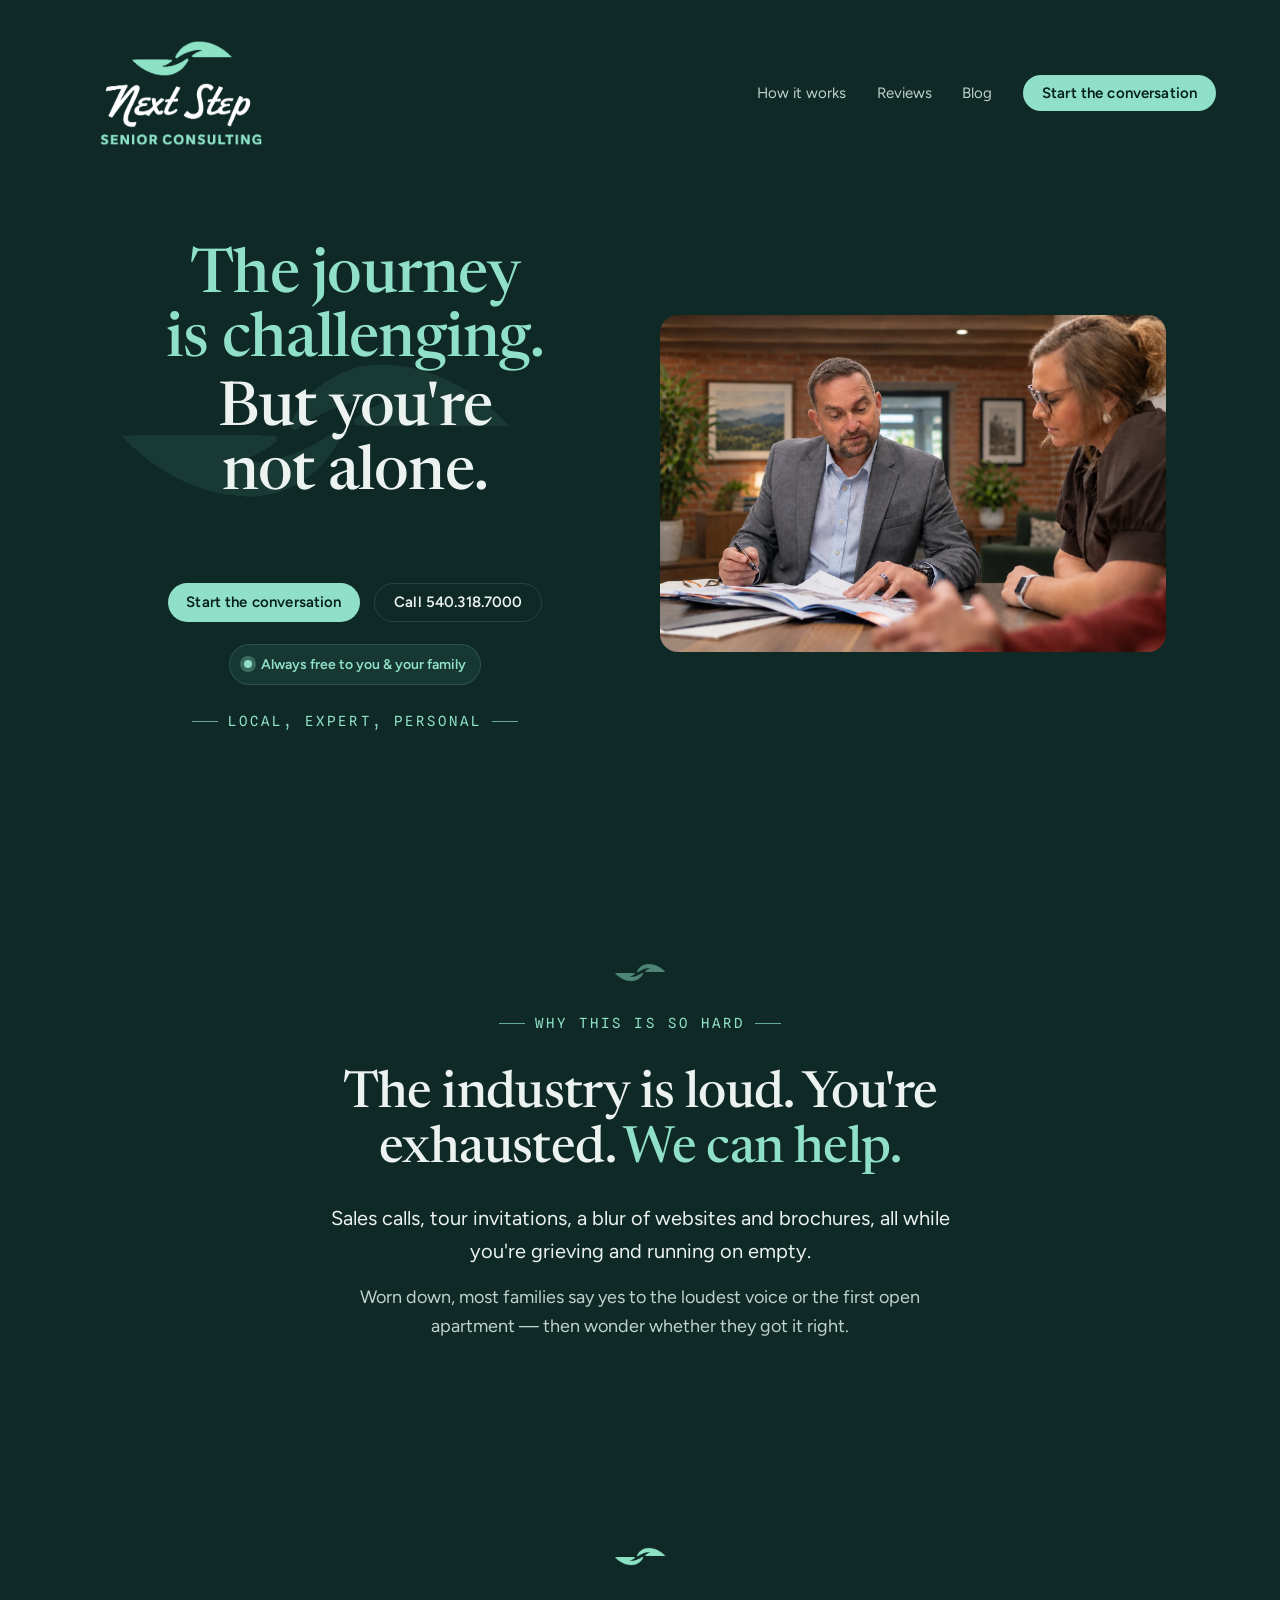
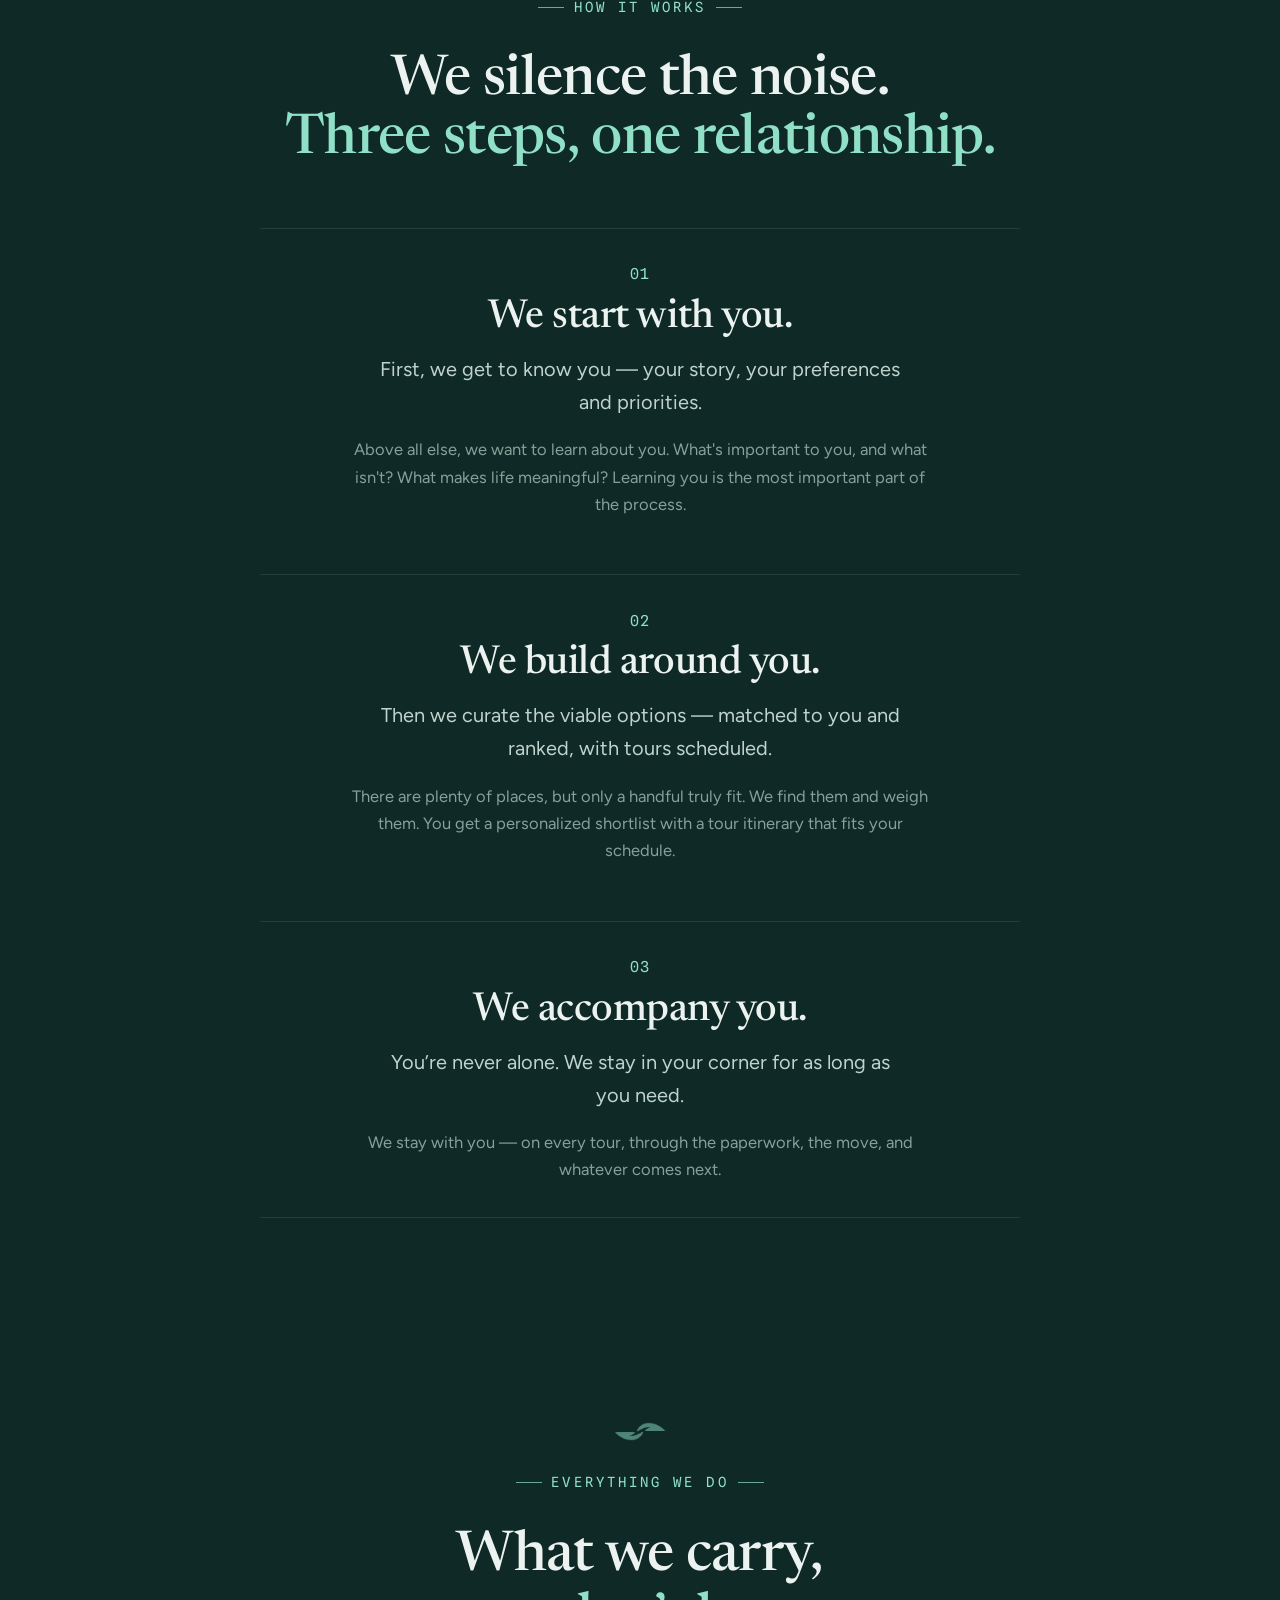
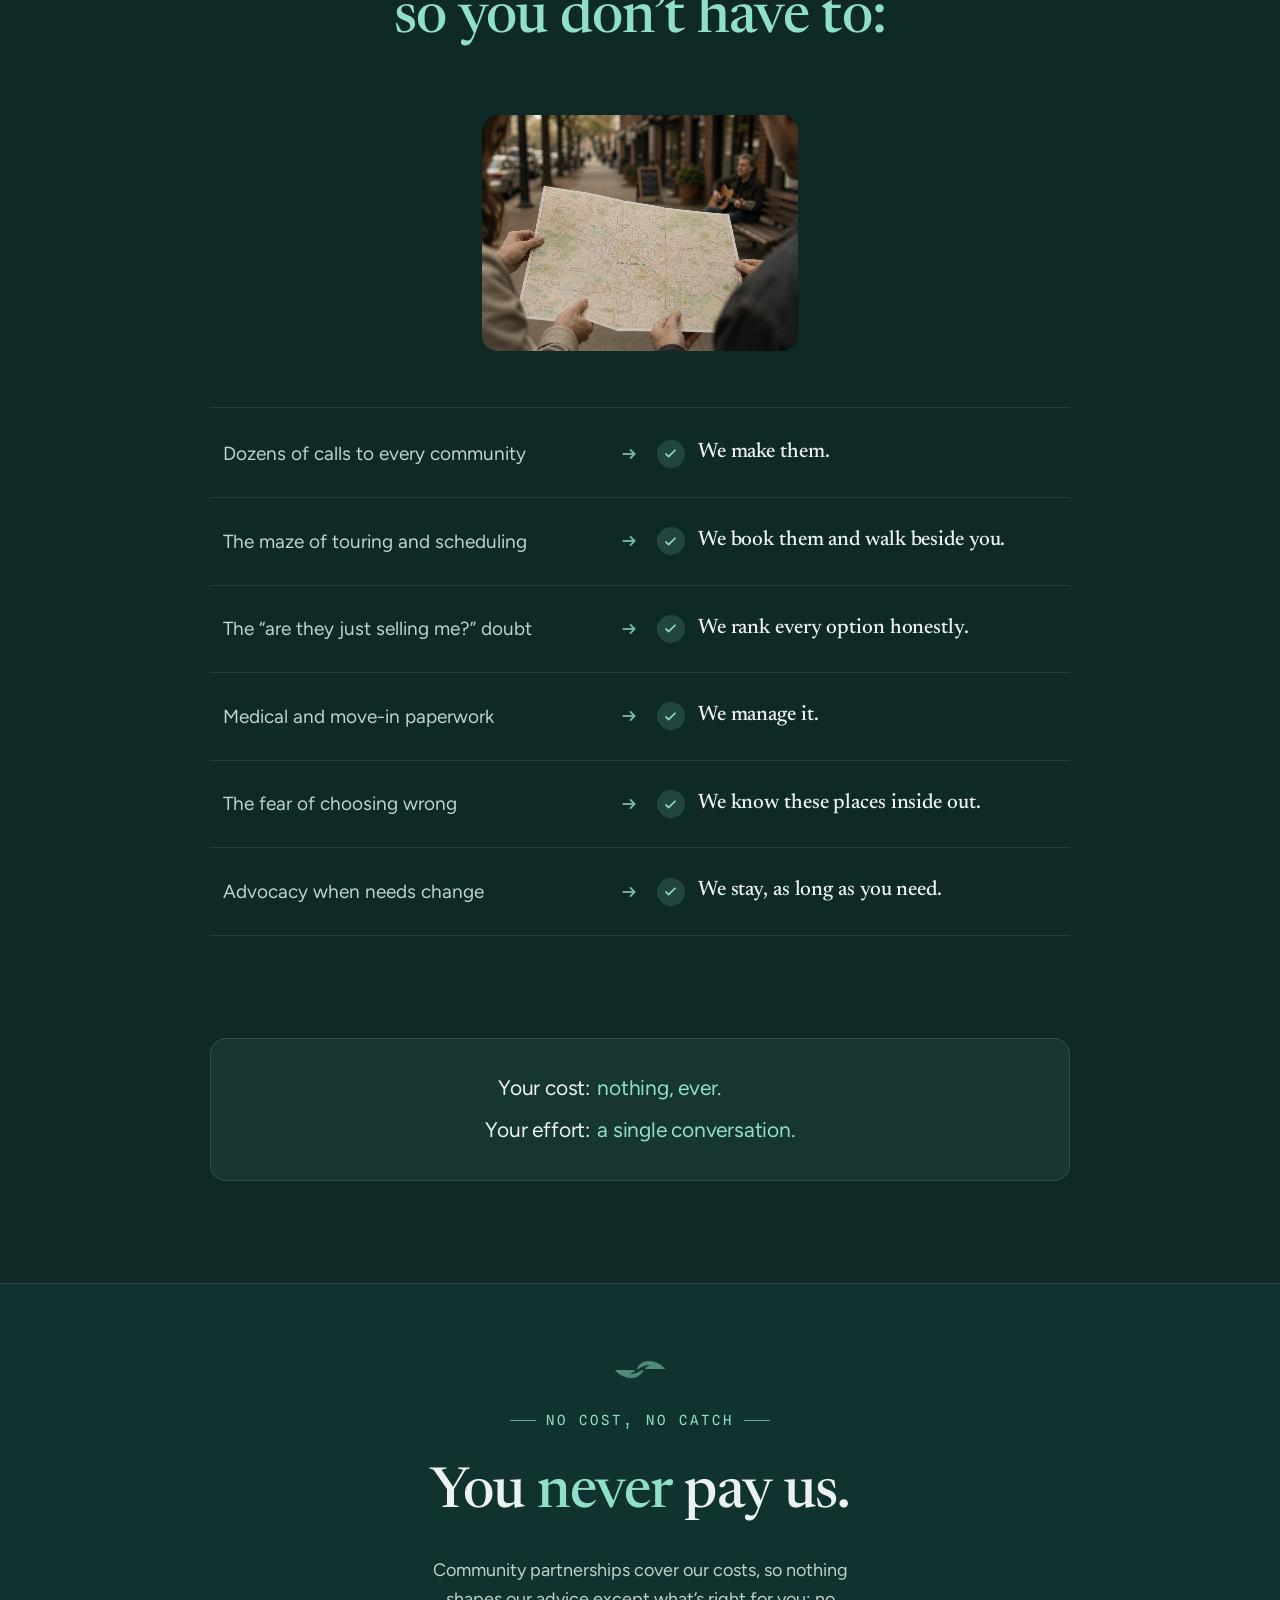
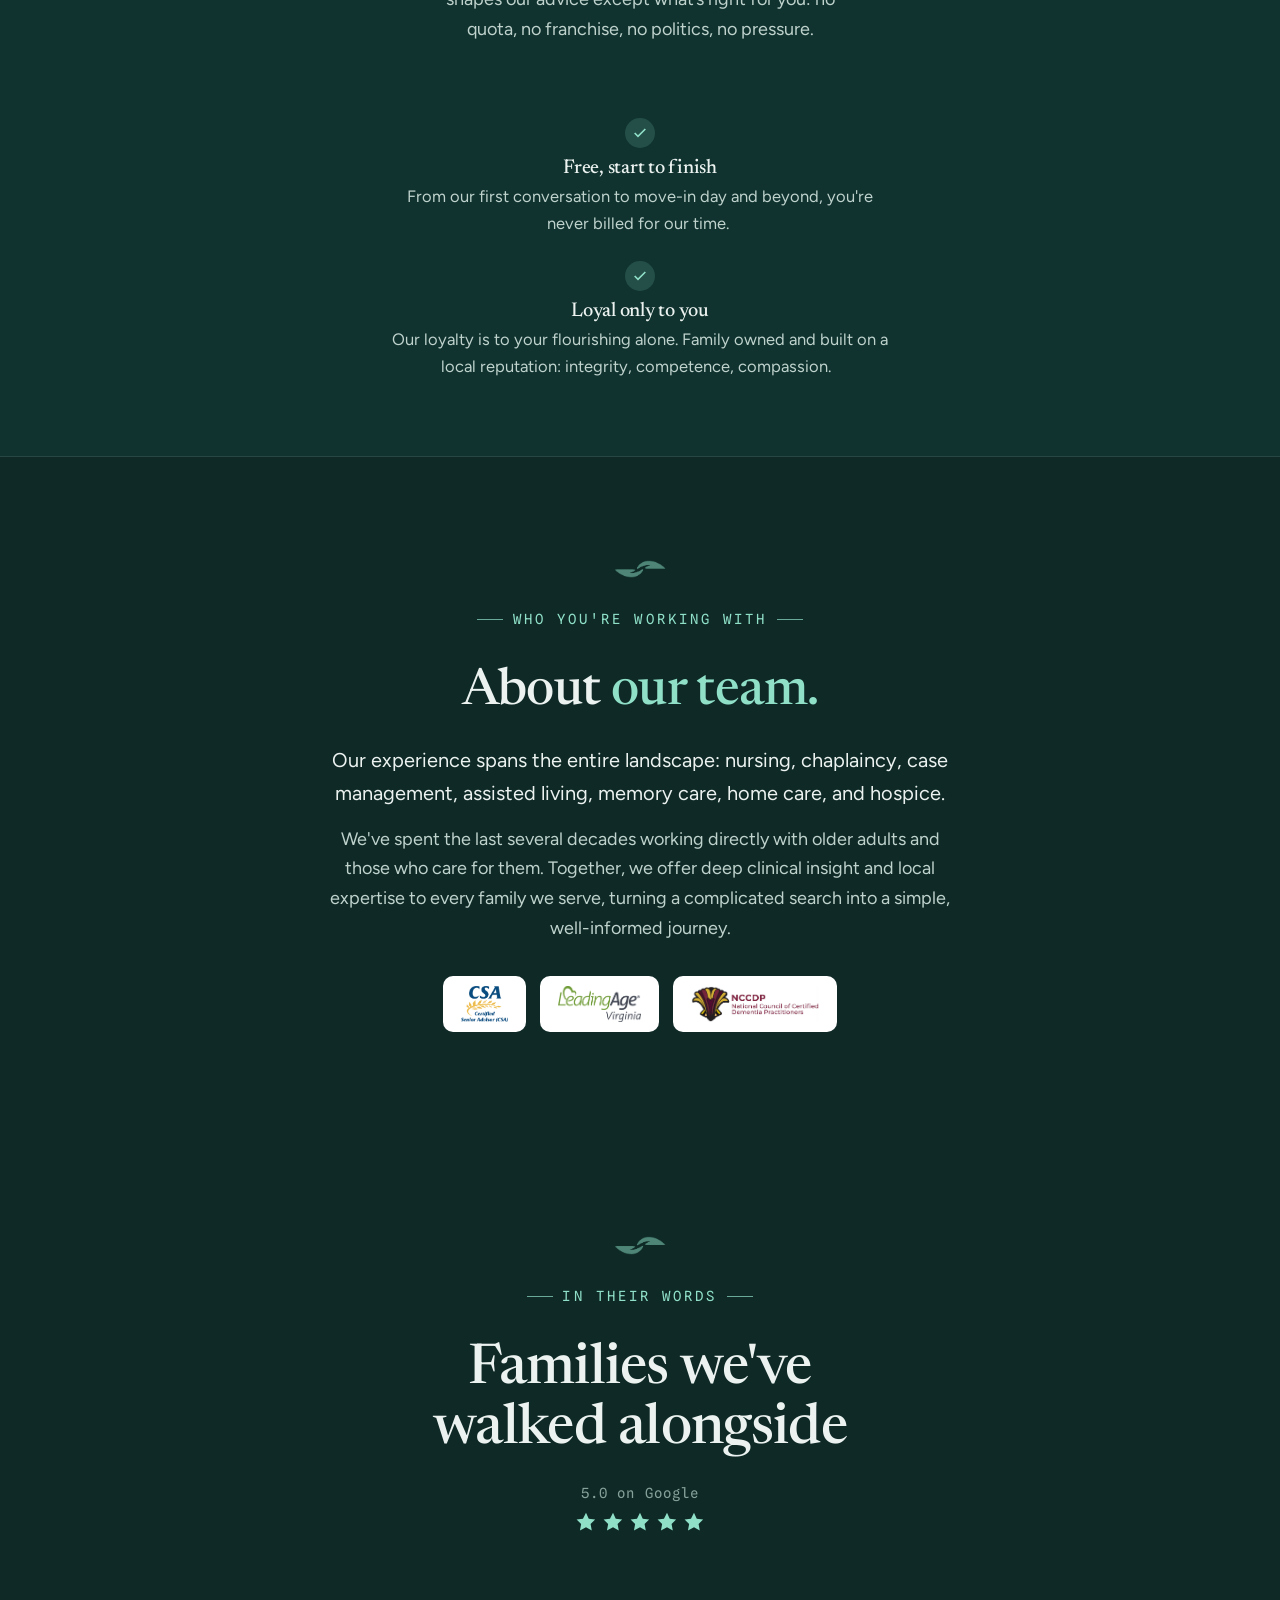
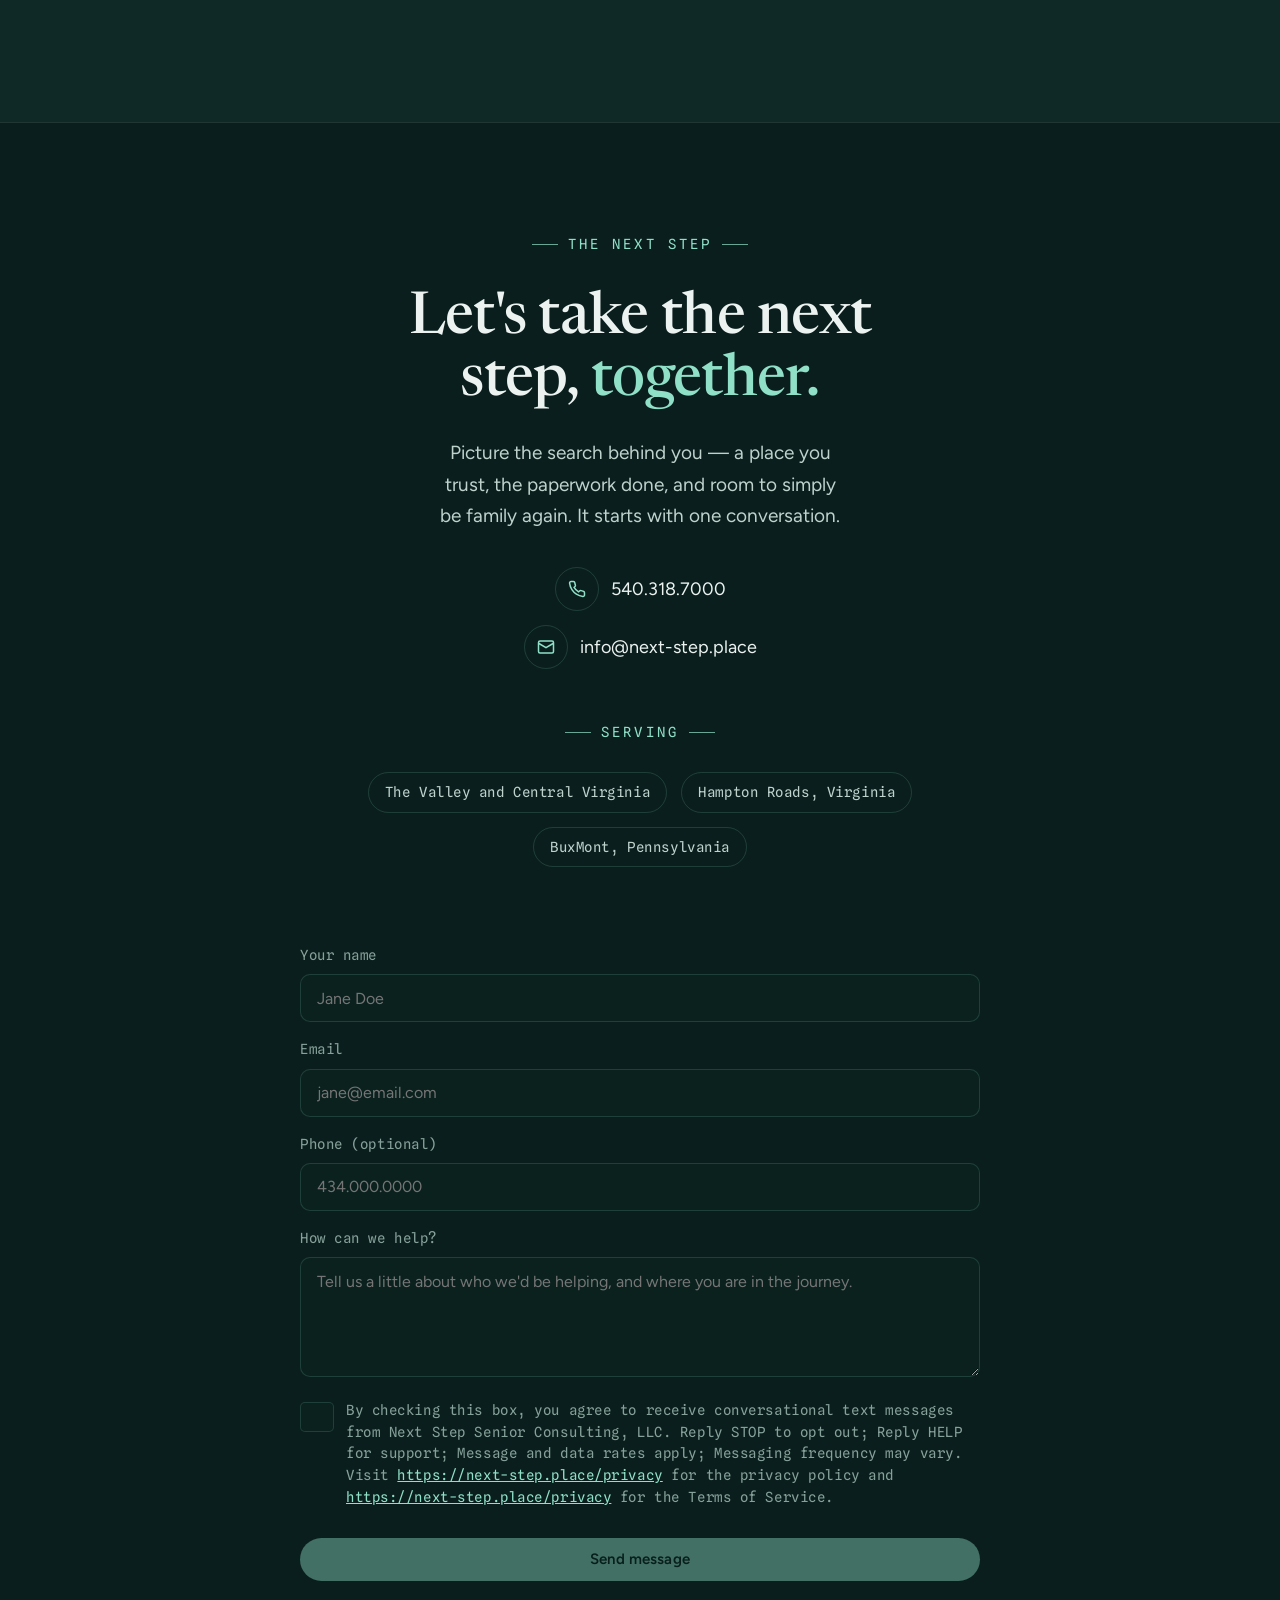
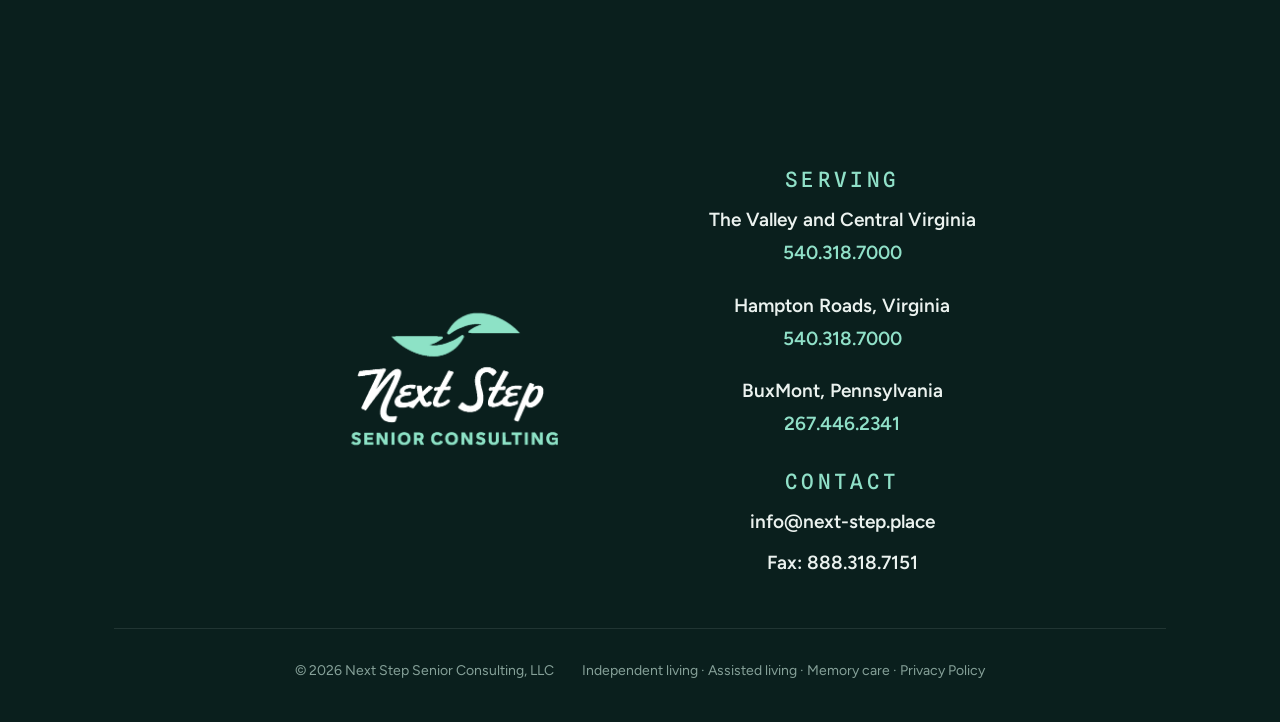
==== commit 723101d3: "Add BuxMont, PA service area with 267 number" ====
--- a/index.html
+++ b/index.html
@@ -8,7 +8,7 @@
 <link rel="canonical" href="https://next-step.place/" />
 <meta property="og:type" content="website" />
 <meta property="og:url" content="https://next-step.place/" />
-<meta property="og:title" content="Next Step Senior Consulting — Free Senior Living Guidance in The Valley, Central Virginia, and Hampton Roads" />
+<meta property="og:title" content="Next Step Senior Consulting — Free Senior Living Guidance in The Valley and Central Virginia, Hampton Roads, and BuxMont, Pennsylvania" />
 <meta property="og:description" content="Honest, free guidance through local senior living options. Let us bring calm and clarity to this complex decision." />
 <meta property="og:image" content="https://next-step.place/assets/photo-hero-consult.webp" />
 <link rel="icon" href="assets/mark.png" />
@@ -259,6 +259,7 @@
             <div class="loc-list">
               <span class="loc-chip">The Valley and Central Virginia</span>
               <span class="loc-chip">Hampton Roads, Virginia</span>
+              <span class="loc-chip">BuxMont, Pennsylvania</span>
             </div>
           </div>
         </div>
@@ -322,7 +323,7 @@
             <a class="footer-phone" href="tel:15403187000">540.318.7000</a>
           </div>
           <div class="footer-pair">
-            <p>BucksMont, Pennsylvania</p>
+            <p>BuxMont, Pennsylvania</p>
             <a class="footer-phone" href="tel:12674462341">267.446.2341</a>
           </div>
         </div>
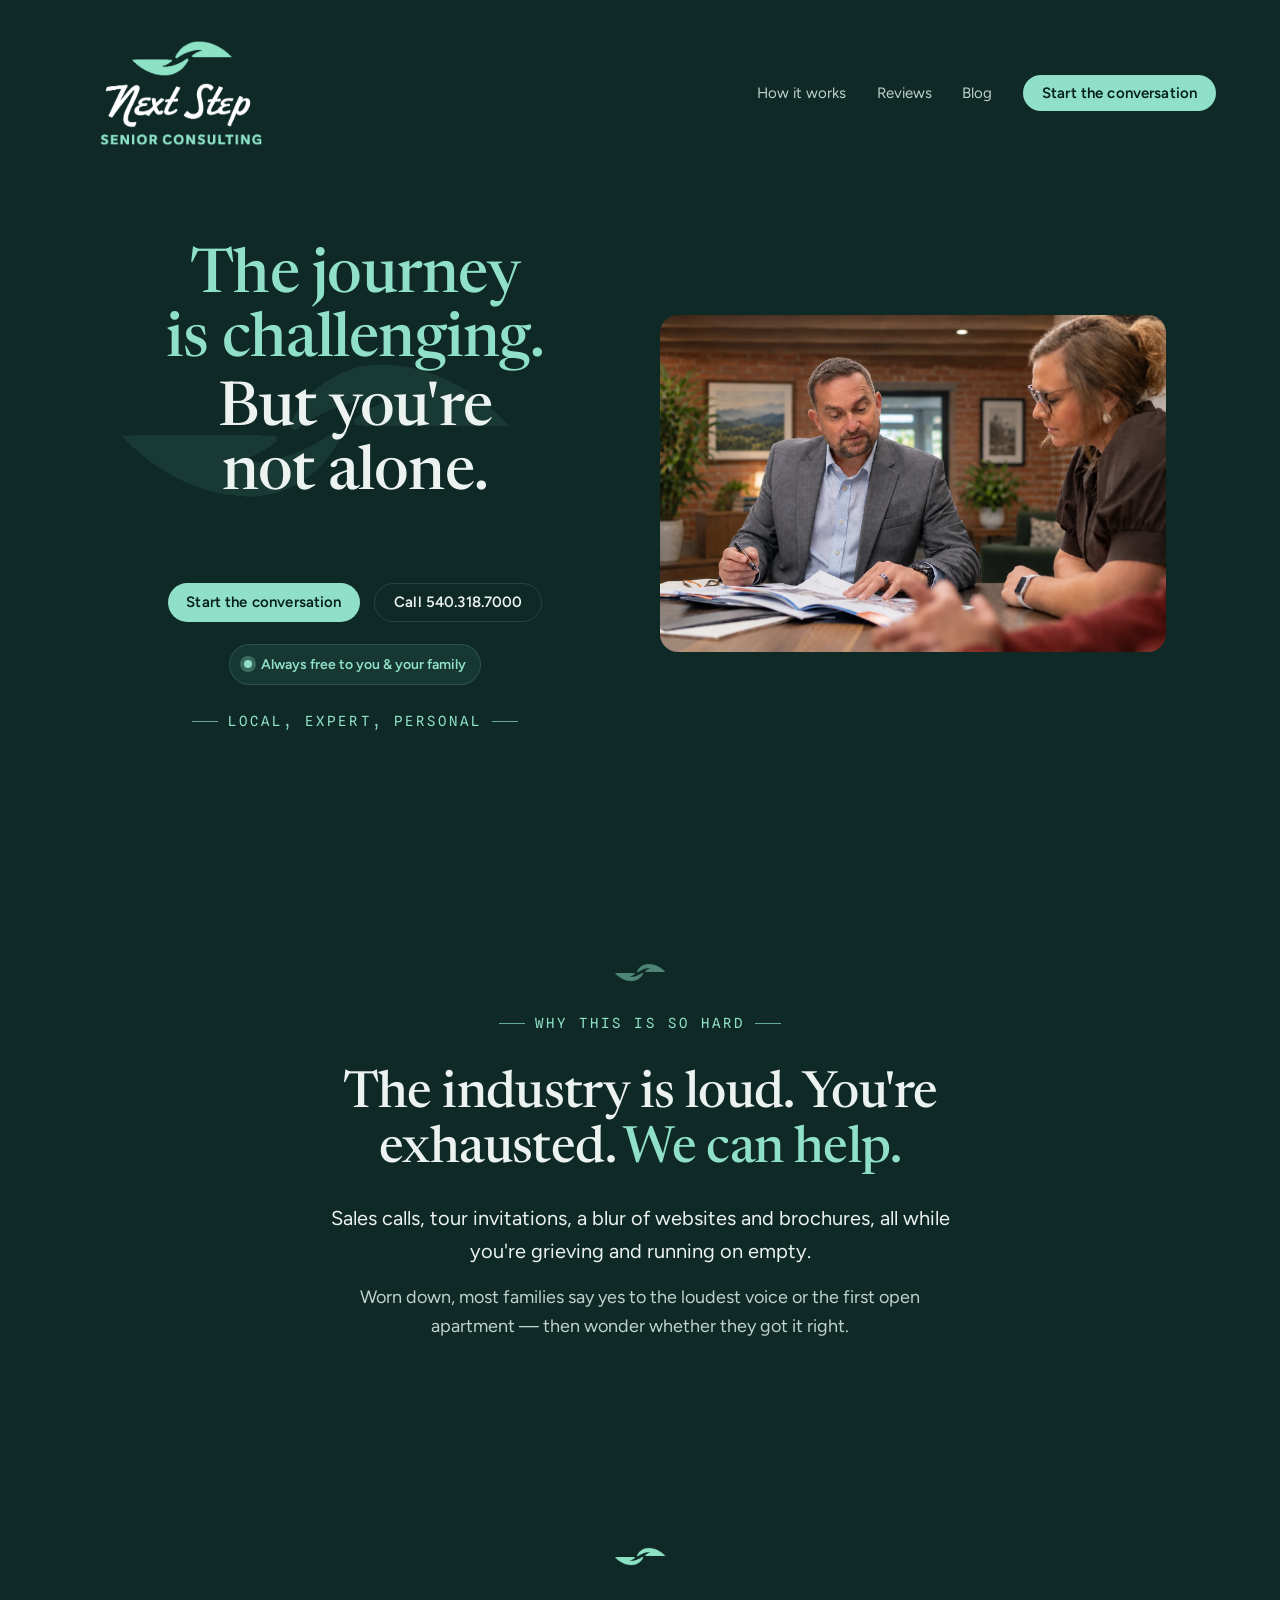
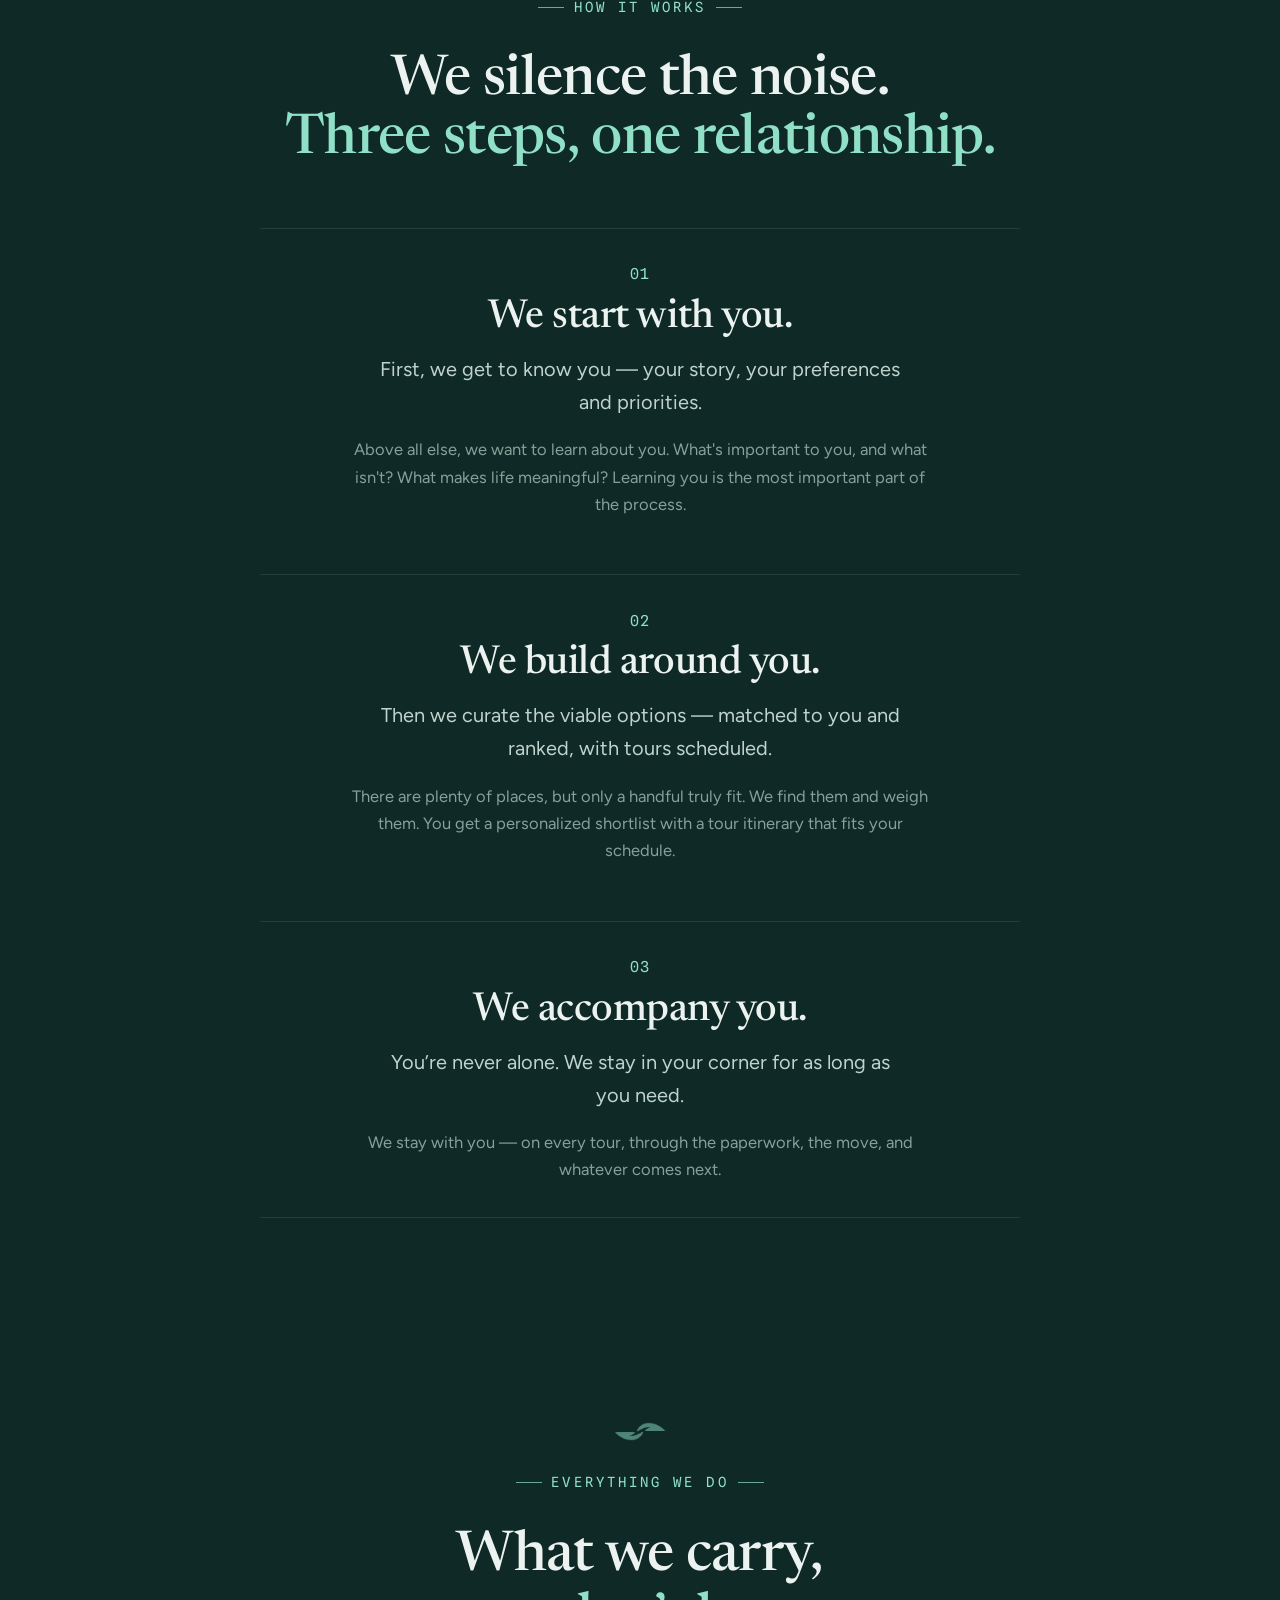
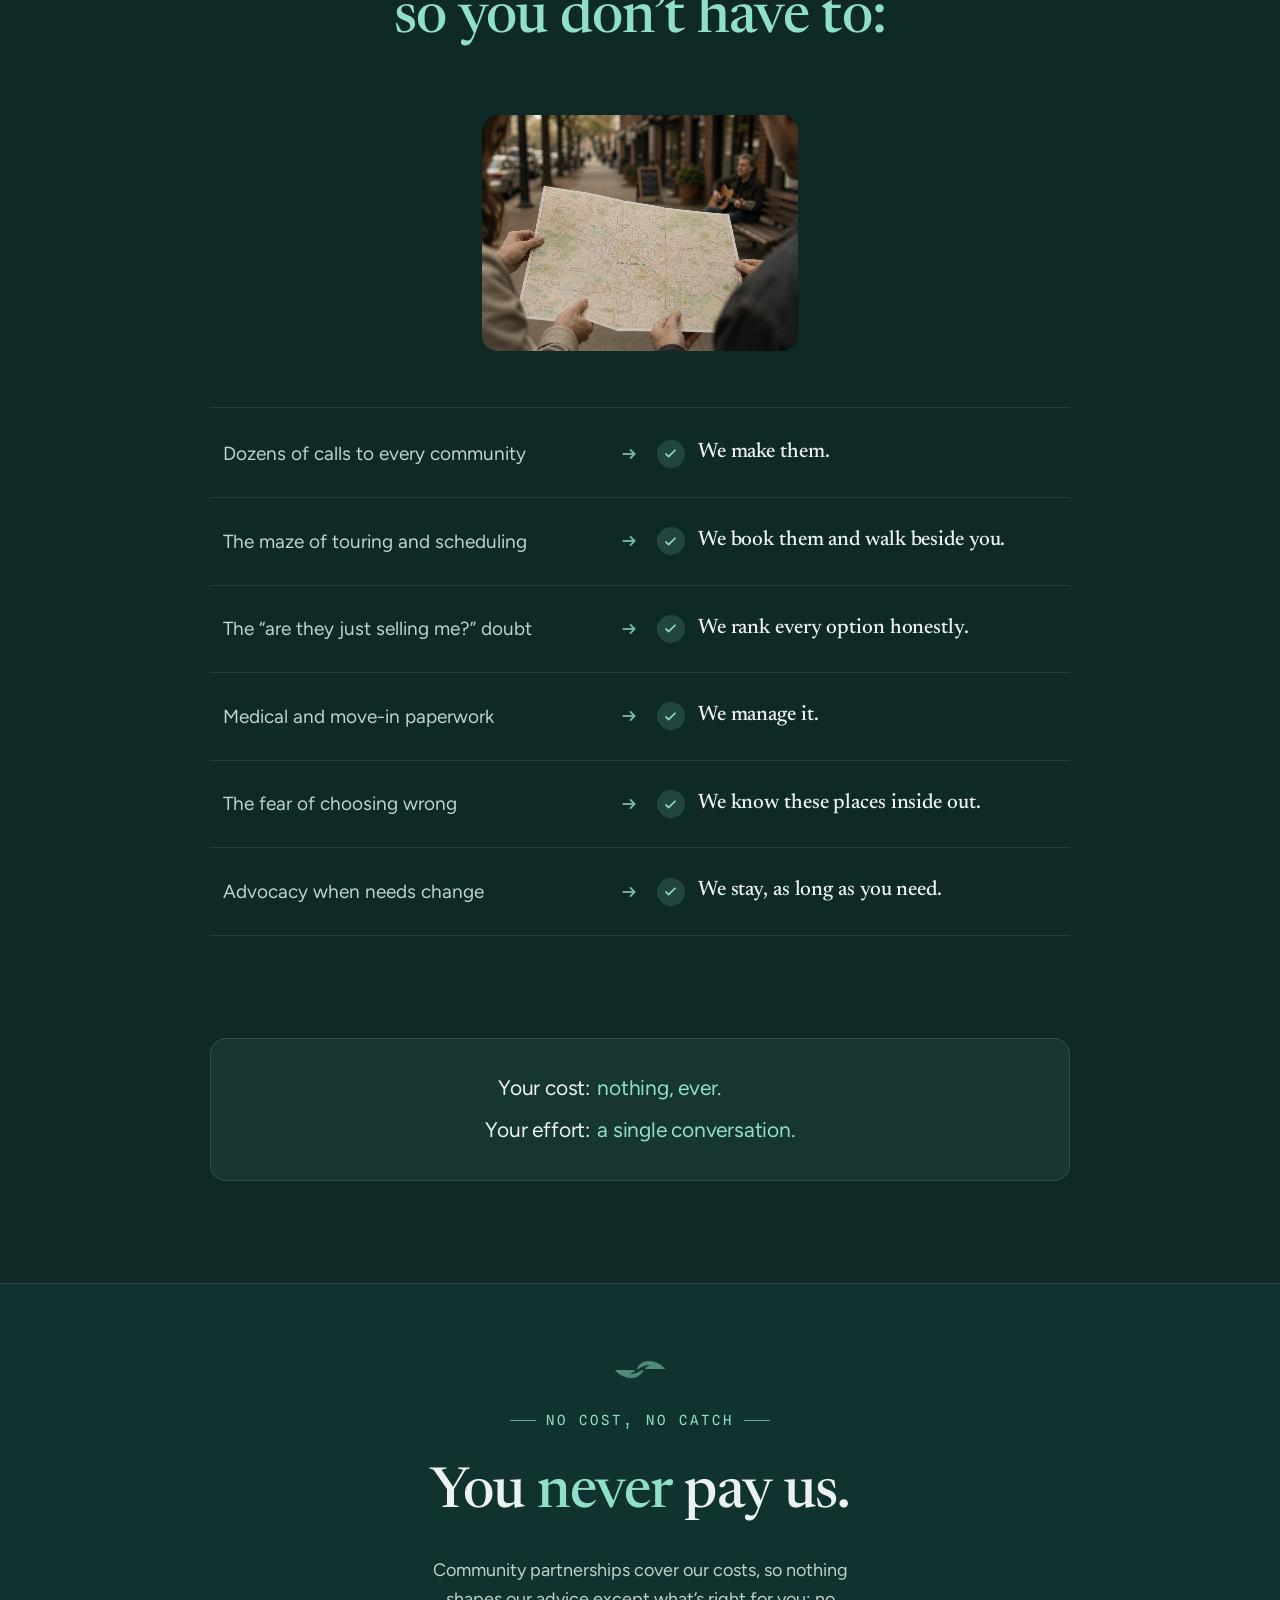
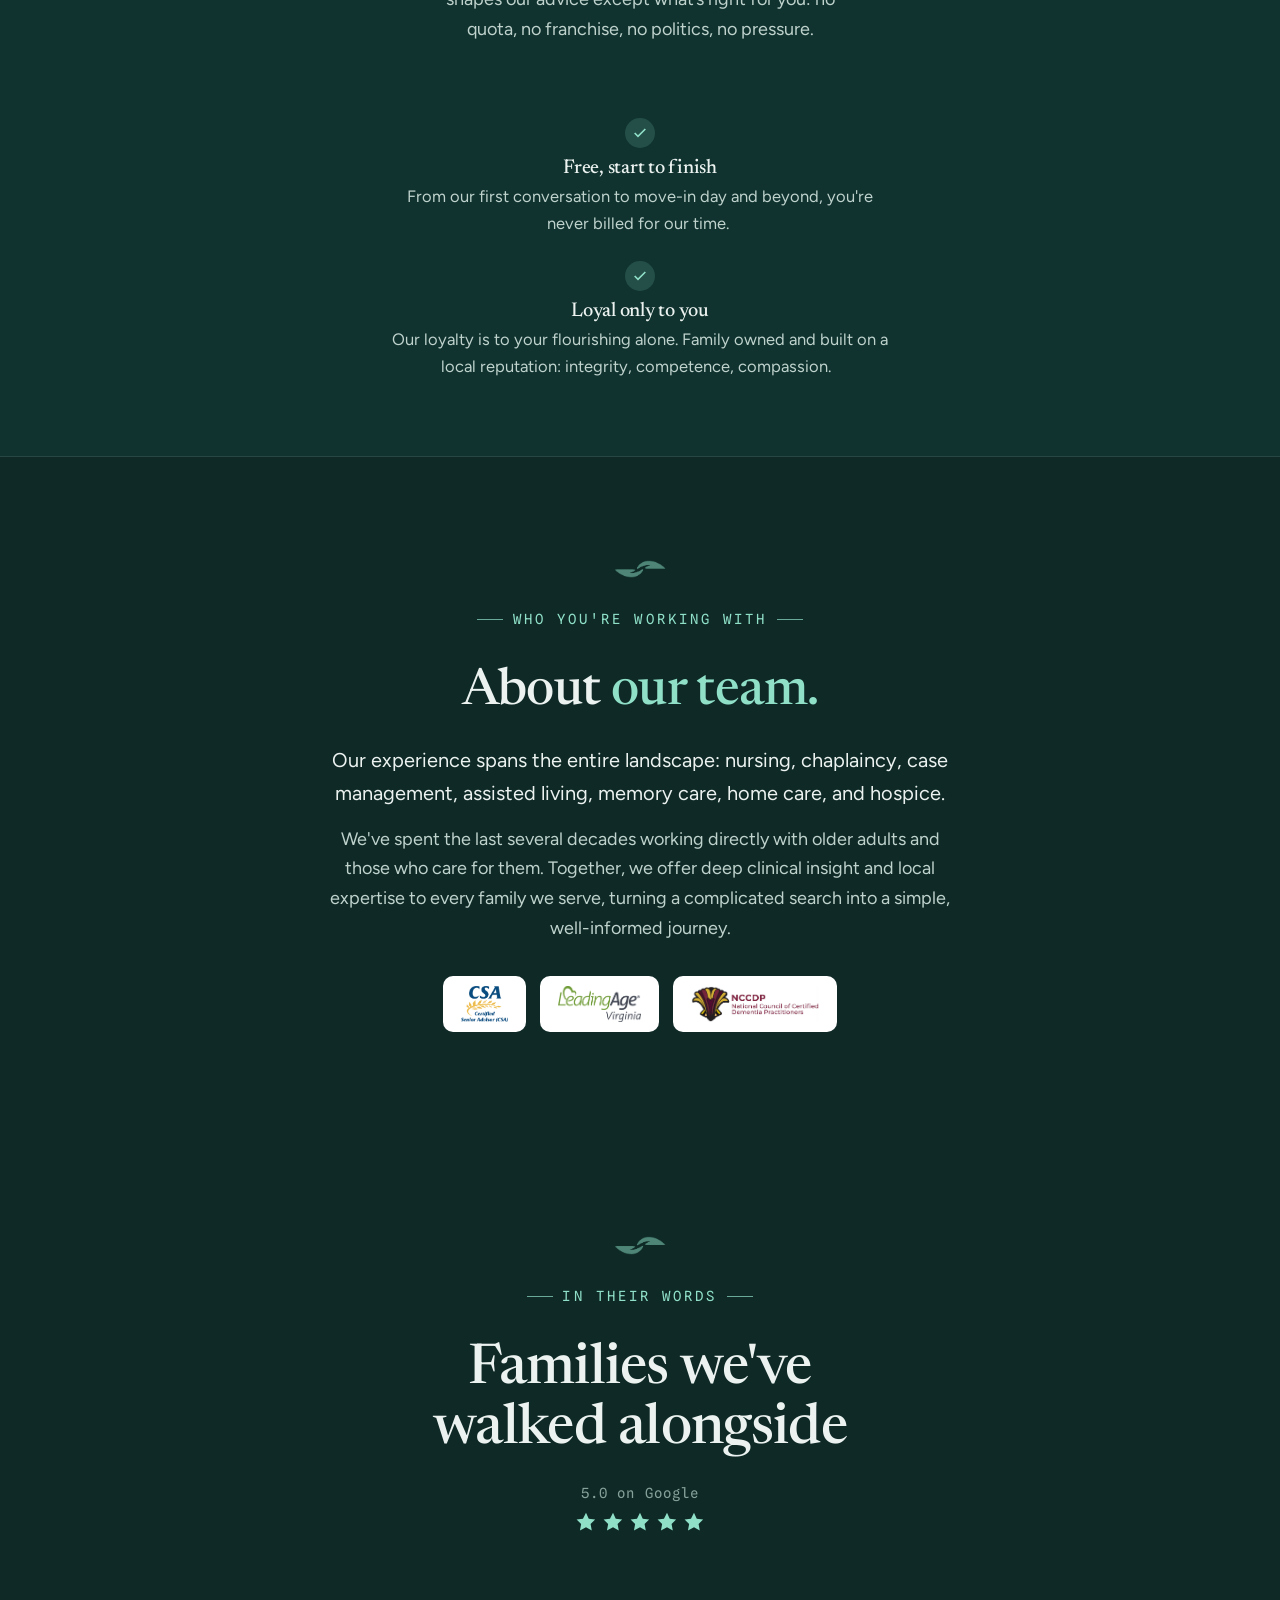
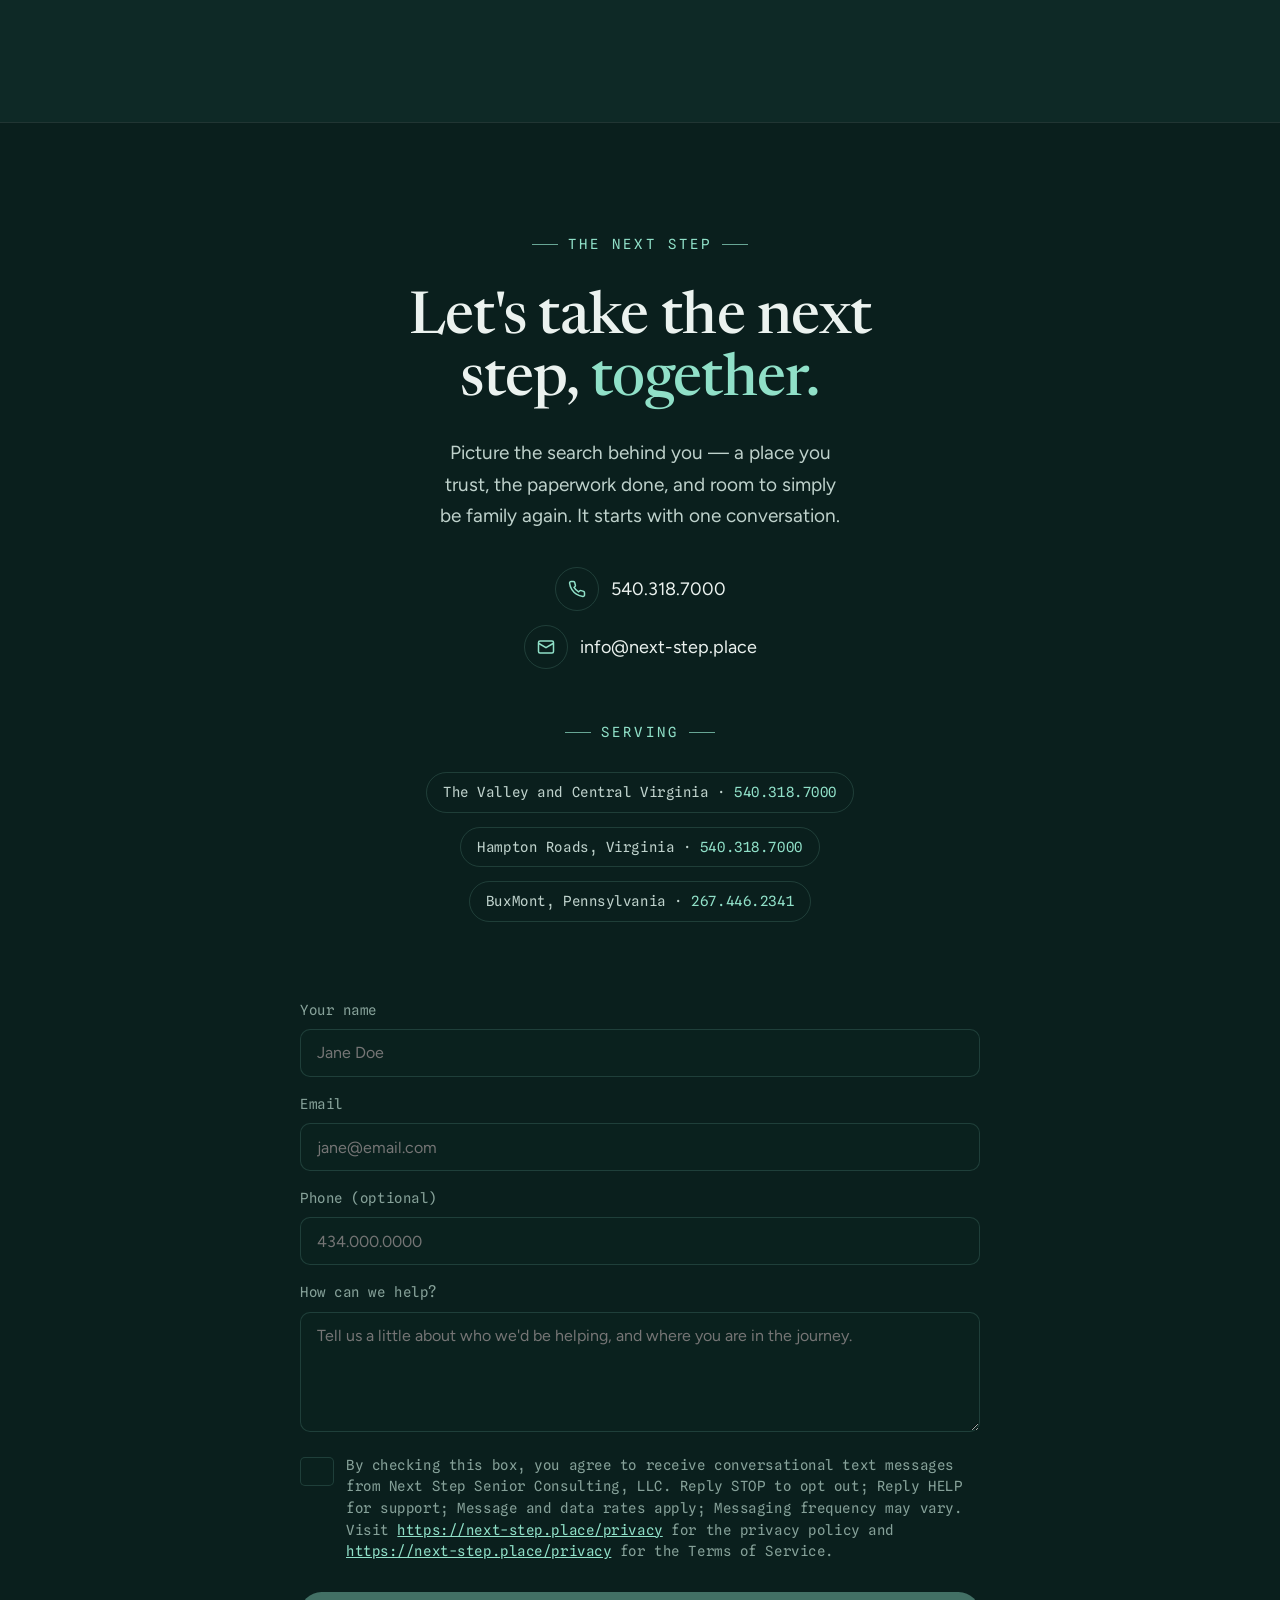
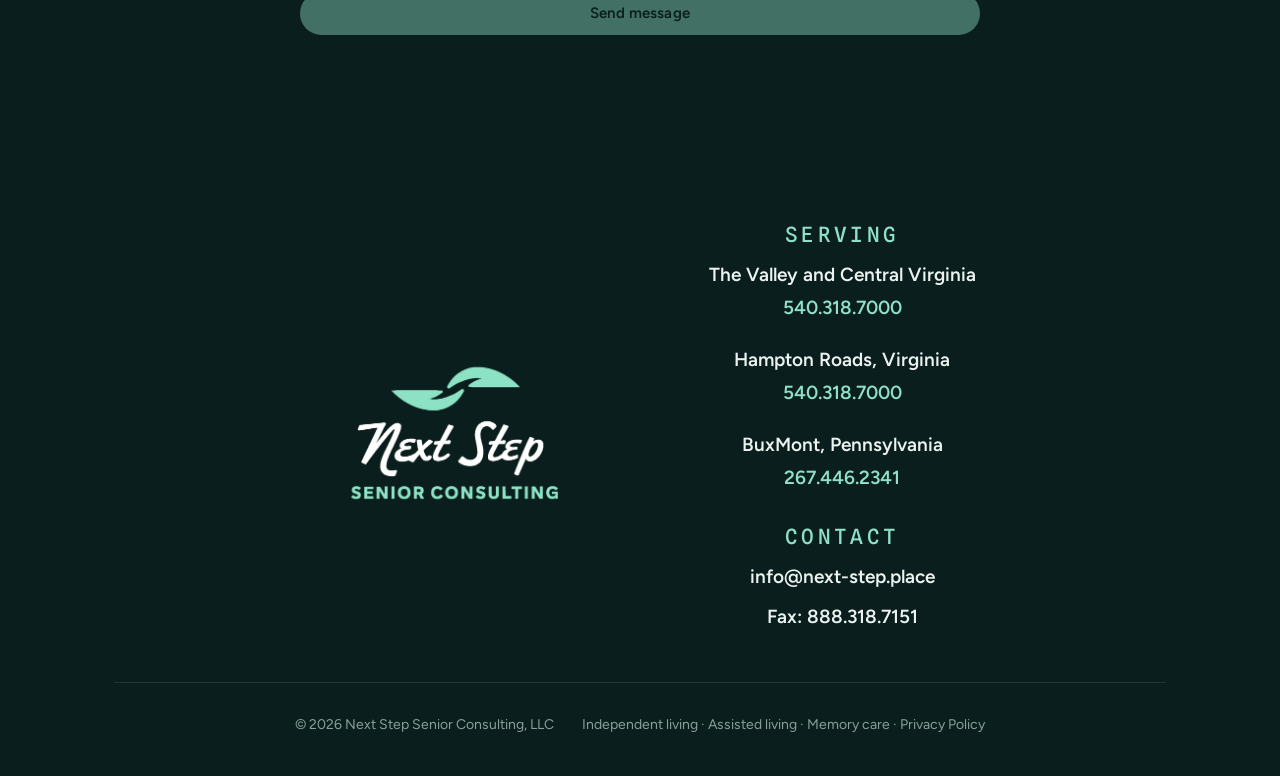
==== commit 337665ca: "Add phone numbers to each service region" ====
--- a/index.html
+++ b/index.html
@@ -257,9 +257,9 @@
           <div class="contact-serving" style="margin-top:2.4em">
             <span class="eyebrow">Serving</span>
             <div class="loc-list">
-              <span class="loc-chip">The Valley and Central Virginia</span>
-              <span class="loc-chip">Hampton Roads, Virginia</span>
-              <span class="loc-chip">BuxMont, Pennsylvania</span>
+              <span class="loc-chip">The Valley and Central Virginia · <a href="tel:15403187000">540.318.7000</a></span>
+              <span class="loc-chip">Hampton Roads, Virginia · <a href="tel:15403187000">540.318.7000</a></span>
+              <span class="loc-chip">BuxMont, Pennsylvania · <a href="tel:12674462341">267.446.2341</a></span>
             </div>
           </div>
         </div>
@@ -319,7 +319,6 @@
           </div>
           <div class="footer-pair">
             <p>Hampton Roads, Virginia</p>
-            <!-- TODO: replace with Hampton Roads 757 number -->
             <a class="footer-phone" href="tel:15403187000">540.318.7000</a>
           </div>
           <div class="footer-pair">
--- a/styles.css
+++ b/styles.css
@@ -352,6 +352,8 @@
   border:1px solid var(--line);border-radius:999px;
   padding:.55em 1.15em;
 }
+.loc-chip a{color:var(--mint);white-space:nowrap}
+.loc-chip a:hover{color:var(--ink)}
 
 /* ---------- Contact ---------- */
 .contact{background:var(--bg-3);border-top:1px solid var(--line-soft)}
@@ -425,11 +427,11 @@
 .footer-home .footer-top img{height:clamp(135px,15vw,192px)}
 .footer-home .footer-cols{display:flex;flex-direction:column;gap:30px}
 .footer-home .footer-col h3{font-size:calc(21px * var(--scale));margin-bottom:.6em}
-.footer-home .footer-pair{margin-bottom:1.15em}
-.footer-home .footer-pair:last-child{margin-bottom:0}
-.footer-home .footer-pair p,.footer-home .footer-pair a{margin-bottom:.1em}
-.footer-home .footer-col a.footer-phone{color:var(--mint)}
-.footer-home .footer-col a.footer-phone:hover{color:var(--ink)}
+.footer-pair{margin-bottom:1.15em}
+.footer-pair:last-child{margin-bottom:0}
+.footer-pair p,.footer-pair a{margin-bottom:.1em}
+.footer-col a.footer-phone{color:var(--mint)}
+.footer-col a.footer-phone:hover{color:var(--ink)}
 
 /* ---------- Responsive ---------- */
 @media (max-width:900px){
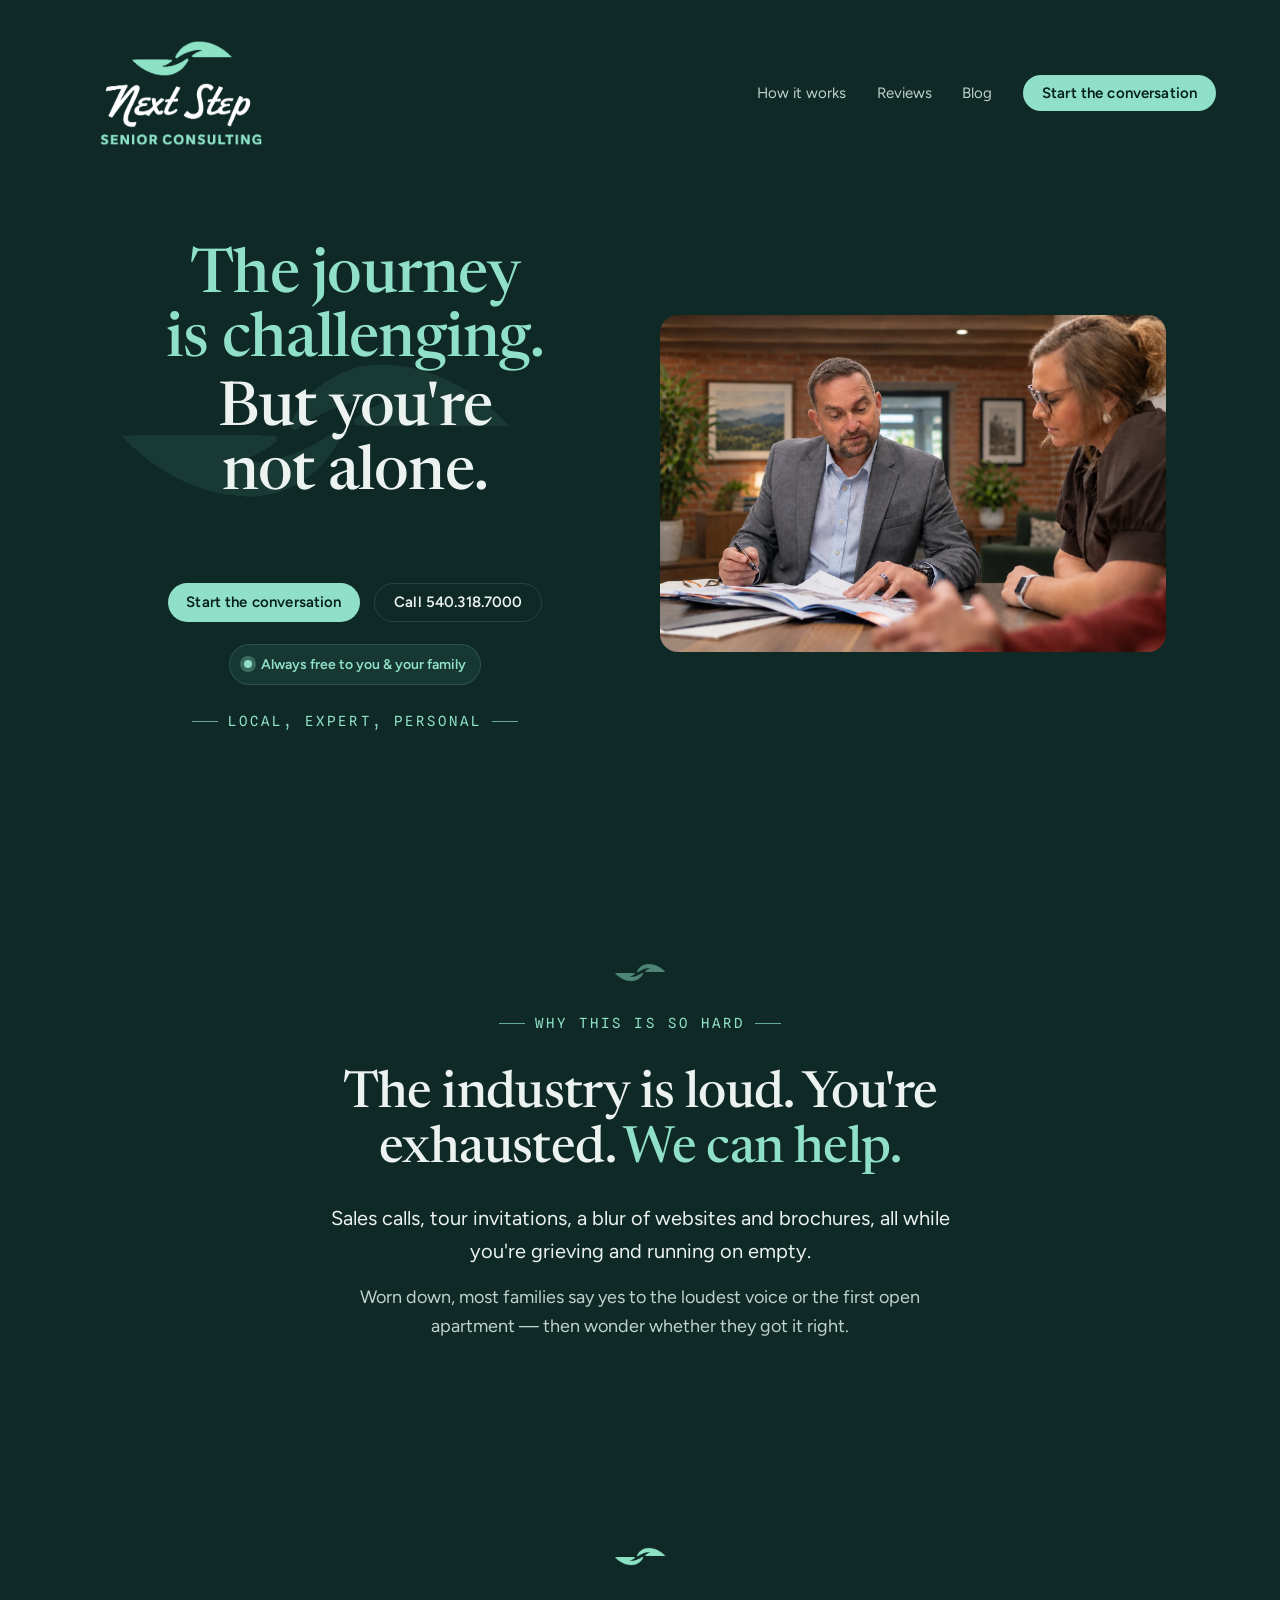
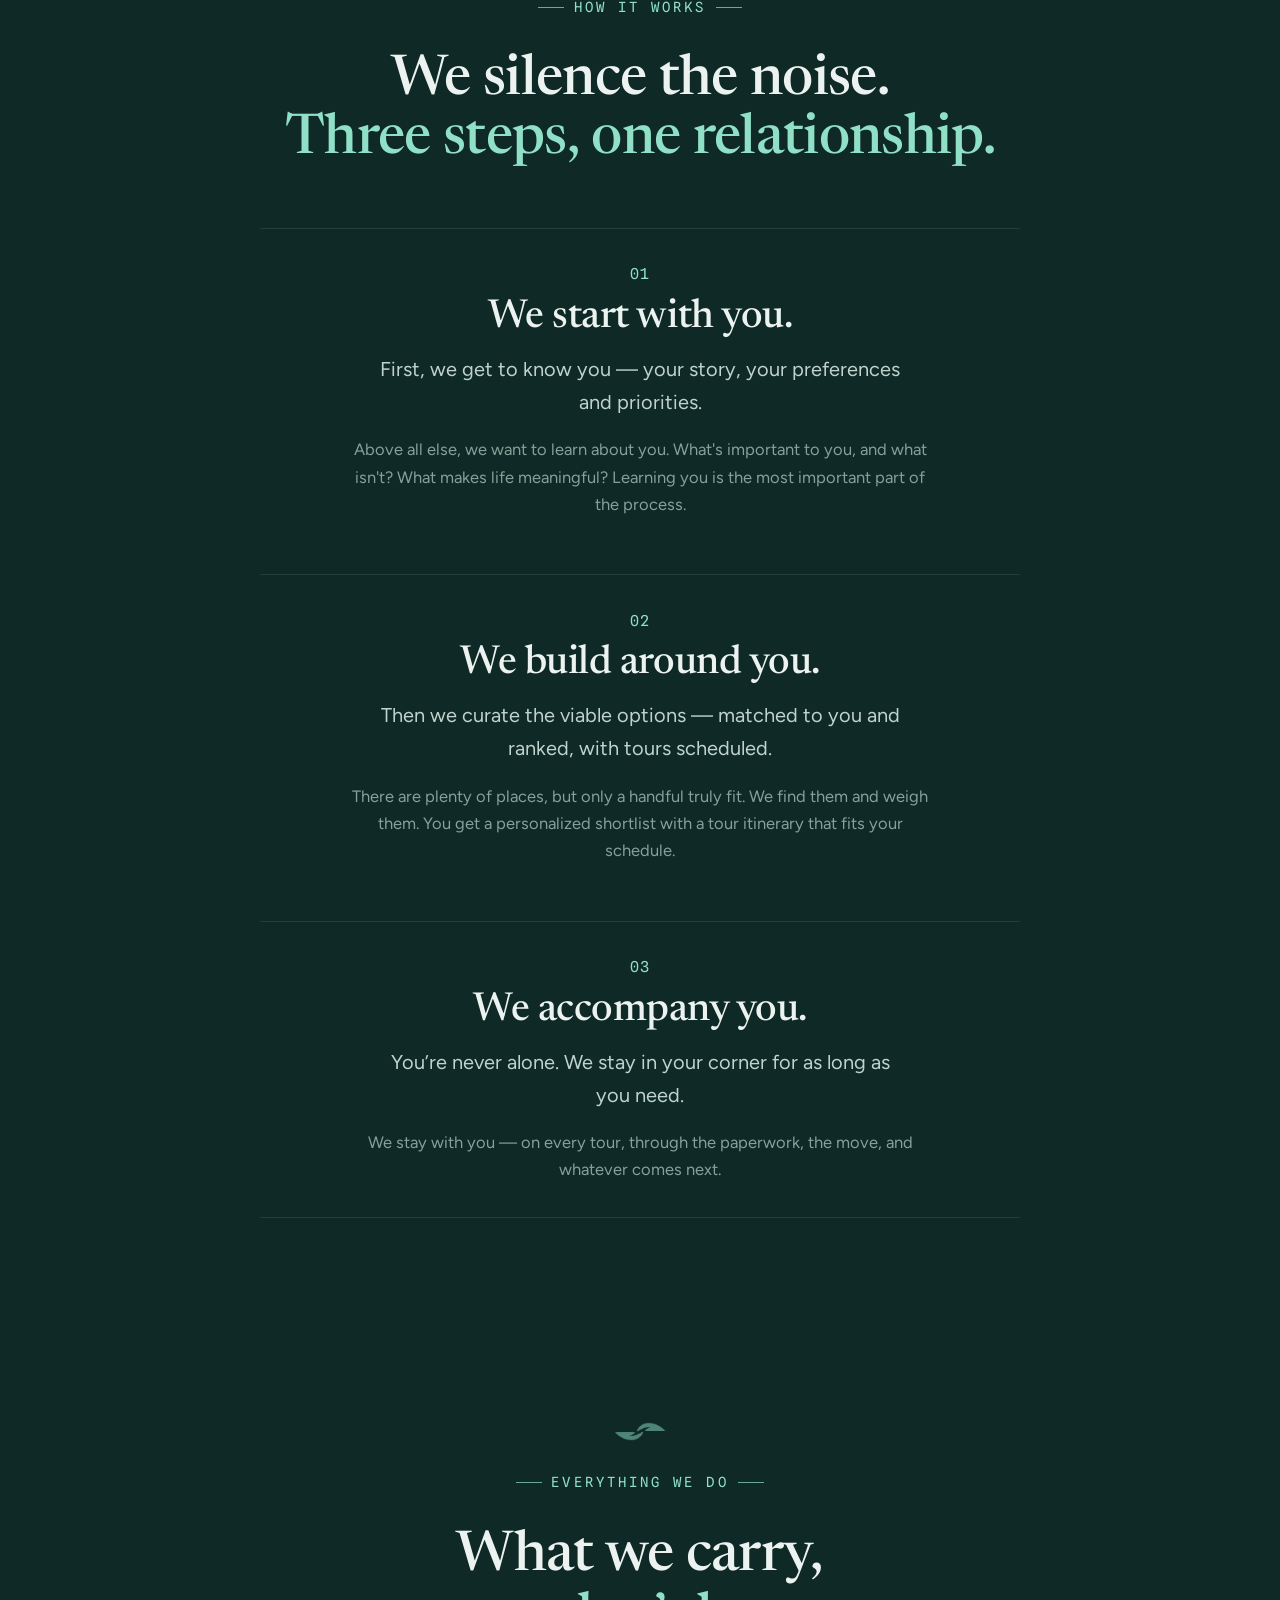
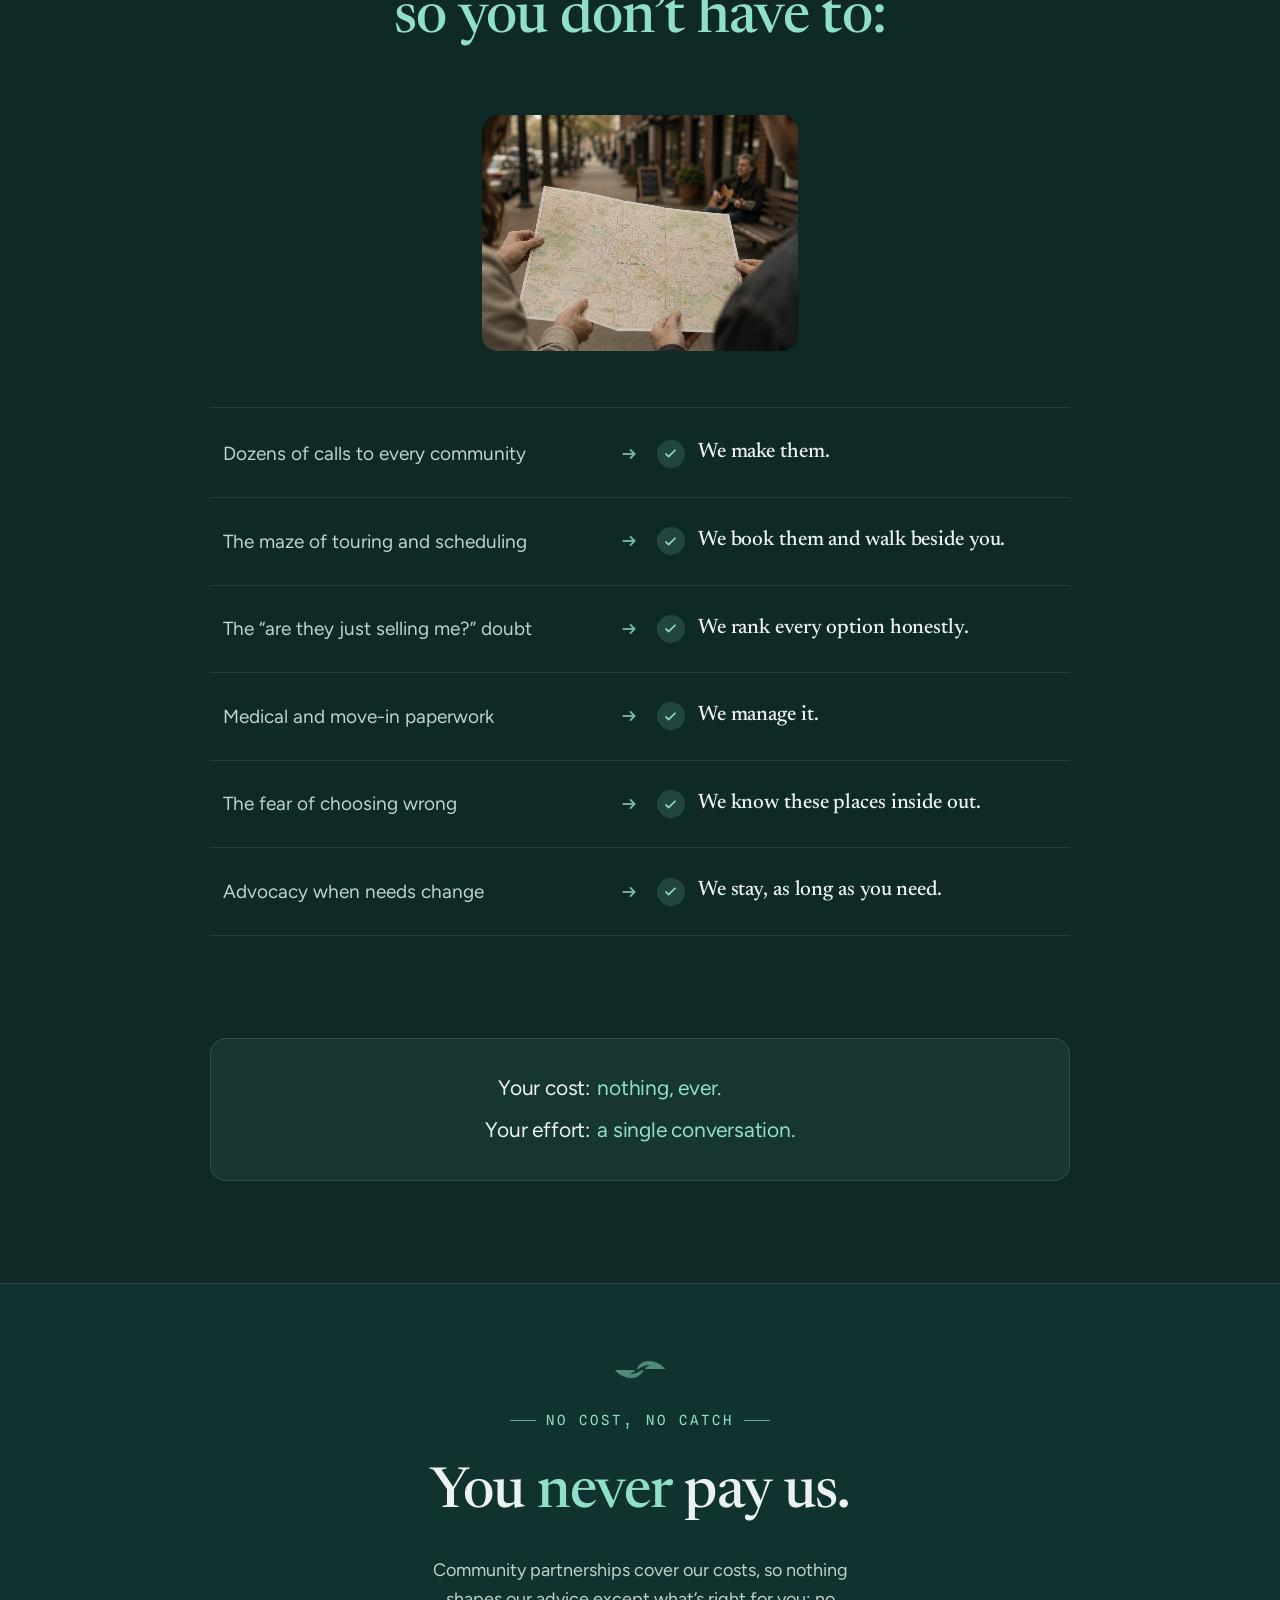
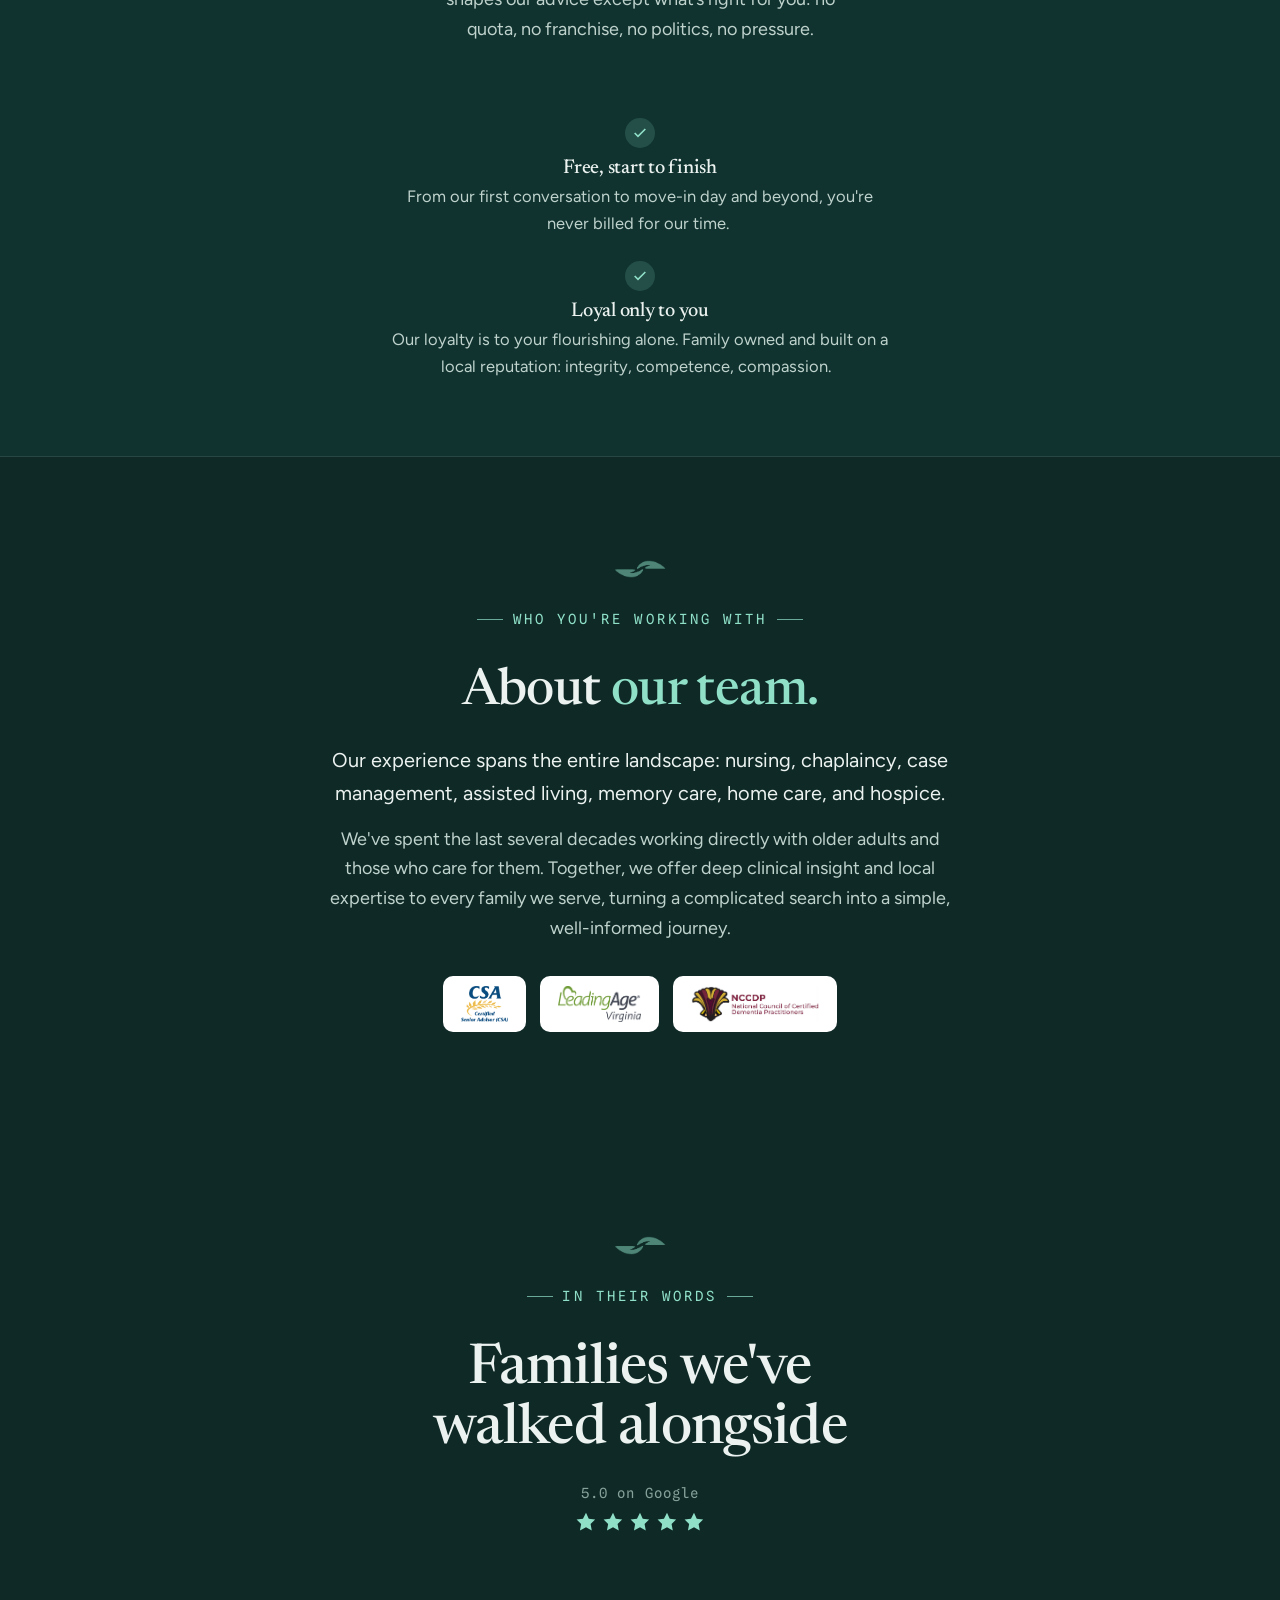
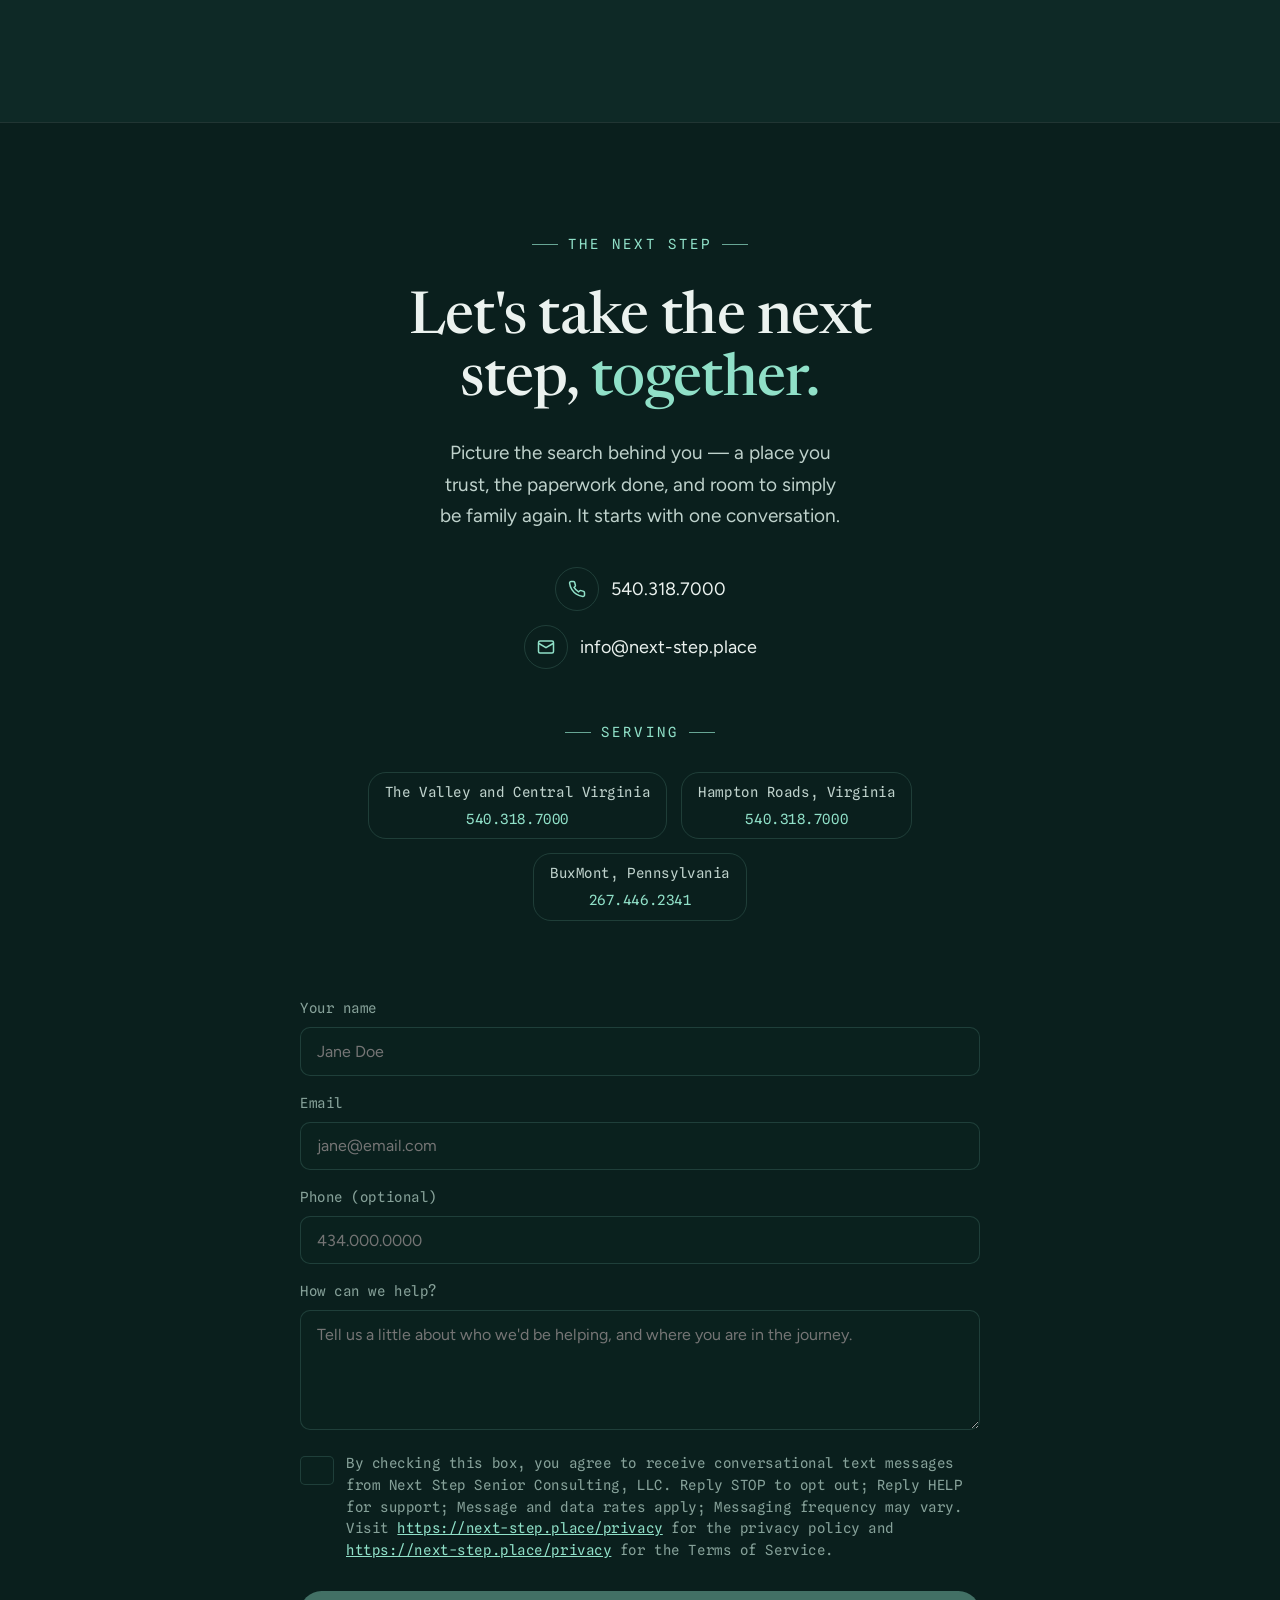
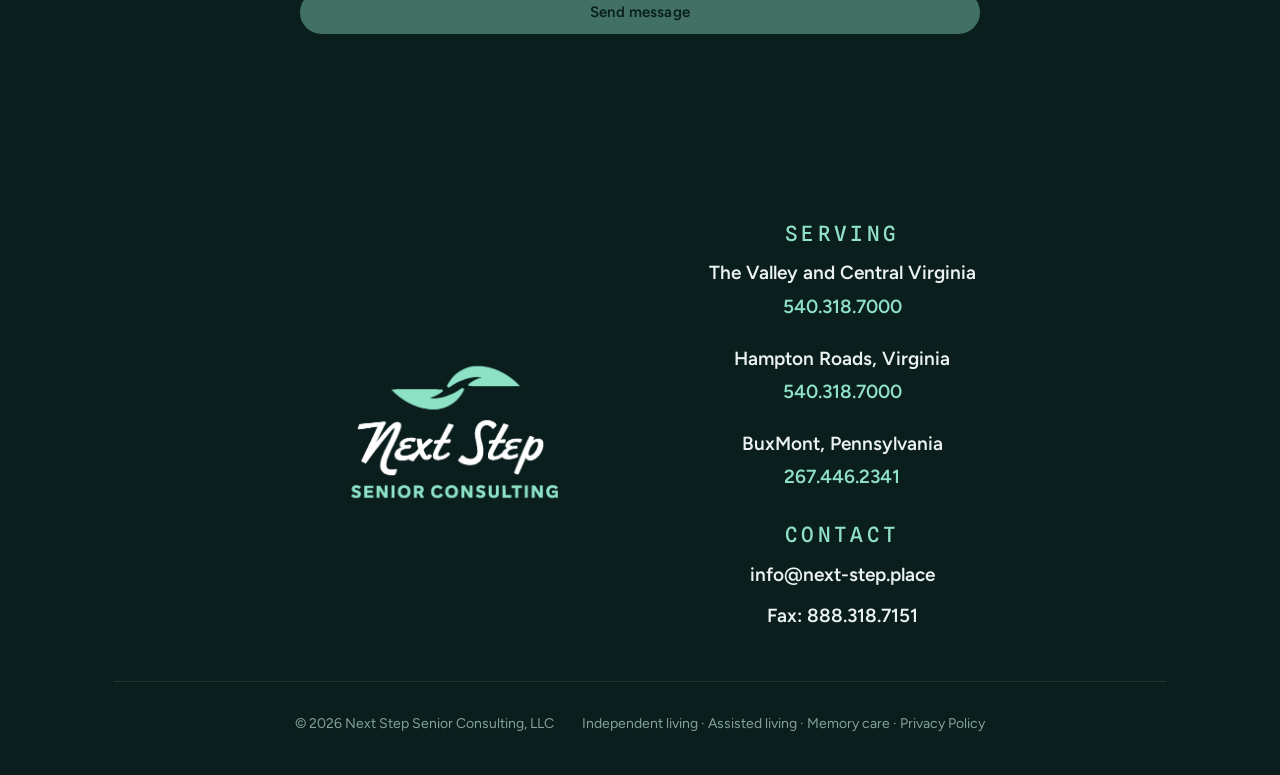
==== commit fb12ccc8: "Stack region phone numbers under names in contact chips" ====
--- a/index.html
+++ b/index.html
@@ -257,9 +257,9 @@
           <div class="contact-serving" style="margin-top:2.4em">
             <span class="eyebrow">Serving</span>
             <div class="loc-list">
-              <span class="loc-chip">The Valley and Central Virginia · <a href="tel:15403187000">540.318.7000</a></span>
-              <span class="loc-chip">Hampton Roads, Virginia · <a href="tel:15403187000">540.318.7000</a></span>
-              <span class="loc-chip">BuxMont, Pennsylvania · <a href="tel:12674462341">267.446.2341</a></span>
+              <span class="loc-chip">The Valley and Central Virginia<a href="tel:15403187000">540.318.7000</a></span>
+              <span class="loc-chip">Hampton Roads, Virginia<a href="tel:15403187000">540.318.7000</a></span>
+              <span class="loc-chip">BuxMont, Pennsylvania<a href="tel:12674462341">267.446.2341</a></span>
             </div>
           </div>
         </div>
--- a/styles.css
+++ b/styles.css
@@ -352,7 +352,8 @@
   border:1px solid var(--line);border-radius:999px;
   padding:.55em 1.15em;
 }
-.loc-chip a{color:var(--mint);white-space:nowrap}
+.loc-chip{text-align:center;border-radius:18px}
+.loc-chip a{display:block;margin-top:.25em;color:var(--mint);white-space:nowrap}
 .loc-chip a:hover{color:var(--ink)}
 
 /* ---------- Contact ---------- */
